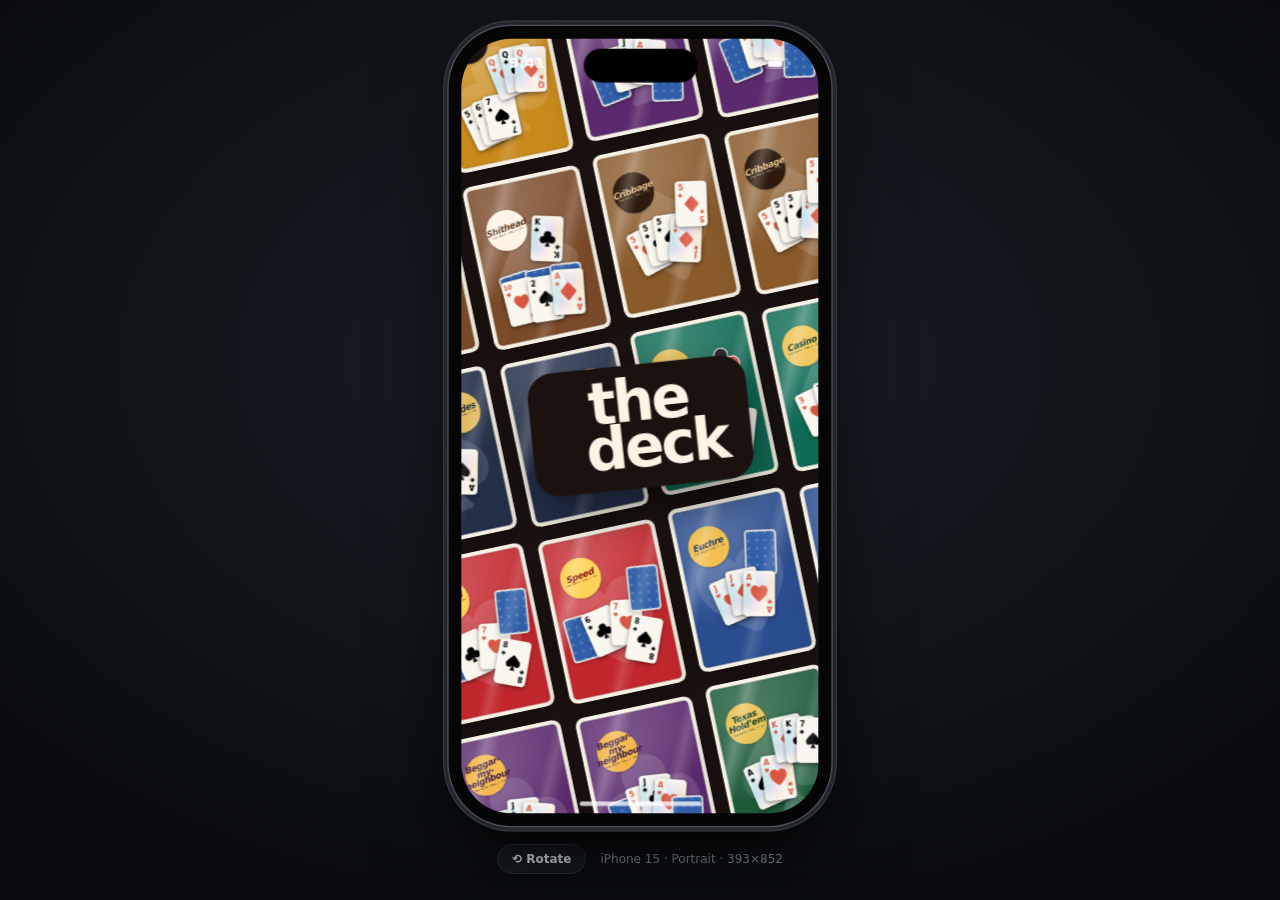
==== design/index.html @ 5533f0bc "Deploy design @ 96b0e3e" ====
<!doctype html>
<html lang="en">
<head>
  <meta charset="utf-8">
  <meta name="viewport" content="width=device-width, initial-scale=1, maximum-scale=1, user-scalable=no, viewport-fit=cover">
  <meta name="apple-mobile-web-app-capable" content="yes">
  <meta name="mobile-web-app-capable" content="yes">
  <meta name="apple-mobile-web-app-status-bar-style" content="black-translucent">
  <meta name="apple-mobile-web-app-title" content="Deck Lab">
  <meta name="theme-color" content="#0a0c0f">
  <link rel="icon" href="data:,">
  <title>The Deck Lab</title>
  <link rel="stylesheet" href="style.css?v=president">
</head>
<body class="booting route-lobby">
  <div id="app">
    <main id="stage">
      <div id="device-fit">
        <div id="device-scale">
          <div id="device">
            <div id="screen">
              <div id="table">
                <div id="deck">
                  <div class="deck-stack back-art"></div>
                  <span id="deck-count">52</span>
                </div>
              </div>
              <canvas id="ripples" aria-hidden="true"></canvas>
              <div id="cards"></div>
              <div class="edge left" id="edge-left"><span class="count"></span></div>
              <div class="edge right" id="edge-right"><span class="count"></span></div>
              <canvas id="sparkles" aria-hidden="true"></canvas>
              <div id="ui"></div>
              <canvas id="debug"></canvas>
              <button id="lab-back" type="button" aria-label="Back to dev menu">‹</button>
              <div id="lobby"></div>
              <div id="solitaire" class="game-scene"></div>
              <div id="war" class="game-scene"></div>
              <div id="crazy-eights" class="game-scene"></div>
              <div id="go-fish" class="game-scene"></div>
              <div id="hearts" class="game-scene"></div>
              <div id="blackjack" class="game-scene"></div>
              <div id="rummy-500" class="game-scene"></div>
              <div id="shithead" class="game-scene"></div>
              <div id="spades" class="game-scene"></div>
              <div id="speed" class="game-scene"></div>
              <div id="beggar" class="game-scene"></div>
              <div id="cribbage" class="game-scene"></div>
              <div id="casino" class="game-scene"></div>
              <div id="euchre" class="game-scene"></div>
              <div id="poker" class="game-scene"></div>
              <div id="gin" class="game-scene"></div>
              <div id="president" class="game-scene"></div>
              <button id="gear" aria-label="Lab settings">
                <svg viewBox="0 0 24 24" width="20" height="20" aria-hidden="true"><path fill="currentColor" d="M19.4 13a7.5 7.5 0 0 0 0-2l2.1-1.6-2-3.5-2.5 1a7.6 7.6 0 0 0-1.7-1l-.4-2.7h-4l-.4 2.7a7.6 7.6 0 0 0-1.7 1l-2.5-1-2 3.5L4.6 11a7.5 7.5 0 0 0 0 2l-2.1 1.6 2 3.5 2.5-1c.5.4 1.1.7 1.7 1l.4 2.7h4l.4-2.7c.6-.3 1.2-.6 1.7-1l2.5 1 2-3.5zM12 15.5A3.5 3.5 0 1 1 12 8.5a3.5 3.5 0 0 1 0 7z"/></svg>
              </button>
              <div class="statusbar"><span>9:41</span><span class="battery"></span></div>
              <div class="island"></div>
              <div class="home-indicator"></div>
            </div>
          </div>
        </div>
      </div>
      <div id="device-bar">
        <button id="rotate" title="Rotate (R)">⟲ Rotate</button>
        <span id="device-label">iPhone 15</span>
        <span class="keys"><kbd>R</kbd> rotate · <kbd>G</kbd> debug · <kbd>Space</kbd> draw</span>
      </div>
    </main>

    <aside id="panel" aria-label="Lab settings">
      <header>
        <div>
          <div class="title">Deck Lab</div>
          <div class="sub">Hand feel prototype</div>
        </div>
        <button id="panel-close" aria-label="Close settings">✕</button>
      </header>
      <details class="help">
        <summary>Gestures</summary>
        <ul>
          <li><b>Slide</b> across the hand to peek at cards (mouse: just hover)</li>
          <li><b>Tap</b> a card to select it, then tap <b>Play</b> above it</li>
          <li><b>Drag up</b> past the play line, or flick, to play</li>
          <li><b>Drag sideways</b> low in the hand to reorder (or long-press)</li>
          <li><b>Tap the deck</b> to draw · <b>tap the pile</b> to return played cards</li>
          <li>Overflowing hand: swipe it, or use the mouse wheel / trackpad</li>
          <li>Mouse works for everything: click = tap, click-drag = drag</li>
          <li>Double-click a setting's label to reset it</li>
        </ul>
      </details>
      <div id="panel-body"></div>
    </aside>
  </div>
  <div id="safe-probe"></div>
  <script type="module" src="src/main.js?v=president"></script>
</body>
</html>
---- design/style.css ----
:root {
  --bg: #0a0c0f;
  --panel: #14171c;
  --panel-2: #1b1f26;
  --line: #232830;
  --text: #e7eaee;
  --muted: #8b939e;
  --accent: #5fd4a0;
  --sel: #ffd257;
  --card-paper: #faf7ef;
  --card-ink: #000;
  --card-red: #d95742;
  --ease: cubic-bezier(.45, .05, .25, 1);
  --round: ui-rounded, "SF Pro Rounded", -apple-system, BlinkMacSystemFont, "Segoe UI", system-ui, sans-serif;
  color-scheme: dark;
}

* { box-sizing: border-box; -webkit-tap-highlight-color: transparent; }

html, body {
  margin: 0;
  height: 100%;
  overflow: hidden;
  overscroll-behavior: none;
  background: var(--bg);
  color: var(--text);
  font: 13px/1.4 -apple-system, BlinkMacSystemFont, "SF Pro Text", "Segoe UI", Inter, system-ui, sans-serif;
  -webkit-font-smoothing: antialiased;
  -webkit-text-size-adjust: 100%;
}
body { touch-action: manipulation; }
button { font: inherit; color: inherit; cursor: pointer; }
body.booting *, body.booting *::before, body.booting *::after { transition: none !important; }

#app { display: flex; width: 100%; height: 100%; }

/* ------------------------------------------------------------ stage/frame */

#stage {
  flex: 1;
  min-width: 0;
  display: flex;
  flex-direction: column;
  align-items: center;
  justify-content: center;
  gap: 18px;
  background: radial-gradient(1200px 800px at 50% 40%, #1a1f27 0%, var(--bg) 70%);
}

#device-fit { position: relative; flex: none; transition: width .45s var(--ease), height .45s var(--ease); }
#device-scale {
  position: absolute;
  left: 50%;
  top: 50%;
  transform: translate(-50%, -50%);
  transition: transform .45s var(--ease);
}
#device {
  --bezel: 14px;
  --radius: 55px;
  --sw: 393px;
  --sh: 852px;
  position: relative;
  width: calc(var(--sw) + var(--bezel) * 2);
  height: calc(var(--sh) + var(--bezel) * 2);
  padding: var(--bezel);
  border-radius: calc(var(--radius) + var(--bezel));
  background: #050506;
  box-shadow:
    0 0 0 1.5px #4b5058,
    0 0 0 5px #23262b,
    0 0 0 6px #3c4047,
    0 50px 100px -20px rgba(0, 0, 0, .7),
    0 30px 60px -30px rgba(0, 0, 0, .8);
}

#screen {
  --safe-top: 0px;
  --safe-right: 0px;
  --safe-bottom: 0px;
  --safe-left: 0px;
  --cw: 92px;
  --ch: 129px;
  --card-radius: calc(var(--cw) * .15);
  position: relative;
  width: var(--sw);
  height: var(--sh);
  border-radius: var(--radius);
  overflow: hidden;
  isolation: isolate;
  touch-action: none;
  -webkit-user-select: none;
  user-select: none;
  -webkit-touch-callout: none;
  background:
    radial-gradient(ellipse 75% 65% at 50% 46%, rgba(232, 221, 202, .12) 0%, rgba(232, 221, 202, .035) 45%, transparent 80%),
    #1b1c1f;
}
#screen::before {
  content: '';
  position: absolute;
  inset: 0;
  z-index: -1;
  pointer-events: none;
  opacity: .045;
  background-image: url("data:image/svg+xml,%3Csvg xmlns='http://www.w3.org/2000/svg' width='180' height='180' viewBox='0 0 180 180'%3E%3Cfilter id='grain'%3E%3CfeTurbulence type='fractalNoise' baseFrequency='.78' numOctaves='3' seed='7' stitchTiles='stitch'/%3E%3CfeColorMatrix type='saturate' values='0'/%3E%3C/filter%3E%3Cpath fill='white' filter='url(%23grain)' d='M0 0h180v180H0z'/%3E%3C/svg%3E");
}
#screen * { -webkit-user-select: none; user-select: none; -webkit-touch-callout: none; }

.island {
  position: absolute;
  z-index: 3000;
  pointer-events: none;
  left: 50%;
  top: 11px;
  width: 125px;
  height: 37px;
  border-radius: 20px;
  background: #000;
  transform: translateX(-50%);
}
#device.landscape .island { left: 11px; top: 50%; width: 37px; height: 125px; transform: translateY(-50%); }

.home-indicator {
  position: absolute;
  z-index: 3000;
  pointer-events: none;
  left: 50%;
  bottom: 8px;
  width: 134px;
  height: 5px;
  border-radius: 3px;
  background: rgba(255, 255, 255, .75);
  transform: translateX(-50%);
}
#device.landscape .home-indicator { bottom: 6px; width: 190px; }

.statusbar {
  position: absolute;
  z-index: 2900;
  pointer-events: none;
  top: 0;
  left: 0;
  right: 0;
  height: 54px;
  padding: 0 34px 0 52px;
  display: flex;
  align-items: center;
  justify-content: space-between;
  font-weight: 600;
  font-size: 16px;
  color: #fff;
}
.statusbar .battery {
  position: relative;
  width: 25px;
  height: 12px;
  border: 1.5px solid rgba(255, 255, 255, .55);
  border-radius: 4px;
}
.statusbar .battery::before { content: ''; position: absolute; inset: 1.5px; right: 5px; border-radius: 1.5px; background: #fff; }
.statusbar .battery::after { content: ''; position: absolute; right: -4px; top: 3px; width: 2px; height: 4px; border-radius: 0 1px 1px 0; background: rgba(255, 255, 255, .55); }
#device.landscape .statusbar { display: none; }

#device-bar { display: flex; align-items: center; gap: 14px; color: var(--muted); font-size: 12px; }
#device-bar button {
  border: 1px solid #2c323b;
  background: #171b21;
  border-radius: 999px;
  padding: 6px 14px;
  font-weight: 600;
  color: var(--text);
}
#device-bar button:hover { background: #1f242c; }
kbd {
  font: 600 10px/1 ui-monospace, SFMono-Regular, Menlo, monospace;
  padding: 2px 5px;
  border-radius: 4px;
  border: 1px solid #2c323b;
  background: #14181d;
  color: var(--text);
}

/* ------------------------------------------------------------------ table */

#table { position: absolute; inset: 0; z-index: 0; }

#deck, .deck-pile { position: absolute; width: var(--cw); height: var(--ch); }
#deck .deck-stack,
.deck-pile .deck-stack {
  position: absolute;
  inset: 0;
  overflow: hidden;
  border-radius: var(--card-radius);
  box-shadow:
    0 1px 0 #e3ded2,
    0 3px 0 #aaa395,
    0 5px 0 #e3ded2,
    0 7px 0 #9e9789,
    0 10px 18px rgba(0, 0, 0, .28);
}
#deck.empty .deck-stack,
.deck-pile.empty .deck-stack { background: none; box-shadow: none; border: 2px dashed rgba(255, 255, 255, .2); }
#deck.empty .deck-stack::before,
#deck.empty .back-pattern,
.deck-pile.empty .back-pattern { display: none; }
#deck-count,
.deck-count {
  position: absolute;
  left: 50%;
  top: 100%;
  margin-top: 7px;
  transform: translateX(-50%);
  white-space: nowrap;
  font-size: 11px;
  font-weight: 600;
  color: rgba(255, 255, 255, .6);
}

.back-art {
  background: #fff;
}
.back-pattern {
  position: absolute;
  inset: 0;
  border-radius: inherit;
  background-size: calc(var(--cw) * .8) calc(var(--cw) * .8);
  background-position: center;
}

/* ------------------------------------------------------------------ cards */

#ripples { position: absolute; inset: 0; width: 100%; height: 100%; z-index: 1; pointer-events: none; }
#cards, .cards-layer { position: absolute; inset: 0; z-index: 2; pointer-events: none; }
#sparkles { position: absolute; inset: 0; width: 100%; height: 100%; z-index: 4; pointer-events: none; }

.card {
  position: absolute;
  left: 0;
  top: 0;
  width: var(--cw);
  height: var(--ch);
  margin-left: calc(var(--cw) * -.5);
  margin-top: calc(var(--ch) * -.5);
  will-change: transform;
  perspective: 900px;
}
.card .shadow {
  position: absolute;
  inset: 6% 5%;
  border-radius: var(--card-radius);
  box-shadow: 0 calc(var(--cw) * .18) calc(var(--cw) * .3) rgba(0, 0, 0, .35);
  opacity: 0;
}
.card-inner { position: absolute; inset: 0; transform-style: preserve-3d; }
.face {
  position: absolute;
  inset: 0;
  border-radius: var(--card-radius);
  overflow: hidden;
  -webkit-backface-visibility: hidden;
  backface-visibility: hidden;
}
.front {
  background: var(--card-paper);
  color: var(--card-ink);
  box-shadow:
    0 1px 3px rgba(0, 0, 0, .16),
    0 3px 7px rgba(0, 0, 0, .12);
}
.front.red { color: var(--card-red); }
.back {
  transform: rotateY(180deg);
  box-shadow: 0 2px 5px rgba(0, 0, 0, .2);
}
.card.selected .front {
  box-shadow:
    0 0 0 calc(var(--cw) * .03) var(--sel),
    0 0 calc(var(--cw) * .12) rgba(255, 210, 87, .28),
    0 3px 7px rgba(0, 0, 0, .12);
}

/* Moving paper catches light without changing the solid suit artwork. */
.front,
.back {
  background-image: linear-gradient(var(--card-light-angle, 135deg),
    rgba(255, 255, 255, var(--card-light-highlight, 0)),
    transparent 48%,
    rgba(0, 0, 0, var(--card-light-shade, 0)));
}

/* A quiet pearlescent finish catches the light as foil cards move. */
.card-foil {
  position: absolute;
  inset: 0;
  pointer-events: none;
  background-image:
    radial-gradient(ellipse at 50% 50%, rgba(255, 255, 255, .45), transparent 55%),
    linear-gradient(calc(110deg + var(--foil-angle, 0deg)), transparent 24%, rgba(133, 210, 225, .52) 38%, rgba(182, 184, 239, .5) 46%, rgba(226, 176, 215, .48) 52%, rgba(236, 212, 148, .46) 59%, transparent 72%);
  background-size: 100% 100%, 220% 220%;
  background-position: center;
  -webkit-mask-image: linear-gradient(to bottom, rgba(0, 0, 0, .08), #000 30%, #000 70%, rgba(0, 0, 0, .08));
  mask-image: linear-gradient(to bottom, rgba(0, 0, 0, .08), #000 30%, #000 70%, rgba(0, 0, 0, .08));
  filter: hue-rotate(var(--foil-hue, 0deg));
  opacity: var(--foil-strength, .82);
}
.card-foil::after {
  content: '';
  position: absolute;
  inset: 0;
  background: linear-gradient(calc(65deg + var(--foil-angle, 0deg)), transparent 40%, rgba(255, 255, 255, .16) 46%, rgba(255, 255, 255, .6) 50%, rgba(204, 193, 233, .25) 54%, transparent 60%);
  background-size: 220% 220%;
  background-position: center;
}
.front.foil .corner,
.front.foil .center { z-index: 1; }

.corner {
  position: absolute;
  display: flex;
  flex-direction: column;
  align-items: center;
  gap: calc(var(--cw) * .025);
  width: 23%;
  line-height: 1;
}
.corner.tl { left: 6%; top: 7%; }
.corner.br { right: 6%; bottom: 7%; transform: rotate(180deg); }
.corner b {
  font: 750 calc(var(--cw) * .235)/1 -apple-system, BlinkMacSystemFont, "SF Pro Rounded", "Segoe UI", system-ui, sans-serif;
  letter-spacing: -.055em;
}
.corner b.rank-ten { font-size: calc(var(--cw) * .205); }
.suit-mark { display: block; flex: none; height: auto; overflow: visible; }
.corner .suit-mark { width: 68%; }
.center { position: absolute; inset: 0; display: grid; place-items: center; }
.center .suit-mark { width: 57%; }
.center.ace .suit-mark { width: 65%; }

/* ------------------------------------------------- play buttons & overflow */

#ui, .ui-layer { position: absolute; inset: 0; z-index: 5; pointer-events: none; }

.play-btn {
  position: absolute;
  left: 0;
  top: 0;
  padding: 7px 16px;
  border: 0;
  border-radius: 999px;
  background: var(--sel);
  color: #2b1d00;
  font-size: 13px;
  font-weight: 800;
  letter-spacing: .03em;
  white-space: nowrap;
  box-shadow: 0 4px 14px rgba(0, 0, 0, .35), inset 0 -2px 0 rgba(0, 0, 0, .12);
  pointer-events: auto;
  touch-action: manipulation;
  will-change: transform;
  opacity: 0;
  scale: .5;
  transition: opacity .15s, scale .22s cubic-bezier(.3, 1.6, .5, 1);
}
.play-btn::before { content: ''; position: absolute; inset: -10px -8px; } /* bigger touch target */
.play-btn.show { opacity: 1; scale: 1; }
.play-btn.show:hover { background: #ffdc7a; }
.play-btn.show:active { scale: .9; }
.play-btn:disabled { pointer-events: none; }

.edge {
  position: absolute;
  bottom: 0;
  z-index: 3;
  pointer-events: none;
  opacity: 0;
  transition: opacity .2s;
}
.edge.left { left: 0; }
.edge.right { right: 0; }
.edge.show { opacity: 1; }
.edge::before {
  content: '';
  position: absolute;
  inset: 0;
  display: none;
  -webkit-mask-image: linear-gradient(to bottom, transparent 0, #000 45%);
  mask-image: linear-gradient(to bottom, transparent 0, #000 45%);
}
[data-hint="fade"] > .edge::before,
[data-hint="both"] > .edge::before { display: block; }
.edge.left::before { background: linear-gradient(to right, rgba(0, 0, 0, .85), rgba(0, 0, 0, 0)); }
.edge.right::before { background: linear-gradient(to left, rgba(0, 0, 0, .85), rgba(0, 0, 0, 0)); }
.edge .count {
  display: none;
  position: absolute;
  top: -28px;
  padding: 4px 9px;
  border-radius: 999px;
  background: rgba(0, 0, 0, .55);
  color: #fff;
  font-size: 11px;
  font-weight: 700;
  white-space: nowrap;
}
.edge.left .count { left: calc(var(--safe-left) + 8px); }
.edge.right .count { right: calc(var(--safe-right) + 8px); }
[data-hint="count"] > .edge .count,
[data-hint="both"] > .edge .count { display: block; }

/* ---------------------------------------------------------- debug & gear */

#debug { position: absolute; inset: 0; width: 100%; height: 100%; z-index: 2000; pointer-events: none; display: none; }

#gear {
  position: absolute;
  z-index: 2500;
  top: calc(var(--safe-top) + 8px);
  right: calc(var(--safe-right) + 10px);
  width: 38px;
  height: 38px;
  display: none;
  place-items: center;
  border: 0;
  border-radius: 50%;
  color: rgba(255, 255, 255, .85);
  background: rgba(0, 0, 0, .3);
  -webkit-backdrop-filter: blur(8px);
  backdrop-filter: blur(8px);
}
body.panel-overlay #gear { display: grid; }

/* ------------------------------------------------------------------ panel */

#panel {
  flex: none;
  width: 340px;
  height: 100%;
  overflow-y: auto;
  -webkit-overflow-scrolling: touch;
  overscroll-behavior: contain;
  background: var(--panel);
  border-left: 1px solid var(--line);
  padding-bottom: 40px;
}
#panel header {
  position: sticky;
  top: 0;
  z-index: 1;
  display: flex;
  align-items: center;
  justify-content: space-between;
  padding: 14px 16px 12px;
  border-bottom: 1px solid var(--line);
  background: rgba(20, 23, 28, .94);
  -webkit-backdrop-filter: blur(10px);
  backdrop-filter: blur(10px);
}
#panel .title { font-weight: 700; font-size: 15px; }
#panel .sub { color: var(--muted); font-size: 12px; }
#panel-close {
  display: none;
  width: 30px;
  height: 30px;
  border: 0;
  border-radius: 50%;
  background: #252a32;
}
body.panel-overlay #panel-close { display: block; }

.help { padding: 10px 16px; border-bottom: 1px solid var(--line); color: var(--muted); }
.help summary { cursor: pointer; font-weight: 600; color: var(--text); }
.help ul { margin: 8px 0 2px; padding-left: 18px; }
.help li { margin: 3px 0; }
.help b { color: var(--text); font-weight: 600; }

.group { padding: 10px 16px 8px; border-bottom: 1px solid var(--line); }
.group summary {
  cursor: pointer;
  list-style: none;
  font-size: 11px;
  font-weight: 700;
  letter-spacing: .08em;
  text-transform: uppercase;
  color: var(--muted);
  padding: 2px 0 4px;
}
.group summary::-webkit-details-marker { display: none; }
.group summary::before {
  content: '';
  display: inline-block;
  width: 5px;
  height: 5px;
  margin: 0 9px 2px 1px;
  border-right: 1.5px solid currentColor;
  border-bottom: 1.5px solid currentColor;
  transform: rotate(-45deg);
  transition: transform .15s;
}
.group[open] summary::before { transform: rotate(45deg); }

.row { margin: 9px 0; }
.row.inline { display: flex; align-items: center; justify-content: space-between; gap: 10px; }
.row-head { display: flex; justify-content: space-between; align-items: baseline; gap: 10px; cursor: default; }
.row-head output { color: var(--accent); font-variant-numeric: tabular-nums; font-weight: 600; font-size: 12px; }
.row label { color: var(--text); }

input[type=range] {
  -webkit-appearance: none;
  appearance: none;
  width: 100%;
  height: 22px;
  margin: 2px 0 0;
  background: transparent;
  --p: 50%;
}
input[type=range]:focus { outline: none; }
input[type=range]::-webkit-slider-runnable-track {
  height: 4px;
  border-radius: 2px;
  background: linear-gradient(to right, var(--accent) var(--p), #2a3038 var(--p));
}
input[type=range]::-webkit-slider-thumb {
  -webkit-appearance: none;
  width: 16px;
  height: 16px;
  margin-top: -6px;
  border-radius: 50%;
  background: #fff;
  box-shadow: 0 1px 3px rgba(0, 0, 0, .5);
}
input[type=range]::-moz-range-track { height: 4px; border-radius: 2px; background: #2a3038; }
input[type=range]::-moz-range-progress { height: 4px; border-radius: 2px; background: var(--accent); }
input[type=range]::-moz-range-thumb { width: 16px; height: 16px; border: 0; border-radius: 50%; background: #fff; }

.switch { position: relative; flex: none; width: 38px; height: 22px; }
.switch input { position: absolute; inset: 0; margin: 0; opacity: 0; cursor: pointer; }
.switch span { position: absolute; inset: 0; border-radius: 11px; background: #2a3038; transition: background .15s; pointer-events: none; }
.switch span::after {
  content: '';
  position: absolute;
  left: 2px;
  top: 2px;
  width: 18px;
  height: 18px;
  border-radius: 50%;
  background: #fff;
  transition: transform .18s var(--ease);
}
.switch input:checked + span { background: var(--accent); }
.switch input:checked + span::after { transform: translateX(16px); }

.seg { display: flex; margin-top: 6px; padding: 2px; border-radius: 9px; background: #0e1014; }
.seg button { flex: 1; padding: 6px 0; border: 0; border-radius: 7px; background: none; color: var(--muted); font-weight: 600; }
.seg button.on { background: #2a2f38; color: #fff; }

.btns { display: flex; flex-wrap: wrap; gap: 6px; margin: 6px 0 8px; }
.pill {
  padding: 6px 11px;
  border: 1px solid #2c323b;
  border-radius: 999px;
  background: var(--panel-2);
  font-size: 12px;
  font-weight: 600;
}
.pill:hover { background: #232830; }
.pill:active { transform: scale(.97); }
.pill.danger { color: #ff8e8e; }

.io-text {
  display: block;
  width: 100%;
  margin-top: 6px;
  padding: 8px 10px;
  resize: vertical;
  border: 1px solid #2c323b;
  border-radius: 8px;
  background: #0e1014;
  color: var(--text);
  font: 11px/1.45 ui-monospace, SFMono-Regular, Menlo, monospace;
}
.io-text:focus { outline: none; border-color: var(--accent); }
.io-status { min-height: 16px; margin-bottom: 4px; color: var(--muted); font-size: 12px; }
.io-status.ok { color: var(--accent); }
.io-status.err { color: #ff8e8e; }

/* --------------------------------------------- overlay panel (phone/narrow) */

body.panel-overlay #panel {
  position: fixed;
  z-index: 50;
  left: 0;
  right: 0;
  bottom: 0;
  width: auto;
  height: auto;
  max-height: 56vh;
  border-left: 0;
  border-radius: 18px 18px 0 0;
  background: rgba(20, 23, 28, .86);
  -webkit-backdrop-filter: blur(16px);
  backdrop-filter: blur(16px);
  box-shadow: 0 -10px 40px rgba(0, 0, 0, .5);
  padding-bottom: calc(env(safe-area-inset-bottom, 0px) + 24px);
  transform: translateY(105%);
  transition: transform .32s cubic-bezier(.2, .8, .2, 1);
}
body.panel-overlay #panel header { background: transparent; border-radius: 18px 18px 0 0; }
body.panel-overlay.panel-open #panel { transform: none; }

@media (orientation: landscape) {
  body.panel-overlay #panel {
    top: 0;
    left: auto;
    width: min(340px, 50vw);
    max-height: none;
    border-radius: 18px 0 0 18px;
    padding-right: env(safe-area-inset-right, 0px);
    transform: translateX(105%);
  }
}

/* ------------------------------------------------------------ lobby/routes */

#lobby {
  position: absolute;
  inset: 0;
  z-index: 2600;
  display: none;
  overflow-y: auto;
  -webkit-overflow-scrolling: touch;
  overscroll-behavior: contain;
  touch-action: pan-y;
  scrollbar-width: none;
  border-radius: inherit;
  padding: calc(var(--safe-top) + 14px) calc(var(--safe-right) + 18px) calc(var(--safe-bottom) + 24px) calc(var(--safe-left) + 18px);
  background:
    radial-gradient(ellipse 90% 55% at 50% 0%, rgba(95, 212, 160, .10) 0%, transparent 70%),
    #121417;
}
body.route-lobby #lobby,
body.zooming #lobby { display: block; }
body.zooming .game-scene { pointer-events: none; will-change: transform, clip-path; }
body.zooming .game-scene.zoom-out { display: block; }
body.zooming #lobby { pointer-events: none; will-change: transform; }
body:not(.route-lab) #panel,
body:not(.route-lab) #gear,
body:not(.route-lab) #device-bar .keys { display: none !important; }
body:not(.route-lab) #lab-back { display: none; }
body:not(.route-lobby) .lobby-toast { display: none; }
body.panel-overlay #lab-back { right: calc(var(--safe-right) + 56px); }

.lobby-view { max-width: 520px; margin: 0 auto; }
/* ---------------------------------------------- lobby: game select carousel */

#lobby.carousel { overflow: hidden; padding: 0; touch-action: none; background: #f08a3c; }
.gs {
  --gs-cover: #2f8f5b;
  --gs-bg: #ffb53d;
  --gs-edge: #ef7fb0;
  position: absolute;
  inset: 0;
  max-width: none;
  display: flex;
  flex-direction: column;
  overflow: hidden;
  container-type: size;
  color: #1b1210;
  font-family: var(--round);
  background: var(--gs-edge);
  transition: background-color .6s;
}
/* The big soft disc behind the covers: one per game, the newest grows over the last. */
.gs-discs { position: absolute; inset: 0; pointer-events: none; }
.gs-disc {
  position: absolute;
  left: 50%;
  top: 52%;
  width: min(205cqw, 165cqh);
  aspect-ratio: 1;
  border-radius: 50%;
  transform: translate(-50%, -50%);
  background: radial-gradient(circle, color-mix(in srgb, var(--gs-bg) 88%, #fff) 0%, var(--gs-bg) 40%, var(--gs-bg) 64%, color-mix(in srgb, var(--gs-bg) 60%, var(--gs-edge)) 69%, transparent 71%);
  pointer-events: none;
}
/* Film grain over everything. */
.gs::after {
  content: '';
  position: absolute;
  inset: 0;
  pointer-events: none;
  opacity: .13;
  mix-blend-mode: multiply;
  background-image: url("data:image/svg+xml,%3Csvg xmlns='http://www.w3.org/2000/svg' width='160' height='160'%3E%3Cfilter id='n'%3E%3CfeTurbulence type='fractalNoise' baseFrequency='.9' numOctaves='2' stitchTiles='stitch'/%3E%3CfeColorMatrix type='saturate' values='0'/%3E%3C/filter%3E%3Crect width='160' height='160' filter='url(%23n)'/%3E%3C/svg%3E");
}

.gs-head {
  position: relative;
  z-index: 2;
  flex: none;
  display: flex;
  justify-content: center;
  padding: calc(var(--safe-top) + 8px) calc(var(--safe-right) + 12px) 0 calc(var(--safe-left) + 12px);
}
.gs-logo {
  display: flex;
  flex-direction: column;
  align-items: center;
  font: 900 26px/.78 var(--round);
  letter-spacing: -.05em;
  color: #1b1210;
}
.gs-logo span:last-child { margin-left: .5em; }

.gs-stage {
  --cover: 300px;
  position: relative;
  z-index: 1;
  flex: 1;
  min-height: 0;
  perspective: 900px;
  perspective-origin: 50% 45%;
  touch-action: none;
  cursor: grab;
}
.gs-stage:active { cursor: grabbing; }
.gs-item {
  position: absolute;
  left: 50%;
  top: 46%;
  width: var(--cover);
  height: calc(var(--cover) * 1.4);
  padding: 0;
  border: 0;
  border-radius: calc(var(--cover) * .07);
  background: none;
  transform-style: preserve-3d;
  will-change: transform;
  -webkit-box-reflect: below 6px linear-gradient(transparent 78%, rgba(255, 255, 255, .18));
}
.gs-item:focus-visible { outline: 3px solid #1b1210; outline-offset: 4px; }
.gs-item.soon .cv::after { content: 'SOON'; position: absolute; right: 5cqw; bottom: 4cqw; padding: 1.2cqw 3cqw; border-radius: 99px; background: rgba(0, 0, 0, .55); color: #fff; font: 900 4cqw/1 var(--round); letter-spacing: .08em; }

.gs-info {
  position: absolute;
  z-index: 200;
  left: 50%;
  top: calc(46% + var(--cover) * .7 + 14px);
  width: calc(100% - 24px);
  transform: translateX(-50%);
  text-align: center;
  line-height: 1.25;
  color: #1b1210;
  pointer-events: none;
}
.gs-title { font: 900 24px/1.1 var(--round); letter-spacing: -.03em; white-space: nowrap; overflow: hidden; text-overflow: ellipsis; }
.gs-sub { margin-top: 3px; font-size: 14px; font-weight: 700; opacity: .8; white-space: nowrap; overflow: hidden; text-overflow: ellipsis; }
.gs-meta { font-size: 12px; font-weight: 600; opacity: .6; white-space: nowrap; overflow: hidden; text-overflow: ellipsis; }
.gs-toggle {
  position: relative;
  display: inline-grid;
  grid-template-columns: 1fr 1fr;
  margin: 8px 0 4px;
  padding: 3px;
  border: 2px solid #1b1210;
  border-radius: 999px;
  pointer-events: auto;
}
.gs-toggle[hidden] { display: none; }
/* The dark pill slides under the chosen side. */
.gs-toggle::before {
  content: '';
  position: absolute;
  top: 3px;
  bottom: 3px;
  left: 3px;
  width: calc(50% - 3px);
  border-radius: 999px;
  background: #1b1210;
  transition: transform .28s cubic-bezier(.3, 1.3, .5, 1);
}
.gs-toggle[data-mode="multi"]::before { transform: translateX(100%); }
.gs-toggle-btn {
  position: relative;
  min-width: 64px;
  padding: 5px 12px;
  border: 0;
  border-radius: 999px;
  background: none;
  color: #1b1210;
  font: 800 13px/1 var(--round);
  transition: color .2s;
  touch-action: manipulation;
}
.gs-toggle-btn[aria-checked="true"] { color: #fff6ee; }
.gs-info .swap { animation: gs-swap .35s cubic-bezier(.2, .8, .2, 1); }
@keyframes gs-swap { from { opacity: 0; transform: translateY(5px); } }
#lobby.carousel + .lobby-toast { bottom: calc(var(--safe-bottom) + 58px); }
/* Short landscape screens: card a bit higher, and the tagline drops out. */
@container (orientation: landscape) {
  .gs-item { top: 37%; }
  .gs-info { top: calc(37% + var(--cover) * .7 + 8px); }
  .gs-toggle { margin-top: 5px; }
  .gs-title { font-size: 20px; }
  .gs-meta { display: none; }
}
.gs-dots { position: relative; z-index: 2; flex: none; display: flex; justify-content: center; gap: 6px; padding: 4px 0 calc(var(--safe-bottom) + 18px); }
.gs-dot { width: 8px; height: 8px; padding: 0; border: 2px solid #1b1210; border-radius: 50%; background: none; opacity: .45; transition: opacity .2s, background-color .2s, transform .2s; }
.gs-dot.on { background: #1b1210; opacity: 1; transform: scale(1.15); }
.gs-dev {
  position: absolute;
  z-index: 3;
  right: calc(var(--safe-right) + 14px);
  bottom: calc(var(--safe-bottom) + 12px);
  padding: 4px 10px;
  border: 1.5px solid rgba(27, 18, 16, .5);
  border-radius: 999px;
  color: rgba(27, 18, 16, .75);
  font: 800 12px/1.2 var(--round);
  text-decoration: none;
}
.gs-dev:hover { border-color: #1b1210; color: #1b1210; }

/* ------------------------------------------------------------------ intro */

/* The backdrop sits under the lobby and the cards over it, so the lobby can zoom in between. */
#intro-bg { position: absolute; inset: 0; z-index: 2590; background: #1b1210; pointer-events: none; }
#intro {
  position: absolute;
  inset: 0;
  z-index: 2700; /* over the lobby, under the status bar and island */
  overflow: hidden;
  touch-action: none;
  cursor: pointer;
}
body:has(#intro) #lobby { will-change: transform, opacity; }
.in-grid { position: absolute; left: 50%; top: 50%; transform: translate(-50%, -50%) rotate(-12deg); }
.in-col { position: absolute; top: 0; will-change: transform; }
.in-card { position: absolute; left: 0; will-change: transform; animation: in-pop .5s cubic-bezier(.3, 1.5, .5, 1) var(--d) both; }
@keyframes in-pop { from { transform: scale(0) rotate(-14deg); opacity: 0; } }
.in-logo {
  position: absolute;
  left: 50%;
  top: 50%;
  display: flex;
  flex-direction: column;
  align-items: center;
  padding: 16px 26px 20px;
  border-radius: 28px;
  background: #1b1210;
  color: #fff3e6;
  font: 900 64px/.78 var(--round);
  letter-spacing: -.05em;
  box-shadow: 0 18px 50px rgba(0, 0, 0, .45);
  transform: translate(-50%, -50%) rotate(-6deg);
  animation: in-logo .6s cubic-bezier(.3, 1.6, .5, 1) 1.5s both;
}
.in-logo span:last-child { margin-left: .5em; }
@keyframes in-logo { from { transform: translate(-50%, -50%) rotate(-30deg) scale(.2); opacity: 0; } }

/* ------------------------------------------------------------- the covers */

.cv {
  --cw: 27cqw;
  --ch: calc(var(--cw) * 1.4);
  --card-radius: calc(var(--cw) * .12);
  position: absolute;
  inset: 0;
  overflow: hidden;
  container-type: size;
  --w: var(--cover, 300px); /* the card's width; cq units here would measure the lobby */
  border-radius: calc(var(--w) * .07);
  background:
    radial-gradient(circle at 30% 25%, rgba(255, 255, 255, .22), transparent 55%),
    var(--cv);
  /* A thin paper edge, like a printed card. */
  box-shadow: inset 0 0 0 calc(var(--w) * .035) #f6f1e4, inset 0 0 0 calc(var(--w) * .042) rgba(0, 0, 0, .12), 0 18px 40px rgba(0, 0, 0, .28), 0 2px 6px rgba(0, 0, 0, .15);
}
.gs-item.soon .cv { filter: saturate(.55) brightness(.92); }
.cv-suit { position: absolute; left: 50%; top: 56%; width: 92%; transform: translate(-50%, -50%) rotate(-8deg); color: rgba(255, 255, 255, .13); }
.cv-suit .suit-mark { width: 100%; }
.cv-card {
  position: absolute;
  width: var(--cw);
  height: var(--ch);
  transform: translate(-50%, -50%) rotate(var(--r));
  filter: drop-shadow(0 1.2cqw 1.6cqw rgba(0, 0, 0, .28));
}
.cv-card .face { backface-visibility: visible; -webkit-backface-visibility: visible; }
.cv-back {
  position: absolute;
  inset: 0;
  overflow: hidden;
  border-radius: var(--card-radius);
  background-color: #2f5fa8;
  box-shadow: inset 0 0 0 calc(var(--cw) * .05) #f4f1e8;
}
.cv-back .back-pattern { inset: calc(var(--cw) * .05); background-size: calc(var(--cw) * .5) calc(var(--cw) * .5); filter: brightness(0) invert(1); opacity: .22; }
.cv-chip {
  position: absolute;
  width: 13cqw;
  height: 13cqw;
  border-radius: 50%;
  transform: translate(-50%, -50%);
  box-shadow: inset 0 0 0 1.2cqw rgba(255, 255, 255, .85), inset 0 0 0 2cqw rgba(0, 0, 0, .15), 0 1cqw 2cqw rgba(0, 0, 0, .3);
}
.cv-sticker {
  position: absolute;
  width: 34cqw;
  height: 34cqw;
  display: flex;
  flex-direction: column;
  align-items: center;
  justify-content: center;
  gap: 1.5cqw;
  padding: 3cqw;
  border-radius: 50%;
  background: var(--sc);
  color: var(--si);
  text-align: center;
  transform: translate(-50%, -50%) rotate(-9deg);
  box-shadow: 0 .8cqw 2cqw rgba(0, 0, 0, .2);
}
.cv-sticker-title { font: italic 900 7.4cqw/.9 var(--round); letter-spacing: -.04em; }
.cv-sticker-small { font: 800 2cqw/1 var(--round); letter-spacing: .06em; opacity: .75; }
/* Plastic wrap: soft diagonal highlights over the whole sleeve. */
.cv-wrap {
  position: absolute;
  inset: 0;
  pointer-events: none;
  background:
    linear-gradient(115deg, transparent 18%, rgba(255, 255, 255, .22) 24%, transparent 31%),
    linear-gradient(115deg, transparent 58%, rgba(255, 255, 255, .14) 63%, transparent 70%),
    linear-gradient(200deg, rgba(255, 255, 255, .1), transparent 40%);
  mix-blend-mode: screen;
}


.lobby-header { display: flex; align-items: center; gap: 10px; margin: 6px 0 20px; }
.lobby-titles { flex: 1; min-width: 0; }
.lobby-title { margin: 0; font-size: 28px; font-weight: 800; letter-spacing: -.01em; }
.lobby-sub { color: var(--muted); font-size: 14px; }
.lobby-icon-btn, #lab-back {
  flex: none;
  display: grid;
  place-items: center;
  width: 38px;
  height: 38px;
  border: 0;
  border-radius: 50%;
  color: rgba(255, 255, 255, .9);
  background: rgba(255, 255, 255, .08);
  font-size: 26px;
  line-height: 1;
  padding-bottom: 3px;
  text-decoration: none;
}
.lobby-dev-btn {
  flex: none;
  padding: 6px 12px;
  border: 1px solid #2c323b;
  border-radius: 999px;
  color: var(--muted);
  font: 600 12px/1 ui-monospace, SFMono-Regular, Menlo, monospace;
  text-decoration: none;
}
.lobby-dev-btn:hover { color: var(--text); border-color: #3a414c; }


.lobby-list { list-style: none; margin: 0; padding: 0; display: grid; gap: 8px; }
.lobby-item {
  width: 100%;
  display: flex;
  align-items: center;
  gap: 12px;
  padding: 14px 16px;
  border: 1px solid var(--line);
  border-radius: 14px;
  background: #181b20;
  color: inherit;
  text-align: left;
  text-decoration: none;
  touch-action: pan-y;
  transition: background .15s, transform .12s;
}
.lobby-item:hover { background: #1e2228; }
.lobby-item:active { transform: scale(.98); }
.lobby-item-text { flex: 1; min-width: 0; }
.lobby-item-name { font-size: 16px; font-weight: 700; }
.lobby-item-blurb { color: var(--muted); font-size: 13px; }
.lobby-chevron { flex: none; color: var(--muted); font-size: 24px; }

.lobby-toast {
  position: absolute;
  z-index: 2700;
  left: 50%;
  bottom: calc(var(--safe-bottom) + 28px);
  padding: 9px 16px;
  border-radius: 999px;
  background: rgba(40, 45, 53, .95);
  font-size: 14px;
  font-weight: 600;
  white-space: nowrap;
  pointer-events: none;
  opacity: 0;
  transform: translate(-50%, 8px);
  transition: opacity .2s, transform .2s;
}
.lobby-toast.show { opacity: 1; transform: translate(-50%, 0); }

/* Top right: the deck sits top left. Moves left of the gear when it shows. */
#lab-back {
  position: absolute;
  z-index: 2500;
  top: calc(var(--safe-top) + 8px);
  right: calc(var(--safe-right) + 10px);
  background: rgba(0, 0, 0, .3);
  -webkit-backdrop-filter: blur(8px);
  backdrop-filter: blur(8px);
}

/* ---------------------------------------------------------- game scenes */

.game-scene {
  --cw: 50px;
  --ch: 70px;
  --card-radius: 6px;
  --bar-h: 46px;
  position: absolute;
  inset: 0;
  z-index: 2600;
  display: none;
  overflow: hidden;
  touch-action: none;
  background:
    radial-gradient(ellipse 80% 60% at 50% 40%, rgba(70, 150, 105, .35) 0%, transparent 75%),
    #12301f;
}
body.route-game .game-scene.active { display: block; }
/* A scene that just switched modes shows only its bar and the setup card until the deal. */
.game-scene.fresh > :not(.game-win):not(.game-top) { visibility: hidden; }
#solitaire.dragging { cursor: grabbing !important; }

.sol-slots, .sol-cards { position: absolute; inset: 0; pointer-events: none; }
.sol-slot {
  position: absolute;
  left: 0;
  top: 0;
  width: var(--cw);
  height: var(--ch);
  display: grid;
  place-items: center;
  border-radius: var(--card-radius);
  border: 1.5px solid rgba(255, 255, 255, .16);
  background: rgba(0, 0, 0, .12);
  color: rgba(255, 255, 255, .2);
  font-size: calc(var(--cw) * .38);
  font-weight: 800;
}
.sol-slot-t { border-style: dashed; border-color: rgba(255, 255, 255, .1); background: none; color: rgba(255, 255, 255, .1); }
.sol-recycle { opacity: 0; font-size: calc(var(--cw) * .5); transition: opacity .2s; }
.sol-slot-s.can-recycle .sol-recycle { opacity: 1; color: rgba(255, 255, 255, .5); }

/* Small cards: rank and suit side by side so a fanned column stays readable. */
#solitaire .corner { width: auto; flex-direction: row; align-items: center; gap: calc(var(--cw) * .03); }
#solitaire .corner.tl { left: 7%; top: 5%; }
#solitaire .corner.br { display: none; }
#solitaire .corner b { font-size: calc(var(--cw) * .32); letter-spacing: -.06em; }
#solitaire .corner b.rank-ten { font-size: calc(var(--cw) * .29); }
#solitaire .corner .suit-mark { width: calc(var(--cw) * .22); }
#solitaire .center { top: 30%; }
#solitaire .center .suit-mark { width: 52%; }
#solitaire .center.ace .suit-mark { width: 60%; }
/* Colored backs so face-down cards read as face-down at a glance. */
.game-scene .back {
  background-color: #2f5fa8;
  box-shadow: inset 0 0 0 calc(var(--cw) * .05) #f4f1e8, 0 1px 3px rgba(0, 0, 0, .3);
}
.game-scene .back-pattern {
  inset: calc(var(--cw) * .05);
  border-radius: calc(var(--card-radius) * .7);
  background-size: calc(var(--cw) * .5) calc(var(--cw) * .5);
  filter: brightness(0) invert(1);
  opacity: .22;
}

.game-bar {
  position: absolute;
  left: 0;
  right: 0;
  height: var(--bar-h);
  display: flex;
  align-items: center;
  gap: 8px;
  padding: 0 calc(var(--safe-right) + 10px) 0 calc(var(--safe-left) + 10px);
  z-index: 6000;
}
.game-top { top: var(--safe-top); }
.game-bottom { bottom: calc(var(--safe-bottom) + 6px); justify-content: center; }
.game-title { flex: 1; font-size: 17px; font-weight: 800; }
.game-stats { color: rgba(255, 255, 255, .7); font-size: 13px; font-weight: 600; font-variant-numeric: tabular-nums; }
.game-icon {
  flex: none;
  display: grid;
  place-items: center;
  width: 36px;
  height: 36px;
  padding: 0 0 3px;
  border: 0;
  border-radius: 50%;
  background: rgba(0, 0, 0, .25);
  font-size: 26px;
  line-height: 1;
}
.game-btn {
  padding: 9px 14px;
  border: 0;
  border-radius: 999px;
  background: rgba(0, 0, 0, .3);
  font-size: 14px;
  font-weight: 700;
  white-space: nowrap;
  touch-action: manipulation;
}
.game-btn:hover { background: rgba(0, 0, 0, .42); }
.game-btn:active { transform: scale(.95); }
.game-btn:disabled { opacity: .35; pointer-events: none; }
.game-btn.accent { background: var(--sel); color: #2b1d00; }
.game-btn[hidden] { display: none; }

.game-win {
  position: absolute;
  inset: 0;
  z-index: 7000;
  display: grid;
  place-items: center;
  background: rgba(0, 0, 0, .35);
  opacity: 0;
  pointer-events: none;
  transition: opacity .3s;
}
.game-win.show { opacity: 1; pointer-events: auto; }
.game-win-card {
  padding: 24px 28px;
  border-radius: 20px;
  background: rgba(20, 23, 28, .92);
  -webkit-backdrop-filter: blur(12px);
  backdrop-filter: blur(12px);
  text-align: center;
  transform: scale(.9);
  transition: transform .35s cubic-bezier(.3, 1.5, .5, 1);
}
.game-win.show .game-win-card { transform: none; }
.game-win-title { font-size: 26px; font-weight: 800; }
.game-win-stats { margin: 4px 0 18px; color: var(--muted); font-size: 14px; }
.game-win-actions { display: flex; gap: 8px; justify-content: center; }

/* -------------------------------------------------------------------- war */

#war {
  background:
    radial-gradient(ellipse 80% 55% at 50% 50%, rgba(160, 70, 60, .28) 0%, transparent 75%),
    #2a1716;
}
.war-cards { position: absolute; inset: 0; pointer-events: none; }
#war .cpu-back .back { background-color: #b5413a; }

.war-label, .war-hint, .war-banner {
  position: absolute;
  left: 0;
  top: 0;
  pointer-events: none;
  white-space: nowrap;
}
.war-label { display: flex; flex-direction: column; gap: 1px; z-index: 5000; }
.war-name { font-size: 15px; font-weight: 800; }
.war-count { color: rgba(255, 255, 255, .65); font-size: 13px; font-weight: 600; font-variant-numeric: tabular-nums; }
.war-label-you .war-name { color: #8fb7ff; }
.war-label-cpu .war-name { color: #ff9a8f; }
#war:not(.landscape) .war-label { text-align: left; }

.war-hint {
  z-index: 5000;
  color: rgba(255, 255, 255, .55);
  font-size: 14px;
  font-weight: 600;
  opacity: 0;
  transition: opacity .3s;
}
.war-hint.show { opacity: 1; animation: war-pulse 1.8s ease-in-out infinite; }
@keyframes war-pulse { 50% { color: rgba(255, 255, 255, .85); } }

.war-banner {
  z-index: 5500;
  padding: 8px 18px;
  border-radius: 999px;
  background: rgba(0, 0, 0, .55);
  -webkit-backdrop-filter: blur(8px);
  backdrop-filter: blur(8px);
  font-size: 17px;
  font-weight: 800;
  opacity: 0;
  scale: .7;
  transition: opacity .18s, scale .3s cubic-bezier(.3, 1.6, .5, 1);
}
.war-banner.show { opacity: 1; scale: 1; }
.war-banner.you { color: #8fb7ff; }
.war-banner.cpu { color: #ff9a8f; }
.war-banner.war { background: var(--sel); color: #2b1d00; font-size: 24px; letter-spacing: .06em; }

/* ----------------------------------------------------------- crazy eights */

#crazy-eights {
  --card-radius: calc(var(--cw) * .15);
  background:
    radial-gradient(ellipse 80% 55% at 50% 45%, rgba(70, 110, 170, .3) 0%, transparent 75%),
    #141c2c;
}
.game-scene .deck-stack { background-color: #2f5fa8; }
.c8-fx { position: absolute; inset: 0; width: 100%; height: 100%; z-index: 1; pointer-events: none; }
.c8-sparkles { z-index: 4; }
#crazy-eights.must-draw .deck-pile:not(.empty) .deck-stack { animation: c8-glow 1.4s ease-in-out infinite; }
@keyframes c8-glow {
  50% { box-shadow: 0 0 0 3px var(--sel), 0 0 22px rgba(255, 210, 87, .55), 0 10px 18px rgba(0, 0, 0, .28); }
}
.c8-dim .front { filter: brightness(.72) saturate(.65); transition: filter .2s; }
.game-btn.small { padding: 7px 12px; font-size: 13px; }

.c8-cpu-count, .c8-suit, .c8-toast { position: absolute; left: 0; top: 0; pointer-events: none; white-space: nowrap; }
#crazy-eights .game-title { flex: none; white-space: nowrap; }
.c8-status { flex: 1; min-width: 0; overflow: hidden; text-overflow: ellipsis; white-space: nowrap; text-align: right; transition: color .2s; }
.c8-status.mine { color: var(--sel); }
.c8-cpu-count { z-index: 3; color: rgba(255, 255, 255, .6); font-size: 12px; font-weight: 700; }
.c8-suit {
  z-index: 3;
  display: grid;
  place-items: center;
  width: 38px;
  height: 38px;
  border-radius: 50%;
  background: var(--card-paper);
  color: #000;
  box-shadow: 0 3px 10px rgba(0, 0, 0, .35);
  opacity: 0;
  scale: .4;
  transition: opacity .2s, scale .3s cubic-bezier(.3, 1.6, .5, 1);
}
.c8-suit.red { color: var(--card-red); }
.c8-suit.show { opacity: 1; scale: 1; }
.c8-suit .suit-mark { width: 22px; }
.c8-toast {
  z-index: 5500;
  padding: 7px 14px;
  border-radius: 999px;
  background: rgba(0, 0, 0, .6);
  -webkit-backdrop-filter: blur(8px);
  backdrop-filter: blur(8px);
  font-size: 13px;
  font-weight: 600;
  opacity: 0;
  transition: opacity .2s;
}
.c8-toast.show { opacity: 1; }

.c8-picker {
  position: absolute;
  inset: 0;
  z-index: 6500;
  display: grid;
  place-items: center;
  background: rgba(0, 0, 0, .3);
  opacity: 0;
  pointer-events: none;
  transition: opacity .2s;
}
.c8-picker.show { opacity: 1; pointer-events: auto; }
.c8-picker-card {
  padding: 18px 18px 20px;
  border-radius: 20px;
  background: rgba(20, 23, 28, .92);
  -webkit-backdrop-filter: blur(12px);
  backdrop-filter: blur(12px);
  text-align: center;
  transform: scale(.9);
  transition: transform .3s cubic-bezier(.3, 1.5, .5, 1);
}
.c8-picker.show .c8-picker-card { transform: none; }
.c8-picker-title { margin-bottom: 14px; font-size: 17px; font-weight: 800; }
.c8-picker-row { display: flex; gap: 10px; }
.c8-suit-btn {
  display: grid;
  place-items: center;
  width: 62px;
  height: 78px;
  border: 0;
  border-radius: 10px;
  background: var(--card-paper);
  color: #000;
  box-shadow: 0 4px 12px rgba(0, 0, 0, .35);
  touch-action: manipulation;
  transition: transform .12s;
}
.c8-suit-btn.red { color: var(--card-red); }
.c8-suit-btn:hover { transform: translateY(-3px); }
.c8-suit-btn:active { transform: scale(.94); }
.c8-suit-btn .suit-mark { width: 34px; }

/* ---------------------------------------------------------------- go fish */

#go-fish {
  --card-radius: calc(var(--cw) * .15);
  background:
    radial-gradient(ellipse 80% 55% at 50% 45%, rgba(40, 150, 160, .3) 0%, transparent 75%),
    #0f2428;
}
#go-fish .game-title { flex: none; white-space: nowrap; }
.gf-status { flex: 1; min-width: 0; overflow: hidden; text-overflow: ellipsis; white-space: nowrap; text-align: right; transition: color .2s; }
.gf-status.mine { color: var(--sel); }
.gf-label, .gf-say, .gf-hint { position: absolute; left: 0; top: 0; pointer-events: none; white-space: nowrap; }
.gf-label { z-index: 3; color: rgba(255, 255, 255, .6); font-size: 12px; font-weight: 700; }
.gf-label-cpu { white-space: pre; text-align: right; line-height: 1.35; }
.gf-hint { z-index: 3; color: rgba(255, 255, 255, .5); font-size: 13px; font-weight: 600; opacity: 0; transition: opacity .3s; }
.gf-hint.show { opacity: 1; }
.gf-say {
  z-index: 5500;
  padding: 8px 15px;
  border-radius: 16px;
  font-size: 15px;
  font-weight: 700;
  box-shadow: 0 4px 14px rgba(0, 0, 0, .3);
  opacity: 0;
  scale: .7;
  transition: opacity .18s, scale .3s cubic-bezier(.3, 1.6, .5, 1);
}
.gf-say.show { opacity: 1; scale: 1; }
.gf-say-cpu { background: #ff9a8f; color: #3a0f0a; }
.gf-say-you { background: #8fb7ff; color: #0a1a3a; }

/* ----------------------------------------------------------------- hearts */

#hearts {
  --card-radius: calc(var(--cw) * .15);
  background:
    radial-gradient(ellipse 75% 55% at 50% 45%, rgba(170, 60, 90, .28) 0%, transparent 75%),
    #1f1220;
}
#hearts .game-title { flex: none; white-space: nowrap; }
.hx-status { flex: 1; min-width: 0; overflow: hidden; text-overflow: ellipsis; white-space: nowrap; text-align: right; transition: color .2s; }
.hx-status.mine { color: var(--sel); }
.hx-deck { visibility: hidden; }
.hx-label { position: absolute; left: 0; top: 0; z-index: 3; pointer-events: none; white-space: nowrap; transition: color .2s; }
.hx-label-3 { text-align: right; }
.hx-name { font-size: 13px; font-weight: 800; color: rgba(255, 255, 255, .75); }
.hx-pts { font-size: 12px; font-weight: 700; color: rgba(255, 255, 255, .5); font-variant-numeric: tabular-nums; }
.hx-label.active .hx-name { color: var(--sel); }
.hx-label.active .hx-name::before { content: '● '; font-size: 9px; vertical-align: 2px; }
.hx-pass {
  position: absolute;
  left: 0;
  top: 0;
  z-index: 5200;
  display: none;
  padding: 11px 20px;
  font-size: 15px;
}
.hx-pass.show { display: block; }
.hx-pass:disabled { opacity: .55; pointer-events: none; background: rgba(0, 0, 0, .45); color: var(--text); }
.hx-new .front { box-shadow: 0 0 0 calc(var(--cw) * .03) #8fb7ff, 0 0 calc(var(--cw) * .14) rgba(143, 183, 255, .5); }
.hx-scores { margin: 8px auto 6px; border-collapse: collapse; font-variant-numeric: tabular-nums; }
.hx-scores th { padding: 2px 12px; color: var(--muted); font-size: 11px; font-weight: 700; text-transform: uppercase; letter-spacing: .05em; }
.hx-scores td { padding: 4px 12px; font-size: 15px; text-align: right; }
.hx-scores td:first-child { text-align: left; font-weight: 700; }
.hx-scores tr.me td { color: #8fb7ff; }
.hx-scores tr.low td:last-child { color: var(--accent); font-weight: 800; }

/* -------------------------------------------------------------- blackjack */

#blackjack {
  background:
    radial-gradient(ellipse 85% 60% at 50% 38%, rgba(40, 140, 90, .45) 0%, transparent 75%),
    #0d2a1c;
}
#blackjack .game-title { flex: none; white-space: nowrap; }
.bj-bank { flex: 1; text-align: right; color: var(--sel); font-size: 15px; font-weight: 800; }
.bj-shoe { left: 0; top: 0; }
.bj-label, .bj-banner, .bj-rules { position: absolute; left: 0; top: 0; pointer-events: none; white-space: nowrap; }
.bj-label { z-index: 3; padding: 3px 10px; border-radius: 999px; background: rgba(0, 0, 0, .35); font-size: 14px; font-weight: 800; font-variant-numeric: tabular-nums; }
.bj-dealer-label:empty { display: none; }
.bj-hand-label.active { background: var(--sel); color: #2b1d00; }
.bj-hand-label.r-win, .bj-hand-label.r-blackjack { background: var(--accent); color: #062a1a; }
.bj-hand-label.r-lose, .bj-hand-label.r-bust { background: rgba(217, 87, 66, .9); color: #fff; }
.bj-hand-label.r-push { background: rgba(255, 255, 255, .85); color: #222; }
.bj-banner {
  z-index: 5500;
  padding: 9px 20px;
  border-radius: 999px;
  background: rgba(0, 0, 0, .6);
  -webkit-backdrop-filter: blur(8px);
  backdrop-filter: blur(8px);
  font-size: 18px;
  font-weight: 800;
  opacity: 0;
  scale: .7;
  transition: opacity .18s, scale .3s cubic-bezier(.3, 1.6, .5, 1);
}
.bj-banner.show { opacity: 1; scale: 1; }
.bj-banner.win { color: var(--accent); }
.bj-banner.lose { color: #ff9a8f; }
.bj-banner.info { color: var(--muted); font-size: 15px; }
.bj-rules { z-index: 2; color: rgba(255, 255, 255, .35); font-size: 12px; font-weight: 600; letter-spacing: .04em; text-transform: uppercase; opacity: 0; transition: opacity .3s; }
.bj-rules.show { opacity: 1; }

.bj-controls {
  position: absolute;
  left: 0;
  right: 0;
  bottom: calc(var(--safe-bottom) + 8px);
  z-index: 6000;
  display: flex;
  flex-direction: column;
  align-items: center;
  gap: 8px;
  padding: 0 calc(var(--safe-right) + 10px) 0 calc(var(--safe-left) + 10px);
}
.bj-betline { color: rgba(255, 255, 255, .7); font-size: 13px; font-weight: 700; font-variant-numeric: tabular-nums; }
.bj-row { display: flex; align-items: center; justify-content: center; gap: 8px; flex-wrap: wrap; }
.bj-row .game-btn { padding: 11px 16px; font-size: 15px; }
.bj-row .game-btn.small { padding: 8px 12px; font-size: 13px; }
.bj-row .game-btn[hidden] { display: none; }
.bj-chip {
  width: 46px;
  height: 46px;
  border: 0;
  border-radius: 50%;
  color: #fff;
  font-size: 13px;
  font-weight: 900;
  box-shadow: inset 0 0 0 4px rgba(255, 255, 255, .85), inset 0 0 0 7px rgba(0, 0, 0, .15), 0 3px 8px rgba(0, 0, 0, .4);
  touch-action: manipulation;
  transition: transform .12s, opacity .2s;
}
.bj-chip:hover { transform: translateY(-2px); }
.bj-chip:active { transform: scale(.92); }
.bj-chip:disabled { opacity: .35; pointer-events: none; }
.bj-chip[hidden] { display: none; }
.bj-chip-10 { background: #3d6fd1; }
.bj-chip-25 { background: #2f9a5a; }
.bj-chip-50 { background: #c4473a; }
.bj-chip-100 { background: #222; }

/* -------------------------------------------------------------- rummy 500 */

#rummy-500 {
  --card-radius: calc(var(--cw) * .15);
  background:
    radial-gradient(ellipse 80% 55% at 50% 45%, rgba(200, 140, 40, .26) 0%, transparent 75%),
    #1e1a10;
}
#rummy-500 .game-title { flex: none; white-space: nowrap; }
.rm-stock { transform-origin: 50% 50%; }
.rm-label, .rm-row-label, .rm-hint, .rm-actions { position: absolute; left: 0; top: 0; z-index: 3; white-space: nowrap; }
.rm-label { pointer-events: none; text-align: center; }
.rm-name { font-size: 12px; font-weight: 800; color: rgba(255, 255, 255, .8); }
.rm-sub { font-size: 11px; font-weight: 700; color: rgba(255, 255, 255, .5); font-variant-numeric: tabular-nums; }
.rm-label.active .rm-name { color: var(--sel); }
.rm-label.active .rm-name::before { content: '● '; font-size: 8px; vertical-align: 2px; }
.rm-row-label { pointer-events: none; color: rgba(255, 255, 255, .45); font-size: 11px; font-weight: 700; }
.rm-hint { pointer-events: none; color: rgba(255, 255, 255, .6); font-size: 12px; font-weight: 600; }
.rm-actions { z-index: 5200; display: flex; gap: 6px; }
.rm-actions .game-btn:disabled { opacity: .35; }
.rm-toast { z-index: 5500; }
.rm-must .front { box-shadow: 0 0 0 calc(var(--cw) * .035) #8fb7ff, 0 0 calc(var(--cw) * .16) rgba(143, 183, 255, .6); }
.rm-count { display: flex; align-items: center; justify-content: center; gap: 12px; margin: 14px 0 8px; }
.rm-count-label { font-weight: 800; }
.rm-count-opts { grid-template-columns: repeat(3, 1fr); margin: 0; border-color: rgba(255, 255, 255, .8); }
.rm-count-opts::before { display: none; }
.rm-count-opts .gs-toggle-btn { color: #fff; min-width: 48px; }
.rm-count-opts .gs-toggle-btn[aria-checked="true"] { background: var(--sel); color: #2b1d00; }
/* Pass-and-play cover: fully opaque so nobody sees the last hand. */
.rm-handoff {
  position: absolute;
  inset: 0;
  z-index: 6800;
  display: none;
  flex-direction: column;
  align-items: center;
  justify-content: center;
  gap: 10px;
  background: #1e1a10;
  text-align: center;
}
.rm-handoff.show { display: flex; }
.rm-handoff-title { font-size: 30px; font-weight: 900; letter-spacing: -.02em; }
.rm-handoff-sub { margin-bottom: 14px; color: var(--muted); font-size: 15px; }

/* --------------------------------------------------------------- shithead */

#shithead {
  --card-radius: calc(var(--cw) * .15);
  background:
    radial-gradient(ellipse 80% 55% at 50% 45%, rgba(190, 110, 60, .26) 0%, transparent 75%),
    #22160f;
}
#shithead .game-title { flex: none; white-space: nowrap; }
.sh-pile-info { font-size: 12px; color: rgba(255, 255, 255, .6); }
.sh-handoff { background: #22160f; }
.rm-actions .game-btn[hidden] { display: none; }

/* ----------------------------------------------------------------- spades */

#spades {
  --card-radius: calc(var(--cw) * .15);
  background:
    radial-gradient(ellipse 75% 55% at 50% 45%, rgba(90, 120, 190, .28) 0%, transparent 75%),
    #121726;
}
#spades .game-title { flex: none; white-space: nowrap; }
.sp-score { flex: 1; min-width: 0; text-align: right; white-space: nowrap; overflow: hidden; text-overflow: ellipsis; font-variant-numeric: tabular-nums; }
.sp-label { text-align: left; }
.sp-label.right { text-align: right; }
.sp-label.mate .rm-name { color: #8fb7ff; }
.sp-status { z-index: 3; }
.sp-handoff { background: #121726; }
.sp-bid {
  position: absolute;
  left: 0;
  top: 0;
  z-index: 5600;
  width: min(330px, calc(100% - 24px));
  padding: 14px 14px 16px;
  border-radius: 20px;
  background: rgba(20, 23, 28, .94);
  -webkit-backdrop-filter: blur(12px);
  backdrop-filter: blur(12px);
  box-shadow: 0 18px 50px rgba(0, 0, 0, .45);
  text-align: center;
  opacity: 0;
  pointer-events: none;
  scale: .9;
  transition: opacity .2s, scale .3s cubic-bezier(.3, 1.5, .5, 1);
}
.sp-bid.show { opacity: 1; pointer-events: auto; scale: 1; }
.sp-bid-title { font-size: 18px; font-weight: 800; }
.sp-bid-info { margin: 2px 0 10px; color: var(--muted); font-size: 12px; }
.sp-bid-grid { display: grid; grid-template-columns: repeat(7, 1fr); gap: 6px; }
.sp-bid-btn {
  padding: 9px 0;
  border: 0;
  border-radius: 10px;
  background: #262b34;
  font-size: 15px;
  font-weight: 800;
  font-variant-numeric: tabular-nums;
  touch-action: manipulation;
}
.sp-bid-btn:hover { background: #313844; }
.sp-bid-btn:active { transform: scale(.94); }
.sp-bid-btn.nil { background: var(--sel); color: #2b1d00; font-size: 13px; }
.sp-scores td:nth-child(2) { font-size: 13px; }

/* ------------------------------------------------------------------ speed */

#speed {
  --card-radius: calc(var(--cw) * .15);
  background:
    radial-gradient(ellipse 75% 55% at 50% 45%, rgba(220, 80, 60, .3) 0%, transparent 75%),
    #1f1012;
}
#speed .game-title { flex: none; white-space: nowrap; }
#speed.sd-bad { animation: sd-bad .3s; }
@keyframes sd-bad { 30% { box-shadow: inset 0 0 0 4px rgba(255, 90, 80, .7); } }
.sd-clock { flex: 1; text-align: right; font-variant-numeric: tabular-nums; }
.sd-stock { transform-origin: 50% 50%; }
.sd-label { text-align: left; }
.sd-status { z-index: 3; }
.sd-levels { grid-template-columns: repeat(3, 1fr); }
.sd-levels .gs-toggle-btn { min-width: 70px; }
.sd-banner {
  position: absolute;
  left: 0;
  top: 0;
  z-index: 5500;
  padding: 10px 22px;
  border-radius: 999px;
  background: rgba(0, 0, 0, .6);
  -webkit-backdrop-filter: blur(8px);
  backdrop-filter: blur(8px);
  font-size: 18px;
  font-weight: 800;
  white-space: nowrap;
  pointer-events: none;
  opacity: 0;
  scale: .6;
  transition: opacity .15s, scale .3s cubic-bezier(.3, 1.6, .5, 1);
}
.sd-banner.show { opacity: 1; scale: 1; }
.sd-banner.count { background: none; backdrop-filter: none; -webkit-backdrop-filter: none; font-size: 84px; font-weight: 900; color: #fff; text-shadow: 0 6px 24px rgba(0, 0, 0, .5); }
.sd-banner.go { background: var(--sel); color: #2b1d00; font-size: 34px; font-weight: 900; }
.sd-banner.info { color: var(--muted); font-size: 15px; }

/* ---------------------------------------------------- beggar-my-neighbour */

#beggar {
  background:
    radial-gradient(ellipse 80% 55% at 50% 50%, rgba(150, 80, 180, .3) 0%, transparent 75%),
    #1c1124;
}
#beggar .game-title { flex: none; white-space: nowrap; }
.bg-stats { flex: 1; text-align: right; font-variant-numeric: tabular-nums; }
.bg-label { text-align: left; }
.bg-label.right { text-align: right; }
.bg-hint { z-index: 5000; }
.bg-banner.court { background: var(--sel); color: #2b1d00; font-size: 16px; }

/* --------------------------------------------------------------- cribbage */

#cribbage {
  --card-radius: calc(var(--cw) * .15);
  background:
    radial-gradient(ellipse 80% 55% at 50% 50%, rgba(170, 120, 60, .26) 0%, transparent 75%),
    #1d160e;
}
#cribbage .game-title { flex: none; white-space: nowrap; }
.cb-handoff { background: #1d160e; }
/* Peg board: a wooden strip with two lanes of holes in groups of five. */
.cb-board {
  position: absolute;
  left: 0;
  top: 0;
  z-index: 3;
  display: grid;
  gap: 4px;
  padding: 6px 8px;
  border-radius: 10px;
  background: linear-gradient(180deg, #8a5a2b, #6e4520);
  box-shadow: inset 0 1px 0 rgba(255, 255, 255, .2), 0 4px 12px rgba(0, 0, 0, .35);
  pointer-events: none;
}
.cb-lane { display: grid; grid-template-columns: 74px 1fr 30px; align-items: center; gap: 6px; }
.cb-name { font-size: 11px; font-weight: 800; color: rgba(255, 240, 220, .85); white-space: nowrap; overflow: hidden; text-overflow: ellipsis; }
.cb-score { font-size: 13px; font-weight: 900; color: #fff3e0; text-align: right; font-variant-numeric: tabular-nums; }
.cb-track {
  position: relative;
  height: 10px;
  border-radius: 5px;
  background:
    radial-gradient(circle at 50% 50%, rgba(0, 0, 0, .5) 1.2px, transparent 1.6px) 0 50% / calc(100% / 24.2) 10px repeat-x,
    rgba(0, 0, 0, .18);
}
.cb-peg {
  position: absolute;
  top: 50%;
  width: 11px;
  height: 11px;
  margin-left: -5.5px;
  border-radius: 50%;
  transform: translateY(-50%);
  background: #e8483b;
  box-shadow: 0 1px 3px rgba(0, 0, 0, .5), inset 0 -2px 0 rgba(0, 0, 0, .2);
  transition: left .6s cubic-bezier(.3, 1.2, .5, 1);
}
.cb-lane.p2 .cb-peg { background: #3d7fd9; }
.cb-peg.back { opacity: .55; }
.cb-lane.mine .cb-name { color: #fff; }
.cb-count { position: absolute; left: 0; top: 0; z-index: 3; font-size: 15px; font-weight: 900; color: #fff3e0; pointer-events: none; font-variant-numeric: tabular-nums; }
.cb-count:empty { display: none; }
.cb-crib-label, .cb-starter-label { font-size: 10px; }
.cb-toast { white-space: normal; max-width: 90%; text-align: center; }
.cb-show {
  position: absolute;
  left: 0;
  top: 0;
  z-index: 5200;
  display: none;
  width: min(340px, calc(100% - 24px));
  padding: 10px 14px 12px;
  border-radius: 16px;
  background: rgba(20, 23, 28, .9);
  text-align: center;
}
.cb-show.show { display: block; }
.cb-show-title { font-size: 17px; font-weight: 900; }
.cb-show-body { margin: 4px 0 10px; color: var(--muted); font-size: 13px; line-height: 1.4; }

/* ----------------------------------------------------------------- casino */

#casino {
  --card-radius: calc(var(--cw) * .15);
  background:
    radial-gradient(ellipse 80% 55% at 50% 48%, rgba(40, 160, 120, .3) 0%, transparent 75%),
    #0d1f1a;
}
#casino .game-title { flex: none; white-space: nowrap; }
.cs-score { flex: 1; text-align: right; white-space: nowrap; font-variant-numeric: tabular-nums; }
.cs-handoff { background: #0d1f1a; }
.cs-opp { text-align: right; }
.cs-badges { position: absolute; inset: 0; z-index: 2500; pointer-events: none; }
.cs-badge {
  position: absolute;
  left: 0;
  top: 0;
  padding: 2px 8px;
  border-radius: 999px;
  background: #3d7fd9;
  color: #fff;
  font-size: 11px;
  font-weight: 800;
  white-space: nowrap;
  box-shadow: 0 2px 6px rgba(0, 0, 0, .35);
}
.cs-badge.mine { background: var(--sel); color: #2b1d00; }
.cs-picked .front { box-shadow: 0 0 0 calc(var(--cw) * .04) var(--sel), 0 0 calc(var(--cw) * .14) rgba(255, 210, 87, .5); }
.cs-could .front { box-shadow: 0 0 0 calc(var(--cw) * .025) rgba(143, 220, 190, .9); }
.cs-scores td:first-child { font-weight: 600; font-size: 13px; }
.cs-hint-right { text-align: right; }

/* ----------------------------------------------------------------- euchre */

#euchre {
  --card-radius: calc(var(--cw) * .15);
  background:
    radial-gradient(ellipse 75% 55% at 50% 45%, rgba(70, 110, 190, .3) 0%, transparent 75%),
    #111a2c;
}
#euchre .game-title { flex: none; white-space: nowrap; }
#euchre .sp-handoff { background: #111a2c; }
.eu-trump { flex: none; display: grid; place-items: center; width: 26px; height: 26px; border-radius: 50%; background: var(--card-paper); color: #000; }
.eu-trump:empty { display: none; }
.eu-trump .suit-mark { width: 15px; }
.eu-suit { display: inline-grid; place-items: center; vertical-align: -3px; color: #fff; }
.eu-suit.red { color: #ff7d6b; }
.eu-suit .suit-mark { width: 18px; }
.eu-bid-row { display: flex; justify-content: center; gap: 8px; margin: 4px 0 10px; }
.eu-bid-row .sp-bid-btn { min-width: 84px; padding: 11px 14px; }
.eu-bid-row .sp-bid-btn:disabled { opacity: .35; }
.eu-suit-btn { min-width: 58px !important; background: var(--card-paper) !important; }
.eu-suit-btn .eu-suit { color: #000; }
.eu-suit-btn .eu-suit.red { color: var(--card-red); }
.eu-suit-btn .suit-mark { width: 24px; }
.eu-alone { padding: 5px 12px; border: 1.5px solid rgba(255, 255, 255, .3); border-radius: 999px; background: none; color: var(--muted); font-size: 12px; font-weight: 700; }
.eu-alone[aria-pressed="true"] { border-color: var(--sel); background: var(--sel); color: #2b1d00; }
.eu-out { opacity: .35; }

/* ------------------------------------------------------------------ poker */

#poker {
  --card-radius: calc(var(--cw) * .15);
  background: #0b1712;
}
#poker .game-title { flex: none; white-space: nowrap; }
.pk-blinds { flex: 1; text-align: right; white-space: nowrap; font-variant-numeric: tabular-nums; }
.pk-felt {
  position: absolute;
  border-radius: 50%;
  background: radial-gradient(ellipse at 50% 40%, #2f8a57 0%, #1d5a3a 60%, #144229 100%);
  box-shadow: inset 0 0 0 6px #5a3a20, inset 0 0 0 8px rgba(0, 0, 0, .35), 0 12px 40px rgba(0, 0, 0, .5);
  pointer-events: none;
}
#poker .pk-handoff { background: #0b1712; }
.pk-seats { position: absolute; inset: 0; z-index: 2400; pointer-events: none; }
.pk-seat {
  position: absolute;
  left: 0;
  top: 0;
  min-width: 64px;
  padding: 3px 8px 4px;
  border-radius: 10px;
  background: rgba(0, 0, 0, .55);
  text-align: center;
  white-space: nowrap;
  transition: opacity .2s, box-shadow .2s;
}
.pk-seat.me { background: none; }
.pk-seat.turn { box-shadow: 0 0 0 2px var(--sel); }
.pk-seat.folded, .pk-seat.busted { opacity: .45; }
.pk-name { font-size: 11px; font-weight: 800; color: rgba(255, 255, 255, .85); }
.pk-stack { font-size: 12px; font-weight: 800; color: var(--sel); font-variant-numeric: tabular-nums; }
.pk-status { font-size: 10px; font-weight: 700; color: rgba(255, 255, 255, .6); min-height: 12px; }
.pk-bet, .pk-button {
  position: absolute;
  left: 0;
  top: 0;
  opacity: 0;
  transition: opacity .2s;
}
.pk-bet {
  padding: 2px 7px 2px 18px;
  border-radius: 999px;
  background: rgba(0, 0, 0, .45);
  font-size: 11px;
  font-weight: 800;
  font-variant-numeric: tabular-nums;
}
.pk-bet::before {
  content: '';
  position: absolute;
  left: 3px;
  top: 50%;
  width: 12px;
  height: 12px;
  margin-top: -6px;
  border-radius: 50%;
  background: #c4473a;
  box-shadow: inset 0 0 0 2px rgba(255, 255, 255, .8);
}
.pk-bet.show, .pk-button.show { opacity: 1; }
.pk-button { display: grid; place-items: center; width: 20px; height: 20px; border-radius: 50%; background: #f4f1e8; color: #111; font-size: 10px; font-weight: 900; box-shadow: 0 2px 4px rgba(0, 0, 0, .4); }
.pk-pot { position: absolute; left: 0; top: 0; z-index: 2400; padding: 3px 10px; border-radius: 999px; background: rgba(0, 0, 0, .4); font-size: 13px; font-weight: 800; color: #fff3d6; pointer-events: none; font-variant-numeric: tabular-nums; }
.pk-pot:empty { display: none; }
.pk-myhand { position: absolute; left: 0; top: 0; z-index: 2400; padding: 2px 10px; border-radius: 999px; background: rgba(0, 0, 0, .55); font-size: 12px; font-weight: 800; pointer-events: none; }
.pk-myhand:empty { display: none; }
.pk-toast { z-index: 5500; white-space: normal; max-width: 92%; text-align: center; }
.pk-toast-side { max-width: 30%; text-align: left; }
.pk-win .front { box-shadow: 0 0 0 calc(var(--cw) * .04) var(--sel), 0 0 calc(var(--cw) * .16) rgba(255, 210, 87, .6); }
.pk-actions {
  position: absolute;
  left: 0;
  top: 0;
  z-index: 5200;
  display: none;
  flex-direction: column;
  align-items: center;
  gap: 6px;
  width: min(360px, calc(100% - 20px));
  padding: 8px 10px;
  border-radius: 16px;
  background: rgba(10, 14, 12, .82);
  -webkit-backdrop-filter: blur(8px);
  backdrop-filter: blur(8px);
}
.pk-actions.show { display: flex; }
.pk-actions.side { width: 236px; }
.pk-actions [hidden] { display: none !important; }
.pk-row { display: flex; gap: 6px; width: 100%; }
.pk-row .game-btn { flex: 1; padding: 10px 6px; font-size: 14px; }
.pk-fold { background: rgba(217, 87, 66, .25) !important; }
.pk-sizer { display: flex; flex-direction: column; gap: 6px; width: 100%; }
.pk-quick { display: flex; gap: 4px; }
.pk-quick .game-btn { flex: 1; padding: 5px 0; font-size: 12px; }
.pk-slider { width: 100%; accent-color: var(--sel); touch-action: pan-x; }
.pk-count { grid-template-columns: repeat(5, 1fr); }
.pk-count .gs-toggle-btn { min-width: 38px; }

/* -------------------------------------------------------------- gin rummy */

#gin {
  --card-radius: calc(var(--cw) * .15);
  background:
    radial-gradient(ellipse 80% 55% at 50% 48%, rgba(180, 70, 90, .26) 0%, transparent 75%),
    #1e1015;
}
#gin .game-title { flex: none; white-space: nowrap; }
.gn-score { flex: 1; text-align: right; white-space: nowrap; font-variant-numeric: tabular-nums; }
.gn-handoff { background: #1e1015; }
.gn-opp { text-align: right; }
.gn-dw { position: absolute; left: 0; top: 0; z-index: 3; padding: 4px 10px; border-radius: 999px; background: rgba(0, 0, 0, .4); font-size: 12px; font-weight: 800; pointer-events: none; }
.gn-dw:empty { display: none; }
.gn-actions .game-btn[hidden] { display: none; }
/* Meld cards: a green band along the top edge (the bottom is hidden below the screen). */
.gn-meld .front { box-shadow: inset 0 calc(var(--cw) * .06) 0 #3fcf86, 0 1px 3px rgba(0, 0, 0, .16), 0 3px 7px rgba(0, 0, 0, .12); }
.gn-glow .deck-stack { animation: c8-glow 1.4s ease-in-out infinite; }
.gn-line { margin: 2px 0; }

/* -------------------------------------------------------------- president */

#president {
  --card-radius: calc(var(--cw) * .15);
  background:
    radial-gradient(ellipse 80% 55% at 50% 48%, rgba(90, 100, 200, .28) 0%, transparent 75%),
    #12142a;
}
#president .game-title { flex: none; white-space: nowrap; }
.pr-handoff { background: #12142a; }
.pr-label .rm-name { font-size: 11px; }
.pr-label .rm-sub { font-size: 10px; }
.pr-pile-info { font-size: 12px; color: rgba(255, 255, 255, .6); }
.pr-you { position: absolute; left: 0; top: 0; z-index: 3; max-width: 52%; overflow: hidden; text-overflow: ellipsis; white-space: nowrap; font-size: 12px; font-weight: 800; color: rgba(255, 255, 255, .75); pointer-events: none; }
#president .rm-actions .game-btn[hidden] { display: none; }

/* -------------------------------------------------- real phone: fullscreen */

body.mode-phone #app { display: block; }
body.mode-phone #stage { position: fixed; inset: 0; display: block; background: #000; }
body.mode-phone #device-fit,
body.mode-phone #device-scale,
body.mode-phone #device {
  position: static;
  width: auto;
  height: auto;
  padding: 0;
  border-radius: 0;
  transform: none;
  transition: none;
  box-shadow: none;
  background: none;
}
body.mode-phone #screen {
  position: fixed;
  inset: 0;
  width: auto;
  height: auto;
  border-radius: 0;
  --safe-top: env(safe-area-inset-top, 0px);
  --safe-right: env(safe-area-inset-right, 0px);
  --safe-bottom: env(safe-area-inset-bottom, 0px);
  --safe-left: env(safe-area-inset-left, 0px);
}
body.mode-phone .island,
body.mode-phone .home-indicator,
body.mode-phone .statusbar,
body.mode-phone #device-bar { display: none; }
body.mode-phone input[type=range]::-webkit-slider-thumb { width: 24px; height: 24px; margin-top: -10px; }
body.mode-phone .row { margin: 12px 0; }
body.mode-phone .io-text { font-size: 16px; } /* < 16px makes iOS zoom on focus */

#safe-probe {
  position: fixed;
  top: 0;
  left: 0;
  width: 0;
  height: 0;
  visibility: hidden;
  pointer-events: none;
  padding: env(safe-area-inset-top, 0px) env(safe-area-inset-right, 0px) env(safe-area-inset-bottom, 0px) env(safe-area-inset-left, 0px);
}
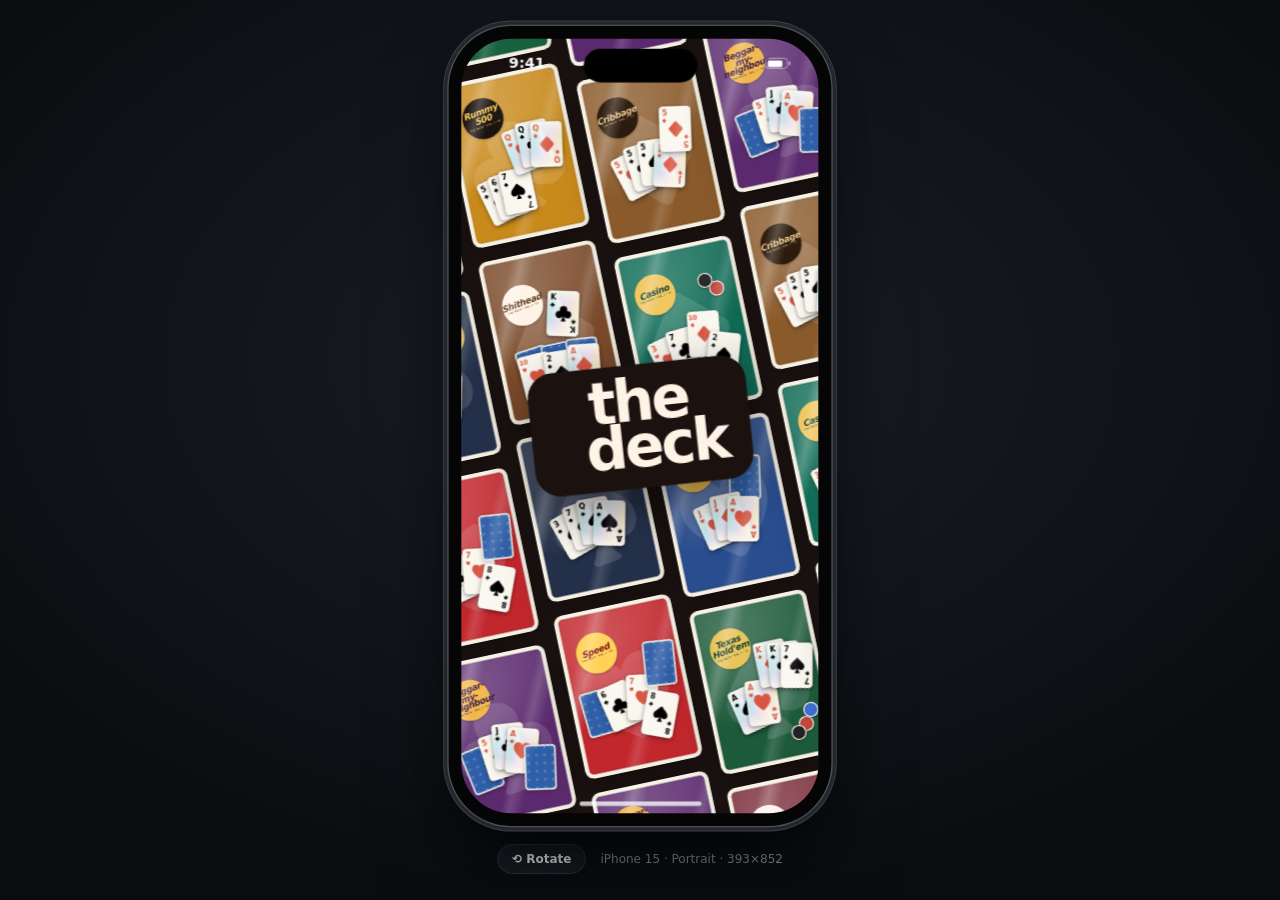
==== commit 6c4fbc41: "Deploy design @ 00cdc8b" ====
--- a/design/index.html
+++ b/design/index.html
@@ -10,7 +10,7 @@
   <meta name="theme-color" content="#0a0c0f">
   <link rel="icon" href="data:,">
   <title>The Deck Lab</title>
-  <link rel="stylesheet" href="style.css?v=president">
+  <link rel="stylesheet" href="style.css?v=slapjack">
 </head>
 <body class="booting route-lobby">
   <div id="app">
@@ -51,6 +51,7 @@
               <div id="poker" class="game-scene"></div>
               <div id="gin" class="game-scene"></div>
               <div id="president" class="game-scene"></div>
+              <div id="slapjack" class="game-scene"></div>
               <button id="gear" aria-label="Lab settings">
                 <svg viewBox="0 0 24 24" width="20" height="20" aria-hidden="true"><path fill="currentColor" d="M19.4 13a7.5 7.5 0 0 0 0-2l2.1-1.6-2-3.5-2.5 1a7.6 7.6 0 0 0-1.7-1l-.4-2.7h-4l-.4 2.7a7.6 7.6 0 0 0-1.7 1l-2.5-1-2 3.5L4.6 11a7.5 7.5 0 0 0 0 2l-2.1 1.6 2 3.5 2.5-1c.5.4 1.1.7 1.7 1l.4 2.7h4l.4-2.7c.6-.3 1.2-.6 1.7-1l2.5 1 2-3.5zM12 15.5A3.5 3.5 0 1 1 12 8.5a3.5 3.5 0 0 1 0 7z"/></svg>
               </button>
@@ -93,6 +94,6 @@
     </aside>
   </div>
   <div id="safe-probe"></div>
-  <script type="module" src="src/main.js?v=president"></script>
+  <script type="module" src="src/main.js?v=slapjack"></script>
 </body>
 </html>
--- a/design/style.css
+++ b/design/style.css
@@ -1877,6 +1877,36 @@
 .pr-you { position: absolute; left: 0; top: 0; z-index: 3; max-width: 52%; overflow: hidden; text-overflow: ellipsis; white-space: nowrap; font-size: 12px; font-weight: 800; color: rgba(255, 255, 255, .75); pointer-events: none; }
 #president .rm-actions .game-btn[hidden] { display: none; }
 
+/* --------------------------------------------------------------- slapjack */
+
+#slapjack {
+  background:
+    radial-gradient(ellipse 75% 50% at 50% 50%, rgba(220, 110, 60, .3) 0%, transparent 75%),
+    #22130d;
+}
+#slapjack .game-title { flex: none; white-space: nowrap; }
+#slapjack.sj-bad { animation: sd-bad .3s; }
+.sj-divider { position: absolute; left: 6%; right: 6%; height: 0; border-top: 1px dashed rgba(255, 255, 255, .14); display: none; pointer-events: none; }
+#slapjack.sj-multi .sj-divider { display: block; }
+.sj-jack .front { box-shadow: 0 0 0 calc(var(--cw) * .04) var(--sel), 0 0 calc(var(--cw) * .3) rgba(255, 210, 87, .7); }
+.sj-slap {
+  position: absolute;
+  left: 0;
+  top: 0;
+  z-index: 5400;
+  font-size: 72px;
+  line-height: 1;
+  pointer-events: none;
+  opacity: 0;
+  scale: 1.6;
+  transition: opacity .12s, scale .18s cubic-bezier(.3, 1.5, .5, 1);
+  filter: drop-shadow(0 6px 10px rgba(0, 0, 0, .5));
+}
+.sj-slap.show { opacity: 1; scale: 1; }
+.sj-slap.bad { filter: drop-shadow(0 0 12px rgba(255, 80, 70, .9)); }
+.sj-banner.bad { color: #ff9a8f; }
+.sj-hint.slap { color: var(--sel) !important; font-size: 18px; font-weight: 900; animation: none; }
+
 /* -------------------------------------------------- real phone: fullscreen */
 
 body.mode-phone #app { display: block; }
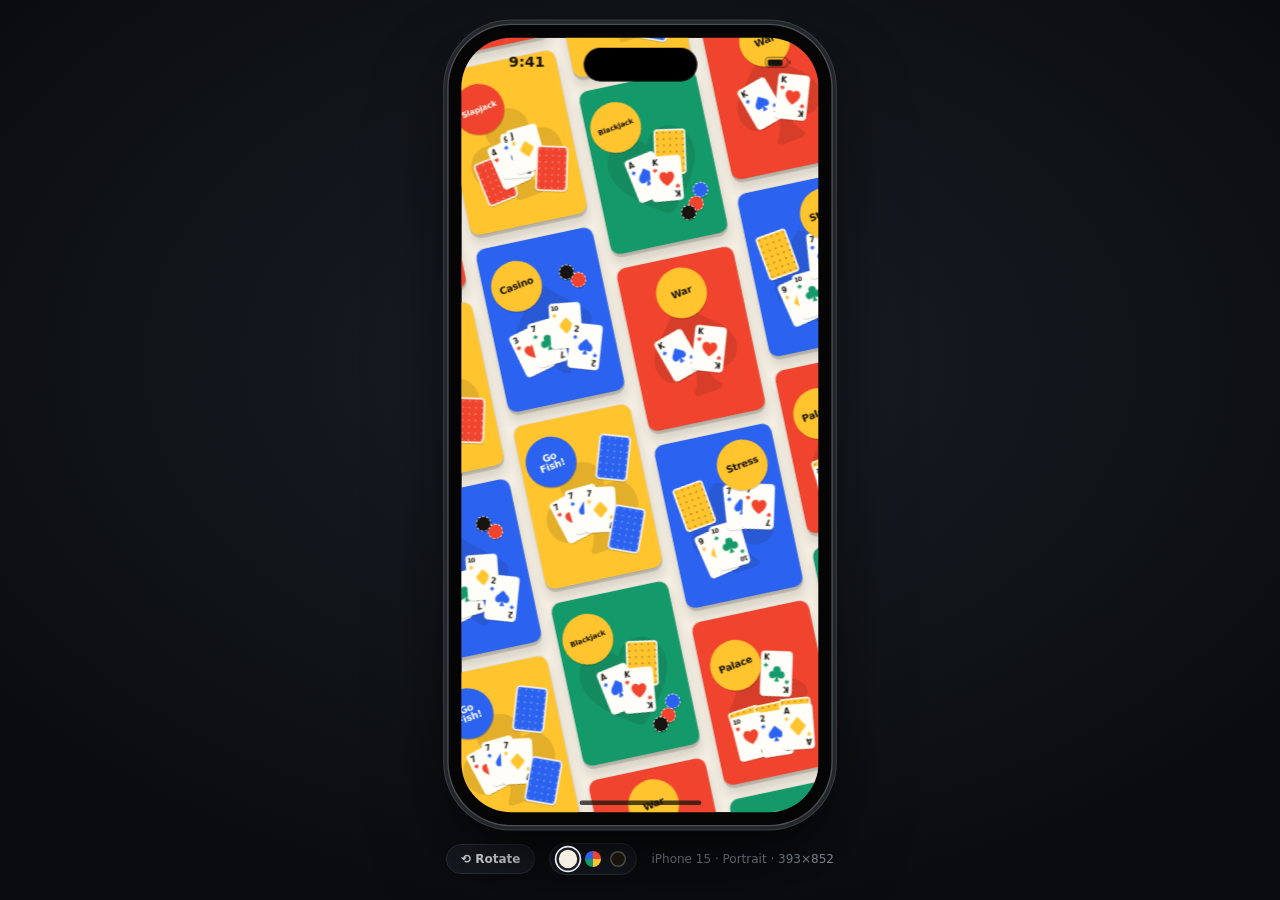
==== commit 79cc6305: "Deploy design @ cbb10cb" ====
--- a/design/index.html
+++ b/design/index.html
@@ -7,10 +7,14 @@
   <meta name="mobile-web-app-capable" content="yes">
   <meta name="apple-mobile-web-app-status-bar-style" content="black-translucent">
   <meta name="apple-mobile-web-app-title" content="Deck Lab">
-  <meta name="theme-color" content="#0a0c0f">
+  <meta name="theme-color" content="#F5EFE3">
   <link rel="icon" href="data:,">
   <title>The Deck Lab</title>
-  <link rel="stylesheet" href="style.css?v=slapjack">
+  <script>
+    // Backdrop (paper / color / ink) before first paint; src/theme.js owns it after that.
+    try { document.documentElement.dataset.theme = localStorage.getItem('thedeck.theme') || 'paper'; } catch { document.documentElement.dataset.theme = 'paper'; }
+  </script>
+  <link rel="stylesheet" href="style.css?v=fourcolor">
 </head>
 <body class="booting route-lobby">
   <div id="app">
@@ -38,19 +42,12 @@
               <div id="war" class="game-scene"></div>
               <div id="crazy-eights" class="game-scene"></div>
               <div id="go-fish" class="game-scene"></div>
-              <div id="hearts" class="game-scene"></div>
               <div id="blackjack" class="game-scene"></div>
-              <div id="rummy-500" class="game-scene"></div>
-              <div id="shithead" class="game-scene"></div>
-              <div id="spades" class="game-scene"></div>
+              <div id="palace" class="game-scene"></div>
+              <div id="stress" class="game-scene"></div>
               <div id="speed" class="game-scene"></div>
-              <div id="beggar" class="game-scene"></div>
-              <div id="cribbage" class="game-scene"></div>
               <div id="casino" class="game-scene"></div>
-              <div id="euchre" class="game-scene"></div>
-              <div id="poker" class="game-scene"></div>
               <div id="gin" class="game-scene"></div>
-              <div id="president" class="game-scene"></div>
               <div id="slapjack" class="game-scene"></div>
               <button id="gear" aria-label="Lab settings">
                 <svg viewBox="0 0 24 24" width="20" height="20" aria-hidden="true"><path fill="currentColor" d="M19.4 13a7.5 7.5 0 0 0 0-2l2.1-1.6-2-3.5-2.5 1a7.6 7.6 0 0 0-1.7-1l-.4-2.7h-4l-.4 2.7a7.6 7.6 0 0 0-1.7 1l-2.5-1-2 3.5L4.6 11a7.5 7.5 0 0 0 0 2l-2.1 1.6 2 3.5 2.5-1c.5.4 1.1.7 1.7 1l.4 2.7h4l.4-2.7c.6-.3 1.2-.6 1.7-1l2.5 1 2-3.5zM12 15.5A3.5 3.5 0 1 1 12 8.5a3.5 3.5 0 0 1 0 7z"/></svg>
@@ -94,6 +91,6 @@
     </aside>
   </div>
   <div id="safe-probe"></div>
-  <script type="module" src="src/main.js?v=slapjack"></script>
+  <script type="module" src="src/main.js?v=fourcolor"></script>
 </body>
 </html>
--- a/design/style.css
+++ b/design/style.css
@@ -7,11 +7,9 @@
   --muted: #8b939e;
   --accent: #5fd4a0;
   --sel: #ffd257;
-  --card-paper: #faf7ef;
-  --card-ink: #000;
-  --card-red: #d95742;
   --ease: cubic-bezier(.45, .05, .25, 1);
-  --round: ui-rounded, "SF Pro Rounded", -apple-system, BlinkMacSystemFont, "Segoe UI", system-ui, sans-serif;
+  /* One typeface, two weights: Futura Medium for text, Bold for names and buttons. */
+  --font: Futura, "Futura PT", "Century Gothic", "Avenir Next", system-ui, sans-serif;
   color-scheme: dark;
 }
 
@@ -107,6 +105,121 @@
 }
 #screen * { -webkit-user-select: none; user-select: none; -webkit-touch-callout: none; }
 
+/* ---------------------------------------------------------------- palette */
+
+/* Four colors on a neutral base. The lobby, the cards and every game are drawn
+   with these tokens only (shadows are ink at low opacity). */
+#screen {
+  --red: #F0442E;
+  --yellow: #FFC42E;
+  --green: #149A6A;
+  --blue: #2B62F0;
+  --ink-c: #17140F;
+  --paper: #F5EFE3;
+  --card: #FFFDF7;
+  --spring: cubic-bezier(.3, 1.5, .5, 1);
+}
+/* The current game's color and its partner (set from games.js via data-c / data-p).
+   :where() keeps this default weaker than the attribute rules below. */
+:where(#screen) {
+  --c: var(--green);
+  --on-c: var(--card);
+  --p: var(--yellow);
+  --on-p: var(--ink-c);
+}
+[data-c="red"] { --c: var(--red); --on-c: var(--card); }
+[data-c="yellow"] { --c: var(--yellow); --on-c: var(--ink-c); }
+[data-c="green"] { --c: var(--green); --on-c: var(--card); }
+[data-c="blue"] { --c: var(--blue); --on-c: var(--card); }
+[data-c="ink"] { --c: var(--ink-c); --on-c: var(--card); }
+[data-p="red"] { --p: var(--red); --on-p: var(--card); }
+[data-p="yellow"] { --p: var(--yellow); --on-p: var(--ink-c); }
+[data-p="green"] { --p: var(--green); --on-p: var(--card); }
+[data-p="blue"] { --p: var(--blue); --on-p: var(--card); }
+
+/* Backdrops. Each one only says what the base is and what sits on it:
+     --base / --fg   the surface and the text on it
+     --hi / --hi-fg  the one loud thing on screen (primary button, "go")
+     --mark          small "it's your turn" dots
+     --back          card backs
+     --you / --them  the two sides of a table */
+#screen {
+  --base: var(--paper);
+  --fg: var(--ink-c);
+  --hi: var(--c);
+  --hi-fg: var(--on-c);
+  --mark: var(--c);
+  --back: var(--c);
+  --back-fg: var(--on-c);
+  --you: var(--blue);
+  --them: var(--red);
+  /* Card shadows are solid colors (the table, darkened), never see-through:
+     a pile of cards then casts the same shadow as a single card. */
+  --shade: color-mix(in srgb, var(--ink-c) 17%, var(--paper));
+  --shade-lift: color-mix(in srgb, var(--ink-c) 20%, var(--paper));
+}
+:root[data-theme="paper"] #screen[data-c="yellow"] { --mark: var(--ink-c); }
+:root[data-theme="color"] #screen {
+  --base: var(--c);
+  --fg: var(--on-c);
+  --hi: var(--p);
+  --hi-fg: var(--on-p);
+  --mark: var(--on-c);
+  --back: var(--ink-c);
+  --back-fg: var(--paper);
+  --you: var(--on-c);
+  --them: var(--on-c);
+  --dim: var(--card);
+  --dim-by: .62;
+  --shade: color-mix(in srgb, var(--ink-c) 22%, var(--c));
+  --shade-lift: color-mix(in srgb, var(--ink-c) 26%, var(--c));
+}
+/* The hand feel lab keeps its dark table whatever the backdrop is. */
+:root[data-theme="ink"] #screen,
+:root body.route-lab #screen {
+  --base: var(--ink-c);
+  --fg: var(--paper);
+  --hi: var(--c);
+  --hi-fg: var(--on-c);
+  --mark: var(--c);
+  --back: var(--c);
+  --back-fg: var(--on-c);
+  --you: var(--blue);
+  --them: var(--red);
+  /* On a near-black table a resting card needs no edge; a lifted one still darkens what's under it. */
+  --shade: transparent;
+  --shade-lift: #0A0906;
+}
+/* Sheets (dialogs, pickers, trays) are always a white card, in every backdrop. */
+:is(.game-win-card, .c8-picker-card, .gs-sheet, .gm-panel) {
+  --base: var(--card);
+  --fg: var(--ink-c);
+  --hi: var(--c);
+  --hi-fg: var(--on-c);
+  --mark: var(--c);
+  --you: var(--blue);
+  --them: var(--red);
+  background: var(--base);
+  color: var(--fg);
+  box-shadow: 0 0 0 1.5px rgba(23, 20, 15, .08), 0 7px 0 rgba(23, 20, 15, .16);
+}
+#screen[data-c="yellow"] :is(.game-win-card, .c8-picker-card, .gs-sheet, .gm-panel) { --mark: var(--ink-c); }
+/* Tints, worked out from whatever base and text are in scope. */
+#screen,
+:is(.game-win-card, .c8-picker-card, .gs-sheet, .gm-panel) {
+  --fg-2: color-mix(in srgb, var(--fg) 66%, var(--base));
+  --fg-3: color-mix(in srgb, var(--fg) 42%, var(--base));
+  --chip: color-mix(in srgb, var(--fg) 9%, var(--base));
+  --chip-2: color-mix(in srgb, var(--fg) 15%, var(--base));
+  --rule: color-mix(in srgb, var(--fg) 20%, var(--base));
+  --edge: color-mix(in srgb, var(--fg) 26%, var(--base));
+  --hi-edge: color-mix(in srgb, var(--hi) 72%, var(--ink-c));
+  --scrim: color-mix(in srgb, var(--ink-c) 42%, transparent);
+}
+@media (prefers-reduced-motion: reduce) {
+  #screen *, #screen *::before, #screen *::after { animation-duration: .01s !important; animation-iteration-count: 1 !important; }
+}
+
 .island {
   position: absolute;
   z-index: 3000;
@@ -130,8 +243,10 @@
   width: 134px;
   height: 5px;
   border-radius: 3px;
-  background: rgba(255, 255, 255, .75);
+  background: var(--fg);
+  opacity: .75;
   transform: translateX(-50%);
+  transition: background-color .4s;
 }
 #device.landscape .home-indicator { bottom: 6px; width: 190px; }
 
@@ -149,17 +264,18 @@
   justify-content: space-between;
   font-weight: 600;
   font-size: 16px;
-  color: #fff;
+  color: var(--fg);
+  transition: color .4s;
 }
 .statusbar .battery {
   position: relative;
   width: 25px;
   height: 12px;
-  border: 1.5px solid rgba(255, 255, 255, .55);
+  border: 1.5px solid color-mix(in srgb, currentColor 55%, transparent);
   border-radius: 4px;
 }
-.statusbar .battery::before { content: ''; position: absolute; inset: 1.5px; right: 5px; border-radius: 1.5px; background: #fff; }
-.statusbar .battery::after { content: ''; position: absolute; right: -4px; top: 3px; width: 2px; height: 4px; border-radius: 0 1px 1px 0; background: rgba(255, 255, 255, .55); }
+.statusbar .battery::before { content: ''; position: absolute; inset: 1.5px; right: 5px; border-radius: 1.5px; background: currentColor; }
+.statusbar .battery::after { content: ''; position: absolute; right: -4px; top: 3px; width: 2px; height: 4px; border-radius: 0 1px 1px 0; background: color-mix(in srgb, currentColor 55%, transparent); }
 #device.landscape .statusbar { display: none; }
 
 #device-bar { display: flex; align-items: center; gap: 14px; color: var(--muted); font-size: 12px; }
@@ -172,6 +288,16 @@
   color: var(--text);
 }
 #device-bar button:hover { background: #1f242c; }
+/* Backdrop switch (paper / color / ink), next to Rotate under the frame. */
+.theme-switch { display: flex; align-items: center; gap: 9px; padding: 7px 10px; border: 1px solid #2c323b; border-radius: 999px; background: #171b21; }
+body.route-lab .theme-switch { display: none; } /* the lab keeps its own dark table */
+#device-bar .theme-swatch { position: relative; width: 16px; height: 16px; padding: 0; border: 0; border-radius: 50%; box-shadow: inset 0 0 0 1.5px rgba(255, 255, 255, .22); transition: transform .35s cubic-bezier(.3, 1.5, .5, 1), box-shadow .2s; }
+#device-bar .theme-swatch::before { content: ''; position: absolute; inset: -8px -5px; }
+#device-bar .theme-swatch-paper { background: #F5EFE3; }
+#device-bar .theme-swatch-color { background: conic-gradient(#F0442E 0 25%, #FFC42E 0 50%, #149A6A 0 75%, #2B62F0 0); box-shadow: none; }
+#device-bar .theme-swatch-ink { background: #17140F; }
+#device-bar .theme-swatch[aria-checked="true"] { transform: scale(1.15); box-shadow: 0 0 0 2px #171b21, 0 0 0 3.5px #e7eaee; }
+#device-bar .theme-swatch:active { transform: scale(.82); }
 kbd {
   font: 600 10px/1 ui-monospace, SFMono-Regular, Menlo, monospace;
   padding: 2px 5px;
@@ -186,6 +312,7 @@
 #table { position: absolute; inset: 0; z-index: 0; }
 
 #deck, .deck-pile { position: absolute; width: var(--cw); height: var(--ch); }
+/* A flat stack: two paper edges peeking out under the top card. */
 #deck .deck-stack,
 .deck-pile .deck-stack {
   position: absolute;
@@ -193,15 +320,15 @@
   overflow: hidden;
   border-radius: var(--card-radius);
   box-shadow:
-    0 1px 0 #e3ded2,
-    0 3px 0 #aaa395,
-    0 5px 0 #e3ded2,
-    0 7px 0 #9e9789,
-    0 10px 18px rgba(0, 0, 0, .28);
+    inset 0 0 0 calc(var(--cw) * .05) var(--card),
+    0 1.5px 0 var(--card),
+    0 2.5px 0 rgba(23, 20, 15, .18),
+    0 4px 0 var(--card),
+    0 5px 0 rgba(23, 20, 15, .18),
+    0 calc(5px + var(--cw) * .04) 0 var(--shade);
 }
 #deck.empty .deck-stack,
-.deck-pile.empty .deck-stack { background: none; box-shadow: none; border: 2px dashed rgba(255, 255, 255, .2); }
-#deck.empty .deck-stack::before,
+.deck-pile.empty .deck-stack { background: none; box-shadow: none; border: 2px dashed var(--fg-3); }
 #deck.empty .back-pattern,
 .deck-pile.empty .back-pattern { display: none; }
 #deck-count,
@@ -209,23 +336,25 @@
   position: absolute;
   left: 50%;
   top: 100%;
-  margin-top: 7px;
+  /* A pile can be drawn smaller than a card (--ps, set by hud.js); its caption stays one size. */
+  margin-top: calc(7px / var(--ps, 1));
   transform: translateX(-50%);
   white-space: nowrap;
-  font-size: 11px;
-  font-weight: 600;
-  color: rgba(255, 255, 255, .6);
-}
-
-.back-art {
-  background: #fff;
-}
+  font-size: calc(11px / var(--ps, 1));
+  font-weight: 700;
+  color: var(--fg-3);
+}
+
+/* Card backs: one flat color, a paper border and a dot grid. */
+.back-art { background-color: var(--back); }
 .back-pattern {
   position: absolute;
-  inset: 0;
-  border-radius: inherit;
-  background-size: calc(var(--cw) * .8) calc(var(--cw) * .8);
+  inset: calc(var(--cw) * .05);
+  border-radius: calc(var(--card-radius) * .7);
+  background-image: radial-gradient(circle, var(--back-fg) 0 21%, transparent 24%);
+  background-size: calc(var(--cw) * .2) calc(var(--cw) * .2);
   background-position: center;
+  opacity: .34;
 }
 
 /* ------------------------------------------------------------------ cards */
@@ -245,11 +374,18 @@
   will-change: transform;
   perspective: 900px;
 }
+/* One light, straight above the table, and no blur anywhere: a card at rest
+   has a hairline and a short hard edge under it (its thickness); a card that is
+   lifted also throws a flat, crisp shadow further down (this element, faded in
+   by how far it is lifted). Both are solid colors, so stacked cards don't
+   multiply them. */
 .card .shadow {
   position: absolute;
-  inset: 6% 5%;
+  inset: 0;
   border-radius: var(--card-radius);
-  box-shadow: 0 calc(var(--cw) * .18) calc(var(--cw) * .3) rgba(0, 0, 0, .35);
+  background: var(--shade-lift);
+  /* --sw narrows it with the card while the card turns over (set in cards.js). */
+  transform: translateY(calc(var(--cw) * .1)) scaleX(var(--sw, 1));
   opacity: 0;
 }
 .card-inner { position: absolute; inset: 0; transform-style: preserve-3d; }
@@ -261,24 +397,34 @@
   -webkit-backface-visibility: hidden;
   backface-visibility: hidden;
 }
+/* A four-color deck: every suit has its own color, ranks stay in ink. */
 .front {
-  background: var(--card-paper);
-  color: var(--card-ink);
+  background-color: var(--card);
+  color: var(--ink-c);
+  /* The hairline is drawn inside the edge, so a stack of cards doesn't add up to a dark outline. */
   box-shadow:
-    0 1px 3px rgba(0, 0, 0, .16),
-    0 3px 7px rgba(0, 0, 0, .12);
-}
-.front.red { color: var(--card-red); }
+    inset 0 0 0 1px rgba(23, 20, 15, .1),
+    0 calc(var(--cw) * .028) 0 var(--shade);
+}
+.suit-mark.suit-S { color: var(--blue); }
+.suit-mark.suit-H { color: var(--red); }
+.suit-mark.suit-C { color: var(--green); }
+.suit-mark.suit-D { color: var(--yellow); }
 .back {
   transform: rotateY(180deg);
-  box-shadow: 0 2px 5px rgba(0, 0, 0, .2);
-}
+  box-shadow:
+    inset 0 0 0 1px rgba(23, 20, 15, .1),
+    inset 0 0 0 calc(var(--cw) * .05) var(--card),
+    0 calc(var(--cw) * .028) 0 var(--shade);
+}
+/* Selected: a ring in the text color that snaps on. */
 .card.selected .front {
   box-shadow:
-    0 0 0 calc(var(--cw) * .03) var(--sel),
-    0 0 calc(var(--cw) * .12) rgba(255, 210, 87, .28),
-    0 3px 7px rgba(0, 0, 0, .12);
-}
+    0 0 0 calc(var(--cw) * .02) var(--base),
+    0 0 0 calc(var(--cw) * .055) var(--fg);
+  animation: card-ring .32s var(--spring);
+}
+@keyframes card-ring { from { box-shadow: 0 0 0 0 var(--base), 0 0 0 calc(var(--cw) * .14) transparent; } }
 
 /* Moving paper catches light without changing the solid suit artwork. */
 .front,
@@ -289,32 +435,6 @@
     rgba(0, 0, 0, var(--card-light-shade, 0)));
 }
 
-/* A quiet pearlescent finish catches the light as foil cards move. */
-.card-foil {
-  position: absolute;
-  inset: 0;
-  pointer-events: none;
-  background-image:
-    radial-gradient(ellipse at 50% 50%, rgba(255, 255, 255, .45), transparent 55%),
-    linear-gradient(calc(110deg + var(--foil-angle, 0deg)), transparent 24%, rgba(133, 210, 225, .52) 38%, rgba(182, 184, 239, .5) 46%, rgba(226, 176, 215, .48) 52%, rgba(236, 212, 148, .46) 59%, transparent 72%);
-  background-size: 100% 100%, 220% 220%;
-  background-position: center;
-  -webkit-mask-image: linear-gradient(to bottom, rgba(0, 0, 0, .08), #000 30%, #000 70%, rgba(0, 0, 0, .08));
-  mask-image: linear-gradient(to bottom, rgba(0, 0, 0, .08), #000 30%, #000 70%, rgba(0, 0, 0, .08));
-  filter: hue-rotate(var(--foil-hue, 0deg));
-  opacity: var(--foil-strength, .82);
-}
-.card-foil::after {
-  content: '';
-  position: absolute;
-  inset: 0;
-  background: linear-gradient(calc(65deg + var(--foil-angle, 0deg)), transparent 40%, rgba(255, 255, 255, .16) 46%, rgba(255, 255, 255, .6) 50%, rgba(204, 193, 233, .25) 54%, transparent 60%);
-  background-size: 220% 220%;
-  background-position: center;
-}
-.front.foil .corner,
-.front.foil .center { z-index: 1; }
-
 .corner {
   position: absolute;
   display: flex;
@@ -327,10 +447,10 @@
 .corner.tl { left: 6%; top: 7%; }
 .corner.br { right: 6%; bottom: 7%; transform: rotate(180deg); }
 .corner b {
-  font: 750 calc(var(--cw) * .235)/1 -apple-system, BlinkMacSystemFont, "SF Pro Rounded", "Segoe UI", system-ui, sans-serif;
+  font: 800 calc(var(--cw) * .235)/1 var(--font);
   letter-spacing: -.055em;
 }
-.corner b.rank-ten { font-size: calc(var(--cw) * .205); }
+.corner b.rank-ten { font-size: calc(var(--cw) * .19); letter-spacing: -.1em; margin-left: -.06em; }
 .suit-mark { display: block; flex: none; height: auto; overflow: visible; }
 .corner .suit-mark { width: 68%; }
 .center { position: absolute; inset: 0; display: grid; place-items: center; }
@@ -345,27 +465,25 @@
   position: absolute;
   left: 0;
   top: 0;
-  padding: 7px 16px;
+  padding: 8px 17px;
   border: 0;
   border-radius: 999px;
-  background: var(--sel);
-  color: #2b1d00;
-  font-size: 13px;
-  font-weight: 800;
-  letter-spacing: .03em;
+  background: var(--hi);
+  color: var(--hi-fg);
+  font: 900 13px/1.2 var(--font);
+  letter-spacing: .02em;
   white-space: nowrap;
-  box-shadow: 0 4px 14px rgba(0, 0, 0, .35), inset 0 -2px 0 rgba(0, 0, 0, .12);
+  box-shadow: 0 0 0 2.5px var(--card), 0 5px 0 1px rgba(23, 20, 15, .2);
   pointer-events: auto;
   touch-action: manipulation;
   will-change: transform;
   opacity: 0;
-  scale: .5;
-  transition: opacity .15s, scale .22s cubic-bezier(.3, 1.6, .5, 1);
+  scale: .4;
+  transition: opacity .15s, scale .28s var(--spring), box-shadow .12s;
 }
 .play-btn::before { content: ''; position: absolute; inset: -10px -8px; } /* bigger touch target */
 .play-btn.show { opacity: 1; scale: 1; }
-.play-btn.show:hover { background: #ffdc7a; }
-.play-btn.show:active { scale: .9; }
+.play-btn.show:active { scale: .9; box-shadow: 0 0 0 2.5px var(--card), 0 1px 0 1px rgba(23, 20, 15, .2); }
 .play-btn:disabled { pointer-events: none; }
 
 .edge {
@@ -389,18 +507,18 @@
 }
 [data-hint="fade"] > .edge::before,
 [data-hint="both"] > .edge::before { display: block; }
-.edge.left::before { background: linear-gradient(to right, rgba(0, 0, 0, .85), rgba(0, 0, 0, 0)); }
-.edge.right::before { background: linear-gradient(to left, rgba(0, 0, 0, .85), rgba(0, 0, 0, 0)); }
+.edge.left::before { background: linear-gradient(to right, var(--base), transparent); }
+.edge.right::before { background: linear-gradient(to left, var(--base), transparent); }
 .edge .count {
   display: none;
   position: absolute;
   top: -28px;
   padding: 4px 9px;
   border-radius: 999px;
-  background: rgba(0, 0, 0, .55);
-  color: #fff;
+  background: var(--fg);
+  color: var(--base);
   font-size: 11px;
-  font-weight: 700;
+  font-weight: 800;
   white-space: nowrap;
 }
 .edge.left .count { left: calc(var(--safe-left) + 8px); }
@@ -423,10 +541,8 @@
   place-items: center;
   border: 0;
   border-radius: 50%;
-  color: rgba(255, 255, 255, .85);
-  background: rgba(0, 0, 0, .3);
-  -webkit-backdrop-filter: blur(8px);
-  backdrop-filter: blur(8px);
+  color: var(--fg);
+  background: var(--chip);
 }
 body.panel-overlay #gear { display: grid; }
 
@@ -634,15 +750,30 @@
   scrollbar-width: none;
   border-radius: inherit;
   padding: calc(var(--safe-top) + 14px) calc(var(--safe-right) + 18px) calc(var(--safe-bottom) + 24px) calc(var(--safe-left) + 18px);
-  background:
-    radial-gradient(ellipse 90% 55% at 50% 0%, rgba(95, 212, 160, .10) 0%, transparent 70%),
-    #121417;
+  background: var(--base);
+  color: var(--fg);
+  font-family: var(--font);
+  transition: background-color .5s var(--ease), color .3s;
 }
 body.route-lobby #lobby,
 body.zooming #lobby { display: block; }
-body.zooming .game-scene { pointer-events: none; will-change: transform, clip-path; }
+body.zooming .game-scene { pointer-events: none; will-change: opacity; }
 body.zooming .game-scene.zoom-out { display: block; }
-body.zooming #lobby { pointer-events: none; will-change: transform; }
+body.zooming #lobby { pointer-events: none; will-change: opacity; }
+/* The lobby-to-game transition (transition.js): a curtain of big cards that
+   drops in, covers the screen, and falls away. */
+.fly-layer { position: absolute; inset: 0; z-index: 2660; overflow: hidden; pointer-events: none; --ch: calc(var(--cw) * 1.4); --card-radius: calc(var(--cw) * .1); }
+.fly-card {
+  position: absolute;
+  left: 0;
+  top: 0;
+  width: var(--cw);
+  height: var(--ch);
+  margin: calc(var(--ch) * -.5) 0 0 calc(var(--cw) * -.5);
+  filter: drop-shadow(0 calc(var(--cw) * .025) 0 rgba(23, 20, 15, .16));
+  will-change: transform;
+}
+.fly-card .face { -webkit-backface-visibility: visible; backface-visibility: visible; }
 body:not(.route-lab) #panel,
 body:not(.route-lab) #gear,
 body:not(.route-lab) #device-bar .keys { display: none !important; }
@@ -653,11 +784,14 @@
 .lobby-view { max-width: 520px; margin: 0 auto; }
 /* ---------------------------------------------- lobby: game select carousel */
 
-#lobby.carousel { overflow: hidden; padding: 0; touch-action: none; background: #f08a3c; }
+/* One column on a simple rhythm. Three fixed blocks: the name, the card, and
+   the caption with the Play bar. Between them sit four flexible gaps:
+   above the name, name to card, card to caption are all equal; the gap under
+   the Play bar is half of that, so the bar anchors the bottom. The dot strip
+   sits just under the name, inside the name-to-card gap, and takes no room of
+   its own. */
+#lobby.carousel { overflow: hidden; padding: 0; touch-action: none; }
 .gs {
-  --gs-cover: #2f8f5b;
-  --gs-bg: #ffb53d;
-  --gs-edge: #ef7fb0;
   position: absolute;
   inset: 0;
   max-width: none;
@@ -665,61 +799,60 @@
   flex-direction: column;
   overflow: hidden;
   container-type: size;
-  color: #1b1210;
-  font-family: var(--round);
-  background: var(--gs-edge);
-  transition: background-color .6s;
-}
-/* The big soft disc behind the covers: one per game, the newest grows over the last. */
-.gs-discs { position: absolute; inset: 0; pointer-events: none; }
-.gs-disc {
-  position: absolute;
-  left: 50%;
-  top: 52%;
-  width: min(205cqw, 165cqh);
-  aspect-ratio: 1;
-  border-radius: 50%;
-  transform: translate(-50%, -50%);
-  background: radial-gradient(circle, color-mix(in srgb, var(--gs-bg) 88%, #fff) 0%, var(--gs-bg) 40%, var(--gs-bg) 64%, color-mix(in srgb, var(--gs-bg) 60%, var(--gs-edge)) 69%, transparent 71%);
+  /* The top band holds the profile circle and the settings button. */
+  padding: calc(var(--safe-top) + 60px) 0 var(--safe-bottom);
+}
+/* The backdrop: one big wheel of suits (lobby.js), centered on the card. It
+   turns slowly on its own and a notch per game as the carousel moves. The
+   suits are drawn in the active game's color but stay faint, and the whole thing fades out
+   toward the name and the Play bar so the text stays clean. */
+.gs-backdrop {
+  position: absolute;
+  inset: 0;
+  z-index: 0;
+  overflow: hidden;
   pointer-events: none;
-}
-/* Film grain over everything. */
-.gs::after {
-  content: '';
-  position: absolute;
-  inset: 0;
-  pointer-events: none;
-  opacity: .13;
-  mix-blend-mode: multiply;
-  background-image: url("data:image/svg+xml,%3Csvg xmlns='http://www.w3.org/2000/svg' width='160' height='160'%3E%3Cfilter id='n'%3E%3CfeTurbulence type='fractalNoise' baseFrequency='.9' numOctaves='2' stitchTiles='stitch'/%3E%3CfeColorMatrix type='saturate' values='0'/%3E%3C/filter%3E%3Crect width='160' height='160' filter='url(%23n)'/%3E%3C/svg%3E");
-}
-
-.gs-head {
+  -webkit-mask-image: radial-gradient(ellipse 110% 60% at 50% 47%, #000 35%, transparent 100%);
+  mask-image: radial-gradient(ellipse 110% 60% at 50% 47%, #000 35%, transparent 100%);
+}
+.gs-wheel { position: absolute; left: 50%; top: 47%; width: 0; height: 0; will-change: rotate; }
+.gs-wheel svg { position: absolute; left: 0; top: 0; translate: -50% -50%; opacity: .13; animation: gs-wheel 260s linear infinite; will-change: transform; }
+@keyframes gs-wheel { to { transform: rotate(360deg); } }
+/* Every suit takes the active game's color, and changes with it. */
+.gs-wheel path { fill: var(--c); transition: fill .45s var(--ease); }
+/* On the color backdrop the screen already is that color, so the suits take the text color there. */
+:root[data-theme="color"] .gs-wheel path { fill: var(--fg); }
+:root[data-theme="color"] .gs-wheel svg { opacity: .08; }
+/* On ink the game color sinks into the dark, so the wheel gets more of it. */
+:root[data-theme="ink"] .gs-wheel svg { opacity: .24; }
+.gs::before { content: ''; flex: 1 1 0; }
+.gs::after { content: ''; flex: .5 1 0; }
+.gs-gap { flex: 1 1 0; }
+
+.gs-top {
   position: relative;
   z-index: 2;
   flex: none;
-  display: flex;
-  justify-content: center;
-  padding: calc(var(--safe-top) + 8px) calc(var(--safe-right) + 12px) 0 calc(var(--safe-left) + 12px);
-}
-.gs-logo {
-  display: flex;
-  flex-direction: column;
-  align-items: center;
-  font: 900 26px/.78 var(--round);
-  letter-spacing: -.05em;
-  color: #1b1210;
-}
-.gs-logo span:last-child { margin-left: .5em; }
+  padding: 0 calc(var(--safe-right) + 24px) 0 calc(var(--safe-left) + 24px);
+  text-align: center;
+  pointer-events: none;
+}
+/* --len is the name's length, so long names shrink to fit on one line. */
+.gs-title {
+  margin: 0;
+  font: 900 min(42px, calc(152cqw / var(--len, 10)))/1 var(--font);
+  letter-spacing: -.02em;
+  white-space: nowrap;
+}
 
 .gs-stage {
-  --cover: 300px;
+  --cover: 250px;
   position: relative;
   z-index: 1;
-  flex: 1;
-  min-height: 0;
+  flex: none;
+  height: calc(var(--cover) * 1.4); /* exactly the card */
   perspective: 900px;
-  perspective-origin: 50% 45%;
+  perspective-origin: 50% 50%;
   touch-action: none;
   cursor: grab;
 }
@@ -727,104 +860,296 @@
 .gs-item {
   position: absolute;
   left: 50%;
-  top: 46%;
+  top: 50%;
   width: var(--cover);
   height: calc(var(--cover) * 1.4);
   padding: 0;
   border: 0;
-  border-radius: calc(var(--cover) * .07);
+  border-radius: calc(var(--cover) * .08);
   background: none;
+  color: inherit;
   transform-style: preserve-3d;
   will-change: transform;
-  -webkit-box-reflect: below 6px linear-gradient(transparent 78%, rgba(255, 255, 255, .18));
-}
-.gs-item:focus-visible { outline: 3px solid #1b1210; outline-offset: 4px; }
-.gs-item.soon .cv::after { content: 'SOON'; position: absolute; right: 5cqw; bottom: 4cqw; padding: 1.2cqw 3cqw; border-radius: 99px; background: rgba(0, 0, 0, .55); color: #fff; font: 900 4cqw/1 var(--round); letter-spacing: .08em; }
+}
+.gs-item:focus-visible { outline: 3px solid var(--fg); outline-offset: 5px; }
+/* The card gives a little under the finger. */
+.gs-item .cv { transition: scale .3s var(--spring); }
+.gs-item[aria-current="true"]:active .cv { scale: .955; transition-duration: .08s; }
+.gs-item.soon .cv::after { content: 'SOON'; position: absolute; right: 7cqw; bottom: 6cqw; padding: 1.6cqw 3.4cqw; border-radius: 99px; background: var(--ink-c); color: var(--card); font: 900 4cqw/1 var(--font); letter-spacing: .1em; }
 
 .gs-info {
-  position: absolute;
-  z-index: 200;
-  left: 50%;
-  top: calc(46% + var(--cover) * .7 + 14px);
-  width: calc(100% - 24px);
-  transform: translateX(-50%);
+  position: relative;
+  z-index: 2;
+  flex: none;
+  padding: 0 calc(var(--safe-right) + 24px) 0 calc(var(--safe-left) + 24px);
   text-align: center;
-  line-height: 1.25;
-  color: #1b1210;
-  pointer-events: none;
-}
-.gs-title { font: 900 24px/1.1 var(--round); letter-spacing: -.03em; white-space: nowrap; overflow: hidden; text-overflow: ellipsis; }
-.gs-sub { margin-top: 3px; font-size: 14px; font-weight: 700; opacity: .8; white-space: nowrap; overflow: hidden; text-overflow: ellipsis; }
-.gs-meta { font-size: 12px; font-weight: 600; opacity: .6; white-space: nowrap; overflow: hidden; text-overflow: ellipsis; }
+  /* What the Play bar looks like for a game that isn't ready yet. */
+  --soon-bg: var(--chip);
+  --soon-fg: var(--fg-2);
+  --soon-edge: var(--edge);
+}
+.gs-sub { font: 800 19px/1.25 var(--font); white-space: nowrap; overflow: hidden; text-overflow: ellipsis; }
+.gs-meta { margin-top: 3px; font: 500 16px/1.3 var(--font); color: var(--fg-2); white-space: nowrap; overflow: hidden; text-overflow: ellipsis; }
+/* The Play bar: the one loud thing on screen. Play fills it; the Single / Multi
+   switch rides inside it on the right. It sits on a hard edge and sinks when
+   Play is pressed. */
+.gs-playbar {
+  --base: var(--hi);
+  --fg: var(--hi-fg);
+  --fg-2: color-mix(in srgb, var(--hi-fg) 72%, var(--hi));
+  --chip: color-mix(in srgb, var(--hi-fg) 16%, var(--hi));
+  display: flex;
+  align-items: center;
+  width: min(100%, 360px);
+  margin: 24px auto 0;
+  padding: 8px;
+  border-radius: 999px;
+  background: var(--hi);
+  color: var(--hi-fg);
+  box-shadow: 0 5px 0 var(--hi-edge);
+  transition: transform .22s var(--spring), box-shadow .22s var(--spring), background-color .4s var(--ease), color .3s;
+}
+.gs-playbar:has(.gs-play:active) { transform: translateY(5px); box-shadow: 0 0 0 var(--hi-edge); transition-duration: .06s; }
+.gs-playbar.soon {
+  --base: var(--soon-bg);
+  --fg: var(--soon-fg);
+  --fg-2: var(--soon-fg);
+  --chip: var(--soon-edge);
+  background: var(--soon-bg);
+  color: var(--soon-fg);
+  box-shadow: 0 5px 0 var(--soon-edge);
+}
+.gs-playbar.soon:has(.gs-play:active) { box-shadow: 0 0 0 var(--soon-edge); }
+.gs-playbar.nudge { animation: gs-nudge .4s; }
+@keyframes gs-nudge { 20% { translate: -7px 0; } 45% { translate: 6px 0; } 70% { translate: -3px 0; } }
+.gs-play {
+  flex: 1;
+  min-width: 0;
+  min-height: 52px;
+  padding: 0 18px;
+  border: 0;
+  border-radius: 999px;
+  background: none;
+  color: inherit;
+  font: 900 23px/1 var(--font);
+  letter-spacing: -.025em;
+  touch-action: manipulation;
+}
 .gs-toggle {
   position: relative;
   display: inline-grid;
   grid-template-columns: 1fr 1fr;
-  margin: 8px 0 4px;
-  padding: 3px;
-  border: 2px solid #1b1210;
+  padding: 4px;
   border-radius: 999px;
+  background: var(--chip);
   pointer-events: auto;
 }
 .gs-toggle[hidden] { display: none; }
-/* The dark pill slides under the chosen side. */
+/* The pill slides under the chosen side. */
 .gs-toggle::before {
   content: '';
   position: absolute;
-  top: 3px;
-  bottom: 3px;
-  left: 3px;
-  width: calc(50% - 3px);
+  top: 4px;
+  bottom: 4px;
+  left: 4px;
+  width: calc(50% - 4px);
   border-radius: 999px;
-  background: #1b1210;
-  transition: transform .28s cubic-bezier(.3, 1.3, .5, 1);
+  background: var(--fg);
+  transition: transform .34s var(--spring);
 }
 .gs-toggle[data-mode="multi"]::before { transform: translateX(100%); }
 .gs-toggle-btn {
   position: relative;
-  min-width: 64px;
-  padding: 5px 12px;
+  min-width: 62px;
+  padding: 11px 13px;
   border: 0;
   border-radius: 999px;
   background: none;
-  color: #1b1210;
-  font: 800 13px/1 var(--round);
-  transition: color .2s;
+  color: var(--fg-2);
+  font: 800 13px/1 var(--font);
+  transition: color .2s, transform .2s var(--spring);
   touch-action: manipulation;
 }
-.gs-toggle-btn[aria-checked="true"] { color: #fff6ee; }
-.gs-info .swap { animation: gs-swap .35s cubic-bezier(.2, .8, .2, 1); }
-@keyframes gs-swap { from { opacity: 0; transform: translateY(5px); } }
-#lobby.carousel + .lobby-toast { bottom: calc(var(--safe-bottom) + 58px); }
-/* Short landscape screens: card a bit higher, and the tagline drops out. */
+.gs-toggle-btn:active { transform: scale(.92); }
+.gs-toggle-btn[aria-checked="true"] { color: var(--base); }
+.gs .swap { animation: gs-swap .42s var(--spring); }
+.gs-title.swap { animation-duration: .5s; }
+@keyframes gs-swap { from { opacity: 0; transform: translateY(9px) scale(.94); } }
+/* Over the foot of the card, clear of the buttons. */
+#lobby.carousel + .lobby-toast { bottom: 29%; }
+/* The dot strip, tucked right under the name (inside the name-to-card gap): it drops
+   in while the carousel is moving and leaves again once a game has landed. */
+.gs-dots {
+  position: relative;
+  z-index: 2;
+  flex: 1 1 0;
+  min-height: 0;
+  display: flex;
+  justify-content: center;
+  align-items: flex-start;
+  gap: 5px;
+  padding-top: 10px;
+  opacity: 0;
+  pointer-events: none;
+  transform: translateY(-8px);
+  transition: transform .4s cubic-bezier(.5, 0, .8, .4) .35s, opacity .3s .4s;
+}
+.gs.scrolling .gs-dots { opacity: 1; pointer-events: auto; transform: none; transition: transform .4s var(--spring), opacity .15s; }
+.gs-dot { position: relative; width: 6px; height: 6px; padding: 0; border: 0; border-radius: 3px; background: var(--fg-3); transition: width .4s var(--spring), background-color .2s; }
+.gs-dot::before { content: ''; position: absolute; inset: -9px -2.5px; }
+.gs-dot.on { width: 20px; background: var(--fg); }
+/* Top left: the profile circle, one and a half times the settings button, saying "You". It takes the active game's color and changes with it. */
+.gs-you {
+  position: absolute;
+  z-index: 3;
+  left: calc(var(--safe-left) + 16px);
+  top: calc(var(--safe-top) + 4px);
+  width: 60px;
+  height: 60px;
+  display: grid;
+  place-items: center;
+  border-radius: 50%;
+  background: var(--hi);
+  color: var(--hi-fg);
+  font: 700 18px/1 var(--font);
+  letter-spacing: -.02em;
+  transition: background-color .5s var(--ease), color .3s;
+}
+/* It is a button: it opens your profile. Your rank rides on its corner. */
+.gs-you { padding: 0; border: 0; touch-action: manipulation; transition: background-color .5s var(--ease), color .3s, scale .25s var(--spring); }
+.gs-you:active { scale: .92; }
+.pf-face { display: grid; place-items: center; width: 100%; height: 100%; border-radius: 50%; overflow: hidden; }
+.pf-face .suit-mark { width: 50%; color: inherit; }
+.pf-face img { width: 100%; height: 100%; object-fit: cover; }
+.pf-rank {
+  position: absolute;
+  right: -3px;
+  bottom: -3px;
+  display: grid;
+  place-items: center;
+  min-width: 24px;
+  height: 24px;
+  box-sizing: border-box;
+  padding: 0 5px;
+  border-radius: 999px;
+  background: var(--fg);
+  color: var(--base);
+  font: 700 13px/1 var(--font);
+  letter-spacing: 0;
+  box-shadow: 0 0 0 3px var(--base);
+}
+/* The profile sheet: one centered column. Avatar, rank, avatar choices, the objective, Done. */
+.pf-sheet { display: flex; flex-direction: column; align-items: center; padding: 30px 26px 24px; text-align: center; }
+.pf-avatar {
+  position: relative;
+  width: 104px;
+  height: 104px;
+  border-radius: 50%;
+  background: var(--hi);
+  color: var(--hi-fg);
+  font: 700 30px/1 var(--font);
+  letter-spacing: -.02em;
+}
+.pf-avatar .pf-rank { right: 0; bottom: 0; min-width: 32px; height: 32px; font-size: 16px; }
+.pf-title { margin-top: 16px; font: 700 28px/1 var(--font); letter-spacing: -.02em; }
+.pf-picker { display: flex; justify-content: center; gap: 8px; margin-top: 18px; }
+.pf-pick {
+  display: grid;
+  place-items: center;
+  width: 40px;
+  height: 40px;
+  padding: 0;
+  border: 0;
+  border-radius: 50%;
+  background: var(--chip);
+  color: var(--fg);
+  font: 700 12px/1 var(--font);
+  letter-spacing: -.02em;
+  touch-action: manipulation;
+  transition: scale .25s var(--spring), background-color .15s, color .15s;
+}
+.pf-pick:active { scale: .9; }
+.pf-pick .suit-mark { width: 46%; color: inherit; }
+.pf-pick svg { width: 18px; height: 18px; }
+.pf-pick:is([aria-checked="true"], .on) { background: var(--hi); color: var(--hi-fg); }
+.pf-upload { background: none; box-shadow: inset 0 0 0 1.5px var(--rule); color: var(--fg-2); }
+.pf-goal { width: 100%; margin-top: 26px; }
+.pf-goal-label { color: var(--fg-2); font: 700 12px/1 var(--font); letter-spacing: .06em; text-transform: uppercase; }
+.pf-goal-title { margin-top: 8px; font: 700 18px/1.2 var(--font); letter-spacing: -.01em; }
+.pf-bar { height: 10px; margin-top: 14px; border-radius: 999px; background: var(--chip); overflow: hidden; }
+.pf-bar i { display: block; height: 100%; border-radius: 999px; background: var(--hi); }
+.pf-goal-count { margin-top: 8px; color: var(--fg-2); font: 500 14px/1 var(--font); font-variant-numeric: tabular-nums; }
+.pf-sheet .pf-done { margin-top: 26px; width: 100%; padding: 16px 20px; font-size: 18px; }
+/* Top right: the round settings button (centered on the profile circle), and the sheet it opens. */
+.gs-gear {
+  position: absolute;
+  z-index: 3;
+  right: calc(var(--safe-right) + 16px);
+  top: calc(var(--safe-top) + 14px);
+  width: 40px;
+  height: 40px;
+  display: grid;
+  place-items: center;
+  padding: 0;
+  border: 0;
+  border-radius: 50%;
+  background: var(--chip);
+  color: var(--fg);
+  touch-action: manipulation;
+  transition: transform .35s var(--spring), background-color .5s var(--ease), color .3s;
+}
+.gs-gear:active { transform: scale(.9) rotate(40deg); transition-duration: .08s; }
+.gs-sheet-wrap {
+  position: absolute;
+  inset: 0;
+  z-index: 20;
+  display: grid;
+  place-items: center;
+  background: var(--scrim);
+  opacity: 0;
+  pointer-events: none;
+  cursor: default;
+  transition: opacity .2s;
+}
+.gs-sheet-wrap.show { opacity: 1; pointer-events: auto; }
+.gs-sheet {
+  width: min(330px, calc(100% - 36px));
+  padding: 26px 22px 22px;
+  border-radius: 28px;
+  transform: translateY(18px) scale(.86) rotate(-3deg);
+  transition: transform .42s var(--spring);
+}
+.gs-sheet-wrap.show .gs-sheet { transform: none; }
+.gs-sheet-title { margin-bottom: 20px; font: 700 28px/1 var(--font); letter-spacing: -.02em; }
+.gs-sheet-row { display: flex; align-items: center; justify-content: space-between; gap: 12px; margin-top: 12px; }
+.gs-sheet-label { font: 700 16px/1.2 var(--font); }
+/* A row of options: the chosen one is filled with the game's color. */
+.gs-opts { grid-template-columns: repeat(var(--n, 2), 1fr); }
+.gs-opts::before { display: none; }
+.gs-opts .gs-toggle-btn { min-width: 52px; padding: 10px 11px; }
+.gs-opts .gs-toggle-btn[aria-checked="true"] { background: var(--hi); color: var(--hi-fg); }
+.gs-sheet-actions { display: flex; justify-content: space-between; gap: 8px; margin-top: 24px; }
+.gs-sheet-actions .game-btn { text-decoration: none; }
+/* In landscape there is no room for a top band: the circle and the button sit in the corners. */
+#device.landscape .gs { padding-top: var(--safe-top); }
+@media (orientation: landscape) { body.mode-phone .gs { padding-top: var(--safe-top); } }
+/* Short landscape screens: just the name, the card and one row of buttons. */
 @container (orientation: landscape) {
-  .gs-item { top: 37%; }
-  .gs-info { top: calc(37% + var(--cover) * .7 + 8px); }
-  .gs-toggle { margin-top: 5px; }
-  .gs-title { font-size: 20px; }
+  .gs-you { top: 10px; width: 42px; height: 42px; font-size: 13px; }
+  .gs-gear { top: 11px; }
   .gs-meta { display: none; }
-}
-.gs-dots { position: relative; z-index: 2; flex: none; display: flex; justify-content: center; gap: 6px; padding: 4px 0 calc(var(--safe-bottom) + 18px); }
-.gs-dot { width: 8px; height: 8px; padding: 0; border: 2px solid #1b1210; border-radius: 50%; background: none; opacity: .45; transition: opacity .2s, background-color .2s, transform .2s; }
-.gs-dot.on { background: #1b1210; opacity: 1; transform: scale(1.15); }
-.gs-dev {
-  position: absolute;
-  z-index: 3;
-  right: calc(var(--safe-right) + 14px);
-  bottom: calc(var(--safe-bottom) + 12px);
-  padding: 4px 10px;
-  border: 1.5px solid rgba(27, 18, 16, .5);
-  border-radius: 999px;
-  color: rgba(27, 18, 16, .75);
-  font: 800 12px/1.2 var(--round);
-  text-decoration: none;
-}
-.gs-dev:hover { border-color: #1b1210; color: #1b1210; }
+  .gs-sub { font-size: 15px; }
+  .gs-title { font-size: 24px; }
+  .gs-info { display: flex; justify-content: center; align-items: center; gap: 16px; }
+  .gs-playbar { width: auto; min-width: 250px; margin: 0; padding: 5px; }
+  .gs-play { min-height: 36px; font-size: 17px; }
+  .gs-toggle-btn { padding: 8px 12px; }
+}
 
 /* ------------------------------------------------------------------ intro */
 
 /* The backdrop sits under the lobby and the cards over it, so the lobby can zoom in between. */
-#intro-bg { position: absolute; inset: 0; z-index: 2590; background: #1b1210; pointer-events: none; }
+#intro-bg { position: absolute; inset: 0; z-index: 2590; background: var(--base); pointer-events: none; }
 #intro {
   position: absolute;
   inset: 0;
@@ -838,108 +1163,96 @@
 .in-col { position: absolute; top: 0; will-change: transform; }
 .in-card { position: absolute; left: 0; will-change: transform; animation: in-pop .5s cubic-bezier(.3, 1.5, .5, 1) var(--d) both; }
 @keyframes in-pop { from { transform: scale(0) rotate(-14deg); opacity: 0; } }
-.in-logo {
-  position: absolute;
-  left: 50%;
-  top: 50%;
-  display: flex;
-  flex-direction: column;
-  align-items: center;
-  padding: 16px 26px 20px;
-  border-radius: 28px;
-  background: #1b1210;
-  color: #fff3e6;
-  font: 900 64px/.78 var(--round);
-  letter-spacing: -.05em;
-  box-shadow: 0 18px 50px rgba(0, 0, 0, .45);
-  transform: translate(-50%, -50%) rotate(-6deg);
-  animation: in-logo .6s cubic-bezier(.3, 1.6, .5, 1) 1.5s both;
-}
-.in-logo span:last-child { margin-left: .5em; }
-@keyframes in-logo { from { transform: translate(-50%, -50%) rotate(-30deg) scale(.2); opacity: 0; } }
 
 /* ------------------------------------------------------------- the covers */
 
+/* A cover is one flat color (the game's), a big tone-on-tone
+   suit, a few real cards and a round name sticker in the partner color. */
 .cv {
   --cw: 27cqw;
   --ch: calc(var(--cw) * 1.4);
   --card-radius: calc(var(--cw) * .12);
+  --back: var(--p);
+  --back-fg: var(--on-p);
   position: absolute;
   inset: 0;
   overflow: hidden;
   container-type: size;
   --w: var(--cover, 300px); /* the card's width; cq units here would measure the lobby */
-  border-radius: calc(var(--w) * .07);
-  background:
-    radial-gradient(circle at 30% 25%, rgba(255, 255, 255, .22), transparent 55%),
-    var(--cv);
-  /* A thin paper edge, like a printed card. */
-  box-shadow: inset 0 0 0 calc(var(--w) * .035) #f6f1e4, inset 0 0 0 calc(var(--w) * .042) rgba(0, 0, 0, .12), 0 18px 40px rgba(0, 0, 0, .28), 0 2px 6px rgba(0, 0, 0, .15);
-}
-.gs-item.soon .cv { filter: saturate(.55) brightness(.92); }
-.cv-suit { position: absolute; left: 50%; top: 56%; width: 92%; transform: translate(-50%, -50%) rotate(-8deg); color: rgba(255, 255, 255, .13); }
-.cv-suit .suit-mark { width: 100%; }
+  border-radius: calc(var(--w) * .08);
+  background: var(--c);
+  color: var(--on-c);
+  box-shadow:
+    0 0 0 1px rgba(23, 20, 15, .06),
+    0 calc(var(--w) * .028) 0 rgba(23, 20, 15, .16),
+    0 calc(var(--w) * .08) calc(var(--w) * .1) rgba(23, 20, 15, .14);
+}
+/* On the color backdrop the selected box has the table's own color, so a
+   deeper shadow does the job the paper border used to do. */
+:root[data-theme="color"] .gs-item .cv {
+  box-shadow:
+    0 0 0 1px rgba(23, 20, 15, .1),
+    0 calc(var(--w) * .028) 0 rgba(23, 20, 15, .24),
+    0 calc(var(--w) * .1) calc(var(--w) * .16) rgba(23, 20, 15, .3);
+}
+.cv-suit { position: absolute; left: 50%; top: 56%; width: 92%; transform: translate(-50%, -50%) rotate(-8deg); color: color-mix(in srgb, var(--c) 88%, var(--ink-c)); }
+.cv-suit .suit-mark { width: 100%; color: inherit; }
 .cv-card {
   position: absolute;
   width: var(--cw);
   height: var(--ch);
   transform: translate(-50%, -50%) rotate(var(--r));
-  filter: drop-shadow(0 1.2cqw 1.6cqw rgba(0, 0, 0, .28));
+  filter: drop-shadow(0 .9cqw 0 rgba(23, 20, 15, .2));
 }
 .cv-card .face { backface-visibility: visible; -webkit-backface-visibility: visible; }
+.cv-card .front { box-shadow: none; }
 .cv-back {
   position: absolute;
   inset: 0;
   overflow: hidden;
   border-radius: var(--card-radius);
-  background-color: #2f5fa8;
-  box-shadow: inset 0 0 0 calc(var(--cw) * .05) #f4f1e8;
-}
-.cv-back .back-pattern { inset: calc(var(--cw) * .05); background-size: calc(var(--cw) * .5) calc(var(--cw) * .5); filter: brightness(0) invert(1); opacity: .22; }
+  box-shadow: inset 0 0 0 calc(var(--cw) * .05) var(--card);
+}
+/* The selected cover's cards hop, one after the other. The name sticker stays put. */
+.gs-item.on .cv-card { animation: cv-hop .6s var(--spring) calc(var(--i, 0) * 45ms + 60ms) backwards; }
+@keyframes cv-hop {
+  0% { transform: translate(-50%, -50%) rotate(var(--r)); }
+  40% { transform: translate(-50%, -64%) rotate(calc(var(--r) * 1.3)) scale(1.07); }
+  100% { transform: translate(-50%, -50%) rotate(var(--r)); }
+}
 .cv-chip {
   position: absolute;
   width: 13cqw;
   height: 13cqw;
+  border: 1.3cqw dashed var(--card);
   border-radius: 50%;
+  background: var(--c);
   transform: translate(-50%, -50%);
-  box-shadow: inset 0 0 0 1.2cqw rgba(255, 255, 255, .85), inset 0 0 0 2cqw rgba(0, 0, 0, .15), 0 1cqw 2cqw rgba(0, 0, 0, .3);
+  box-shadow: 0 .9cqw 0 rgba(23, 20, 15, .2);
 }
 .cv-sticker {
   position: absolute;
-  width: 34cqw;
-  height: 34cqw;
-  display: flex;
-  flex-direction: column;
-  align-items: center;
-  justify-content: center;
-  gap: 1.5cqw;
-  padding: 3cqw;
+  width: 43cqw;
+  height: 43cqw;
+  display: grid;
+  place-items: center;
+  padding: 4cqw;
   border-radius: 50%;
-  background: var(--sc);
-  color: var(--si);
+  background: var(--p);
+  color: var(--on-p);
   text-align: center;
   transform: translate(-50%, -50%) rotate(-9deg);
-  box-shadow: 0 .8cqw 2cqw rgba(0, 0, 0, .2);
-}
-.cv-sticker-title { font: italic 900 7.4cqw/.9 var(--round); letter-spacing: -.04em; }
-.cv-sticker-small { font: 800 2cqw/1 var(--round); letter-spacing: .06em; opacity: .75; }
-/* Plastic wrap: soft diagonal highlights over the whole sleeve. */
-.cv-wrap {
-  position: absolute;
-  inset: 0;
-  pointer-events: none;
-  background:
-    linear-gradient(115deg, transparent 18%, rgba(255, 255, 255, .22) 24%, transparent 31%),
-    linear-gradient(115deg, transparent 58%, rgba(255, 255, 255, .14) 63%, transparent 70%),
-    linear-gradient(200deg, rgba(255, 255, 255, .1), transparent 40%);
-  mix-blend-mode: screen;
-}
-
-
+  box-shadow: 0 .9cqw 0 rgba(23, 20, 15, .2);
+}
+/* --n is the longest word's length: long names shrink to fit the circle. */
+.cv-sticker-title { font: 700 min(8.2cqw, calc(54cqw / var(--n, 8)))/.95 var(--font); letter-spacing: -.02em; }
+
+
+/* The dev menu. */
 .lobby-header { display: flex; align-items: center; gap: 10px; margin: 6px 0 20px; }
 .lobby-titles { flex: 1; min-width: 0; }
-.lobby-title { margin: 0; font-size: 28px; font-weight: 800; letter-spacing: -.01em; }
-.lobby-sub { color: var(--muted); font-size: 14px; }
+.lobby-title { margin: 0; font-size: 28px; font-weight: 900; letter-spacing: -.03em; }
+.lobby-sub { color: var(--fg-2); font-size: 14px; font-weight: 500; }
 .lobby-icon-btn, #lab-back {
   flex: none;
   display: grid;
@@ -948,8 +1261,8 @@
   height: 38px;
   border: 0;
   border-radius: 50%;
-  color: rgba(255, 255, 255, .9);
-  background: rgba(255, 255, 255, .08);
+  color: var(--fg);
+  background: var(--chip);
   font-size: 26px;
   line-height: 1;
   padding-bottom: 3px;
@@ -958,13 +1271,13 @@
 .lobby-dev-btn {
   flex: none;
   padding: 6px 12px;
-  border: 1px solid #2c323b;
+  border: 1.5px solid var(--rule);
   border-radius: 999px;
-  color: var(--muted);
+  color: var(--fg-2);
   font: 600 12px/1 ui-monospace, SFMono-Regular, Menlo, monospace;
   text-decoration: none;
 }
-.lobby-dev-btn:hover { color: var(--text); border-color: #3a414c; }
+.lobby-dev-btn:hover { color: var(--fg); border-color: var(--fg-3); }
 
 
 .lobby-list { list-style: none; margin: 0; padding: 0; display: grid; gap: 8px; }
@@ -974,37 +1287,37 @@
   align-items: center;
   gap: 12px;
   padding: 14px 16px;
-  border: 1px solid var(--line);
-  border-radius: 14px;
-  background: #181b20;
+  border: 0;
+  border-radius: 18px;
+  background: var(--chip);
   color: inherit;
   text-align: left;
   text-decoration: none;
   touch-action: pan-y;
-  transition: background .15s, transform .12s;
-}
-.lobby-item:hover { background: #1e2228; }
-.lobby-item:active { transform: scale(.98); }
+  transition: background .15s, transform .2s var(--spring);
+}
+.lobby-item:hover { background: var(--chip-2); }
+.lobby-item:active { transform: scale(.97); }
 .lobby-item-text { flex: 1; min-width: 0; }
-.lobby-item-name { font-size: 16px; font-weight: 700; }
-.lobby-item-blurb { color: var(--muted); font-size: 13px; }
-.lobby-chevron { flex: none; color: var(--muted); font-size: 24px; }
+.lobby-item-name { font-size: 16px; font-weight: 800; }
+.lobby-item-blurb { color: var(--fg-2); font-size: 13px; }
+.lobby-chevron { flex: none; color: var(--fg-3); font-size: 24px; }
 
 .lobby-toast {
   position: absolute;
   z-index: 2700;
   left: 50%;
   bottom: calc(var(--safe-bottom) + 28px);
-  padding: 9px 16px;
+  padding: 10px 17px;
   border-radius: 999px;
-  background: rgba(40, 45, 53, .95);
-  font-size: 14px;
-  font-weight: 600;
+  background: var(--fg);
+  color: var(--base);
+  font: 800 14px/1.2 var(--font);
   white-space: nowrap;
   pointer-events: none;
   opacity: 0;
-  transform: translate(-50%, 8px);
-  transition: opacity .2s, transform .2s;
+  transform: translate(-50%, 10px) scale(.9);
+  transition: opacity .2s, transform .3s var(--spring);
 }
 .lobby-toast.show { opacity: 1; transform: translate(-50%, 0); }
 
@@ -1014,13 +1327,12 @@
   z-index: 2500;
   top: calc(var(--safe-top) + 8px);
   right: calc(var(--safe-right) + 10px);
-  background: rgba(0, 0, 0, .3);
-  -webkit-backdrop-filter: blur(8px);
-  backdrop-filter: blur(8px);
 }
 
 /* ---------------------------------------------------------- game scenes */
 
+/* Everything a table needs comes from the tokens: the base it sits on, the
+   text on it, one highlight color, and chips for anything pressable. */
 .game-scene {
   --cw: 50px;
   --ch: 70px;
@@ -1032,9 +1344,9 @@
   display: none;
   overflow: hidden;
   touch-action: none;
-  background:
-    radial-gradient(ellipse 80% 60% at 50% 40%, rgba(70, 150, 105, .35) 0%, transparent 75%),
-    #12301f;
+  background: var(--base);
+  color: var(--fg);
+  font-family: var(--font);
 }
 body.route-game .game-scene.active { display: block; }
 /* A scene that just switched modes shows only its bar and the setup card until the deal. */
@@ -1051,15 +1363,14 @@
   display: grid;
   place-items: center;
   border-radius: var(--card-radius);
-  border: 1.5px solid rgba(255, 255, 255, .16);
-  background: rgba(0, 0, 0, .12);
-  color: rgba(255, 255, 255, .2);
+  background: var(--chip);
+  color: var(--fg-3);
   font-size: calc(var(--cw) * .38);
-  font-weight: 800;
-}
-.sol-slot-t { border-style: dashed; border-color: rgba(255, 255, 255, .1); background: none; color: rgba(255, 255, 255, .1); }
+  font-weight: 900;
+}
+.sol-slot-t { border: 1.5px dashed var(--rule); background: none; color: var(--rule); }
 .sol-recycle { opacity: 0; font-size: calc(var(--cw) * .5); transition: opacity .2s; }
-.sol-slot-s.can-recycle .sol-recycle { opacity: 1; color: rgba(255, 255, 255, .5); }
+.sol-slot-s.can-recycle .sol-recycle { opacity: 1; color: var(--fg-2); }
 
 /* Small cards: rank and suit side by side so a fanned column stays readable. */
 #solitaire .corner { width: auto; flex-direction: row; align-items: center; gap: calc(var(--cw) * .03); }
@@ -1071,18 +1382,6 @@
 #solitaire .center { top: 30%; }
 #solitaire .center .suit-mark { width: 52%; }
 #solitaire .center.ace .suit-mark { width: 60%; }
-/* Colored backs so face-down cards read as face-down at a glance. */
-.game-scene .back {
-  background-color: #2f5fa8;
-  box-shadow: inset 0 0 0 calc(var(--cw) * .05) #f4f1e8, 0 1px 3px rgba(0, 0, 0, .3);
-}
-.game-scene .back-pattern {
-  inset: calc(var(--cw) * .05);
-  border-radius: calc(var(--card-radius) * .7);
-  background-size: calc(var(--cw) * .5) calc(var(--cw) * .5);
-  filter: brightness(0) invert(1);
-  opacity: .22;
-}
 
 .game-bar {
   position: absolute;
@@ -1092,13 +1391,20 @@
   display: flex;
   align-items: center;
   gap: 8px;
-  padding: 0 calc(var(--safe-right) + 10px) 0 calc(var(--safe-left) + 10px);
+  padding: 0 calc(var(--safe-right) + 12px) 0 calc(var(--safe-left) + 12px);
   z-index: 6000;
 }
 .game-top { top: var(--safe-top); }
-.game-bottom { bottom: calc(var(--safe-bottom) + 6px); justify-content: center; }
-.game-title { flex: 1; font-size: 17px; font-weight: 800; }
-.game-stats { color: rgba(255, 255, 255, .7); font-size: 13px; font-weight: 600; font-variant-numeric: tabular-nums; }
+.game-bottom { bottom: calc(var(--safe-bottom) + 8px); justify-content: center; }
+.game-title { flex: 1; font-size: 17px; font-weight: 900; letter-spacing: -.03em; }
+.game-stats { color: var(--fg-2); font-size: 13px; font-weight: 700; font-variant-numeric: tabular-nums; }
+/* In the top bar the status line needs every pixel: tighter type, and a more compact button next to it. */
+.game-top { gap: 7px; }
+/* A status that still doesn't fit wraps onto a second line instead of being cut off. */
+.game-top .game-stats { font-size: 12.5px; letter-spacing: -.01em; line-height: 1.15; white-space: normal; text-wrap: balance; display: -webkit-box; -webkit-box-orient: vertical; -webkit-line-clamp: 2; overflow: hidden; }
+.game-top .game-btn { padding: 8px 11px; font-size: 13px; }
+.game-top .bj-bank { font-size: 15px; }
+/* Anything pressable sits on a hard edge and sinks when pressed. */
 .game-icon {
   flex: none;
   display: grid;
@@ -1108,25 +1414,244 @@
   padding: 0 0 3px;
   border: 0;
   border-radius: 50%;
-  background: rgba(0, 0, 0, .25);
+  background: var(--chip);
+  color: var(--fg);
   font-size: 26px;
   line-height: 1;
-}
+  box-shadow: 0 3px 0 var(--edge);
+  touch-action: manipulation;
+  transition: transform .2s var(--spring), box-shadow .2s var(--spring);
+}
+.game-icon:active { transform: translateY(3px); box-shadow: 0 0 0 var(--edge); transition-duration: .05s; }
 .game-btn {
-  padding: 9px 14px;
+  padding: 10px 15px;
   border: 0;
   border-radius: 999px;
-  background: rgba(0, 0, 0, .3);
-  font-size: 14px;
+  background: var(--chip);
+  color: var(--fg);
+  font: 800 14px/1.15 var(--font);
+  white-space: nowrap;
+  box-shadow: 0 3px 0 var(--edge);
+  touch-action: manipulation;
+  transition: transform .2s var(--spring), box-shadow .2s var(--spring), background-color .15s, opacity .2s;
+}
+.game-btn:hover { background: var(--chip-2); }
+.game-btn:active { transform: translateY(3px); box-shadow: 0 0 0 var(--edge); transition-duration: .05s; }
+.game-btn:disabled { opacity: .4; pointer-events: none; box-shadow: none; }
+.game-btn.accent { background: var(--hi); color: var(--hi-fg); box-shadow: 0 3px 0 var(--hi-edge); }
+.game-btn.accent:hover { background: var(--hi); }
+.game-btn.accent:active { box-shadow: 0 0 0 var(--hi-edge); }
+.game-btn[hidden] { display: none; }
+
+/* The … menu: every game's options, and the exit, in the top right corner. */
+.game-icon[hidden], .game-bar[hidden] { display: none; }
+.gm-more { padding: 0; }
+.gm-more svg { width: 20px; height: 20px; fill: currentColor; }
+.gm-scrim {
+  position: absolute;
+  inset: 0;
+  z-index: 6400;
+  padding: 0;
+  border: 0;
+  background: none;
+  display: none;
+}
+.gm-open .gm-scrim { display: block; }
+.gm-open .game-top { z-index: 6500; }
+/* A setup or result card dims the table, but the menu (and with it the exit) stays reachable above it. */
+.game-scene:has(> .game-win.show) > .game-top { z-index: 7100; }
+.game-scene:has(> .game-win.show) .hud-opps { visibility: hidden; }
+.game-scene:has(> .game-win.show) > :is(.gm-scrim, .gm-panel) { z-index: 7200; }
+.gm-panel {
+  position: absolute;
+  top: calc(var(--safe-top) + var(--bar-h) + 2px);
+  right: calc(var(--safe-right) + 12px);
+  z-index: 6500;
+  display: flex;
+  flex-direction: column;
+  gap: 2px;
+  min-width: 172px;
+  padding: 6px;
+  border-radius: 20px;
+  transform-origin: calc(100% - 18px) 0;
+  transform: scale(.6);
+  opacity: 0;
+  pointer-events: none;
+  transition: transform .28s var(--spring), opacity .12s;
+}
+.gm-open .gm-panel { transform: none; opacity: 1; pointer-events: auto; }
+/* (#screen: some of these buttons were built as small bar buttons; in the menu they are all one size.) */
+#screen .gm-panel .game-btn {
+  padding: 12px 14px;
+  border-radius: 14px;
+  background: none;
+  box-shadow: none;
+  font-size: 16px;
   font-weight: 700;
+  text-align: left;
+  transform: none;
+}
+.gm-panel .game-btn:hover, .gm-panel .game-btn:active { background: var(--chip); }
+.gm-panel .gm-exit { color: var(--red); }
+
+/* ------------------------------------------------------------------ HUD
+   One layout for every game (hud.js): opponents top left, the … menu top right,
+   your avatar bottom right just above your hand, and every line of information
+   as a pill sliding out of it to the left. */
+
+/* Avatars: a name is drawn as a circle (hud.js sets data-av). You wear the
+   game's color, like the circle in the lobby; opponents wear its partner. */
+#screen [data-av] {
+  display: inline-flex;
+  align-items: center;
+  gap: 7px;
+  font-size: 0;
+  letter-spacing: 0;
+  animation: none;
+  vertical-align: middle;
+}
+#screen [data-av]::before {
+  content: attr(data-av);
+  flex: none;
+  display: grid;
+  place-items: center;
+  box-sizing: border-box;
+  width: 38px;
+  height: 38px;
+  padding: 0 3px;
+  border-radius: 50%;
+  background: var(--p);
+  color: var(--on-p);
+  font: 700 12px/.95 var(--font);
+  letter-spacing: -.02em;
+  text-align: center;
+  white-space: normal;
+  vertical-align: 0;
+  transition: box-shadow .2s, scale .3s var(--spring);
+}
+#screen [data-av][data-av-long]::before { font-size: 10.5px; }
+#screen [data-av][data-av-long="2"]::before { font-size: 8.5px; letter-spacing: -.03em; }
+#screen [data-av][data-av-me]::before { background: var(--hi); color: var(--hi-fg); }
+#screen [data-av][data-av-rest]::after {
+  content: attr(data-av-rest);
+  color: var(--fg-2);
+  font: 700 12px/1.2 var(--font);
+  font-variant-numeric: tabular-nums;
+  white-space: pre;
+  text-align: left;
+}
+/* Whose turn it is: a ring around their circle. */
+#screen .rm-label.active [data-av]::before,
+#screen .hud-you.on::before { box-shadow: 0 0 0 2px var(--base), 0 0 0 4px var(--fg); scale: 1.06; }
+
+/* The top bar: opponents on the left, the menu on the right. */
+.hud .game-title { display: none; }
+.hud-opps { flex: 1; min-width: 0; display: flex; align-items: center; gap: 4px 12px; }
+#screen .hud-opps > * {
+  position: static;
+  transform: none !important;
+  rotate: none;
+  flex: none;
+  display: grid;
+  grid-template-columns: auto auto;
+  align-items: center;
+  column-gap: 7px;
+  min-width: 0;
+  padding: 0;
+  background: none;
+  box-shadow: none;
+  text-align: left;
   white-space: nowrap;
-  touch-action: manipulation;
-}
-.game-btn:hover { background: rgba(0, 0, 0, .42); }
-.game-btn:active { transform: scale(.95); }
-.game-btn:disabled { opacity: .35; pointer-events: none; }
-.game-btn.accent { background: var(--sel); color: #2b1d00; }
-.game-btn[hidden] { display: none; }
+  line-height: 1.2;
+  animation: none;
+}
+#screen .hud-opps > * > [data-av] { grid-row: 1 / span 2; }
+#screen .hud-opps > * > :not([data-av]) { grid-column: 2; align-self: end; color: var(--fg-2); font-size: 12px; font-weight: 700; }
+#screen .hud-opps > * > :not([data-av]) ~ :not([data-av]) { align-self: start; }
+#screen .hud-opps > * > :not([data-av]):last-child:nth-child(2) { grid-row: 1 / span 2; align-self: center; }
+#screen .hud-opps > [data-av] { display: inline-flex; }
+/* A crowded table: smaller circles, and the detail wraps under itself. */
+#screen .hud-opps:has(> :nth-child(3)) { gap: 4px 9px; }
+#screen .hud-opps:has(> :nth-child(3)) [data-av]::before { width: 32px; height: 32px; font-size: 10.5px; }
+#screen .hud-opps:has(> :nth-child(3)) > * { column-gap: 5px; white-space: normal; max-width: 31%; font-size: 10.5px; }
+#screen .hud-opps:has(> :nth-child(3)) > * > :not([data-av]) { font-size: 10.5px; line-height: 1.1; }
+#screen .hud-opps:has(> :nth-child(4)) { flex-wrap: wrap; }
+
+/* Your corner: the avatar, and the pills that come out of it. */
+.hud-me {
+  position: absolute;
+  right: calc(var(--safe-right) + 12px);
+  left: calc(var(--safe-left) + 12px);
+  bottom: var(--hud-b, 214px);
+  z-index: 5;
+  display: flex;
+  flex-direction: row-reverse;
+  align-items: flex-end;
+  gap: 6px;
+  pointer-events: none;
+}
+.hud-seats .hud-you, #screen .hud-gone { display: none; }
+.hud-pills {
+  flex: 1;
+  min-width: 0;
+  min-height: 38px;
+  display: flex;
+  flex-flow: row-reverse wrap-reverse;
+  align-items: center;
+  gap: 5px;
+}
+#screen .hud-pill {
+  position: static;
+  transform: none !important;
+  flex: 0 1 auto;
+  display: block;
+  box-sizing: border-box;
+  min-width: 0;
+  max-width: 100%;
+  width: auto;
+  margin: 0;
+  padding: 7px 12px;
+  border-radius: 17px;
+  background: var(--chip);
+  box-shadow: none;
+  color: var(--fg);
+  font: 700 13px/1.2 var(--font);
+  letter-spacing: -.01em;
+  font-variant-numeric: tabular-nums;
+  text-align: left;
+  white-space: normal;
+  overflow: visible;
+  opacity: 1;
+  transform-origin: 100% 50%;
+}
+#screen .hud-pill:empty, #screen .hud-pill:is(.gf-hint, .sj-hint):not(.show) { display: none; }
+/* Three weights of information. The status line is the loud one (and takes the
+   game's color when it is your move); your own numbers are an outline; hints
+   are the quietest, and wrap evenly when they have to. */
+#screen .hud-pill.mine { background: var(--hi); color: var(--hi-fg); }
+#screen .hud-pill.mine::before { content: none; }
+#screen .hud-pill:is(.hud-mine, .gn-dw) { background: none; box-shadow: inset 0 0 0 1.5px var(--rule); color: var(--fg-2); }
+#screen .hud-pill:is(.rm-hint, .gf-hint, .sj-hint) { background: color-mix(in srgb, var(--chip) 50%, var(--base)); color: var(--fg-2); font-weight: 500; text-align: right; text-wrap: balance; }
+#screen .hud-pill.sj-hint.slap { background: var(--hi); color: var(--hi-fg) !important; font-size: 15px; font-weight: 900; }
+.hud-out { animation: hud-out .42s var(--spring) backwards; }
+@keyframes hud-out {
+  from { translate: 26px 0; scale: .35 .7; opacity: 0; }
+  40% { opacity: 1; }
+}
+.bj-dealer-label[data-av] { padding: 0; background: none; }
+/* Where the row sits is one number per game: the default clears a hand and its row of buttons. */
+#solitaire { --hud-b: calc(var(--safe-bottom) + 8px + (var(--bar-h) - 38px) / 2); }
+#solitaire .game-bottom { justify-content: flex-start; }
+#war { --hud-b: 258px; }
+#palace { --hud-b: 310px; }
+#blackjack { --hud-b: 118px; }
+#speed .hud-me, #stress .hud-me { left: calc(var(--safe-left) + 80px); }
+/* Sideways there is one place for it in every game: low on the right, level with the top of the hand. */
+#device.landscape #screen .game-scene { --hud-b: 100px; }
+#device.landscape #screen .hud-me { left: 28%; }
+#device.landscape #screen .hud-pills { flex-wrap: nowrap; }
+#device.landscape #screen .hud-pill { white-space: nowrap; overflow: hidden; text-overflow: ellipsis; }
+#device.landscape #screen .hud-pill:not(.rm-hint, .gf-hint, .sj-hint) { flex-shrink: 0; }
 
 .game-win {
   position: absolute;
@@ -1134,38 +1659,32 @@
   z-index: 7000;
   display: grid;
   place-items: center;
-  background: rgba(0, 0, 0, .35);
+  background: var(--scrim);
   opacity: 0;
   pointer-events: none;
-  transition: opacity .3s;
+  transition: opacity .25s;
 }
 .game-win.show { opacity: 1; pointer-events: auto; }
+/* The result (or setup) card drops in with a little tilt. */
 .game-win-card {
-  padding: 24px 28px;
-  border-radius: 20px;
-  background: rgba(20, 23, 28, .92);
-  -webkit-backdrop-filter: blur(12px);
-  backdrop-filter: blur(12px);
+  max-width: calc(100% - 28px);
+  padding: 26px 26px 24px;
+  border-radius: 28px;
   text-align: center;
-  transform: scale(.9);
-  transition: transform .35s cubic-bezier(.3, 1.5, .5, 1);
+  transform: translateY(18px) scale(.8) rotate(-4deg);
+  transition: transform .45s var(--spring);
 }
 .game-win.show .game-win-card { transform: none; }
-.game-win-title { font-size: 26px; font-weight: 800; }
-.game-win-stats { margin: 4px 0 18px; color: var(--muted); font-size: 14px; }
+.game-win-title { font-size: 28px; font-weight: 900; letter-spacing: -.035em; line-height: 1.05; }
+.game-win-stats { margin: 6px 0 18px; color: var(--fg-2); font-size: 14px; font-weight: 500; }
 .game-win-actions { display: flex; gap: 8px; justify-content: center; }
 
 /* -------------------------------------------------------------------- war */
 
-#war {
-  background:
-    radial-gradient(ellipse 80% 55% at 50% 50%, rgba(160, 70, 60, .28) 0%, transparent 75%),
-    #2a1716;
-}
 .war-cards { position: absolute; inset: 0; pointer-events: none; }
-#war .cpu-back .back { background-color: #b5413a; }
-
-.war-label, .war-hint, .war-banner {
+#war .cpu-back { --back: var(--p); --back-fg: var(--on-p); }
+
+.war-label, .war-banner {
   position: absolute;
   left: 0;
   top: 0;
@@ -1174,63 +1693,69 @@
 }
 .war-label { display: flex; flex-direction: column; gap: 1px; z-index: 5000; }
 .war-name { font-size: 15px; font-weight: 800; }
-.war-count { color: rgba(255, 255, 255, .65); font-size: 13px; font-weight: 600; font-variant-numeric: tabular-nums; }
-.war-label-you .war-name { color: #8fb7ff; }
-.war-label-cpu .war-name { color: #ff9a8f; }
+.war-count { color: var(--fg-2); font-size: 13px; font-weight: 500; font-variant-numeric: tabular-nums; }
+.war-label-you .war-name { color: var(--you); }
+.war-label-cpu .war-name { color: var(--them); }
 #war:not(.landscape) .war-label { text-align: left; }
-
-.war-hint {
-  z-index: 5000;
-  color: rgba(255, 255, 255, .55);
-  font-size: 14px;
-  font-weight: 600;
-  opacity: 0;
-  transition: opacity .3s;
-}
-.war-hint.show { opacity: 1; animation: war-pulse 1.8s ease-in-out infinite; }
-@keyframes war-pulse { 50% { color: rgba(255, 255, 255, .85); } }
 
 .war-banner {
   z-index: 5500;
   padding: 8px 18px;
   border-radius: 999px;
-  background: rgba(0, 0, 0, .55);
-  -webkit-backdrop-filter: blur(8px);
-  backdrop-filter: blur(8px);
+  background: var(--fg);
+  color: var(--base);
+  box-shadow: 0 0 0 3px var(--card), 0 5px 0 3px rgba(23, 20, 15, .16);
   font-size: 17px;
-  font-weight: 800;
+  font-weight: 900;
+  letter-spacing: -.01em;
   opacity: 0;
-  scale: .7;
-  transition: opacity .18s, scale .3s cubic-bezier(.3, 1.6, .5, 1);
-}
-.war-banner.show { opacity: 1; scale: 1; }
-.war-banner.you { color: #8fb7ff; }
-.war-banner.cpu { color: #ff9a8f; }
-.war-banner.war { background: var(--sel); color: #2b1d00; font-size: 24px; letter-spacing: .06em; }
+  scale: .5;
+  rotate: -4deg;
+  transition: opacity .18s, scale .34s var(--spring), rotate .34s var(--spring);
+}
+.war-banner.show { opacity: 1; scale: 1; rotate: 0deg; }
+/* A banner is emptied the moment it is dismissed: hide it at once, or a blank pill lingers while it fades. */
+:is(.war-banner, .bj-banner, .sd-banner, .c8-toast):empty { opacity: 0 !important; transition: none; }
+.war-banner.you { background: var(--blue); color: var(--card); }
+.war-banner.cpu { background: var(--red); color: var(--card); }
+.war-banner.war { background: var(--hi); color: var(--hi-fg); font-size: 24px; letter-spacing: .06em; }
 
 /* ----------------------------------------------------------- crazy eights */
 
 #crazy-eights {
   --card-radius: calc(var(--cw) * .15);
-  background:
-    radial-gradient(ellipse 80% 55% at 50% 45%, rgba(70, 110, 170, .3) 0%, transparent 75%),
-    #141c2c;
-}
-.game-scene .deck-stack { background-color: #2f5fa8; }
+}
+.game-scene .deck-stack { background-color: var(--back); }
 .c8-fx { position: absolute; inset: 0; width: 100%; height: 100%; z-index: 1; pointer-events: none; }
 .c8-sparkles { z-index: 4; }
 #crazy-eights.must-draw .deck-pile:not(.empty) .deck-stack { animation: c8-glow 1.4s ease-in-out infinite; }
 @keyframes c8-glow {
-  50% { box-shadow: 0 0 0 3px var(--sel), 0 0 22px rgba(255, 210, 87, .55), 0 10px 18px rgba(0, 0, 0, .28); }
-}
-.c8-dim .front { filter: brightness(.72) saturate(.65); transition: filter .2s; }
+  50% { box-shadow: inset 0 0 0 calc(var(--cw) * .05) var(--card), 0 0 0 3px var(--base), 0 0 0 7px var(--fg); }
+}
+/* Cards you can't play right now fade back (toward the table, or toward the
+   card's own paper on a colored table) without losing their suit colors. */
+.front::after { content: ''; position: absolute; inset: 0; z-index: 2; background: var(--dim, var(--base)); opacity: 0; pointer-events: none; transition: opacity .2s; }
+.c8-dim .front::after { opacity: var(--dim-by, .5); }
 .game-btn.small { padding: 7px 12px; font-size: 13px; }
 
 .c8-cpu-count, .c8-suit, .c8-toast { position: absolute; left: 0; top: 0; pointer-events: none; white-space: nowrap; }
 #crazy-eights .game-title { flex: none; white-space: nowrap; }
 .c8-status { flex: 1; min-width: 0; overflow: hidden; text-overflow: ellipsis; white-space: nowrap; text-align: right; transition: color .2s; }
-.c8-status.mine { color: var(--sel); }
-.c8-cpu-count { z-index: 3; color: rgba(255, 255, 255, .6); font-size: 12px; font-weight: 700; }
+.c8-status.mine { color: var(--fg); }
+/* "Your turn": a dot that beats in front of the status line. */
+:is(.c8-status, .gf-status, .hx-status).mine::before {
+  content: '';
+  display: inline-block;
+  width: 8px;
+  height: 8px;
+  margin-right: 7px;
+  border-radius: 50%;
+  background: var(--mark);
+  vertical-align: 1px;
+  animation: turn-dot 1.2s ease-in-out infinite;
+}
+@keyframes turn-dot { 50% { transform: scale(1.5); } }
+.c8-cpu-count { z-index: 3; color: var(--fg-2); font-size: 12px; font-weight: 700; }
 .c8-suit {
   z-index: 3;
   display: grid;
@@ -1238,29 +1763,28 @@
   width: 38px;
   height: 38px;
   border-radius: 50%;
-  background: var(--card-paper);
-  color: #000;
-  box-shadow: 0 3px 10px rgba(0, 0, 0, .35);
+  background: var(--card);
+  box-shadow: 0 0 0 1.5px var(--rule), 0 3px 0 rgba(23, 20, 15, .16);
   opacity: 0;
   scale: .4;
-  transition: opacity .2s, scale .3s cubic-bezier(.3, 1.6, .5, 1);
-}
-.c8-suit.red { color: var(--card-red); }
+  transition: opacity .2s, scale .34s var(--spring);
+}
 .c8-suit.show { opacity: 1; scale: 1; }
 .c8-suit .suit-mark { width: 22px; }
 .c8-toast {
   z-index: 5500;
   padding: 7px 14px;
   border-radius: 999px;
-  background: rgba(0, 0, 0, .6);
-  -webkit-backdrop-filter: blur(8px);
-  backdrop-filter: blur(8px);
+  background: var(--fg);
+  color: var(--base);
+  box-shadow: 0 0 0 3px var(--card), 0 5px 0 3px rgba(23, 20, 15, .16);
   font-size: 13px;
-  font-weight: 600;
+  font-weight: 800;
   opacity: 0;
-  transition: opacity .2s;
-}
-.c8-toast.show { opacity: 1; }
+  scale: .8;
+  transition: opacity .2s, scale .3s var(--spring);
+}
+.c8-toast.show { opacity: 1; scale: 1; }
 
 .c8-picker {
   position: absolute;
@@ -1268,24 +1792,21 @@
   z-index: 6500;
   display: grid;
   place-items: center;
-  background: rgba(0, 0, 0, .3);
+  background: var(--scrim);
   opacity: 0;
   pointer-events: none;
   transition: opacity .2s;
 }
 .c8-picker.show { opacity: 1; pointer-events: auto; }
 .c8-picker-card {
-  padding: 18px 18px 20px;
-  border-radius: 20px;
-  background: rgba(20, 23, 28, .92);
-  -webkit-backdrop-filter: blur(12px);
-  backdrop-filter: blur(12px);
+  padding: 20px 20px 24px;
+  border-radius: 28px;
   text-align: center;
-  transform: scale(.9);
-  transition: transform .3s cubic-bezier(.3, 1.5, .5, 1);
+  transform: translateY(14px) scale(.8) rotate(-3deg);
+  transition: transform .4s var(--spring);
 }
 .c8-picker.show .c8-picker-card { transform: none; }
-.c8-picker-title { margin-bottom: 14px; font-size: 17px; font-weight: 800; }
+.c8-picker-title { margin-bottom: 14px; font-size: 18px; font-weight: 900; letter-spacing: -.02em; }
 .c8-picker-row { display: flex; gap: 10px; }
 .c8-suit-btn {
   display: grid;
@@ -1293,121 +1814,74 @@
   width: 62px;
   height: 78px;
   border: 0;
-  border-radius: 10px;
-  background: var(--card-paper);
-  color: #000;
-  box-shadow: 0 4px 12px rgba(0, 0, 0, .35);
+  border-radius: 12px;
+  background: var(--card);
+  box-shadow: 0 0 0 1.5px var(--rule), 0 4px 0 var(--edge);
   touch-action: manipulation;
-  transition: transform .12s;
-}
-.c8-suit-btn.red { color: var(--card-red); }
+  transition: transform .2s var(--spring), box-shadow .2s var(--spring);
+}
 .c8-suit-btn:hover { transform: translateY(-3px); }
-.c8-suit-btn:active { transform: scale(.94); }
+.c8-suit-btn:active { transform: translateY(4px); box-shadow: 0 0 0 1.5px var(--rule), 0 0 0 var(--edge); transition-duration: .05s; }
 .c8-suit-btn .suit-mark { width: 34px; }
 
 /* ---------------------------------------------------------------- go fish */
 
 #go-fish {
   --card-radius: calc(var(--cw) * .15);
-  background:
-    radial-gradient(ellipse 80% 55% at 50% 45%, rgba(40, 150, 160, .3) 0%, transparent 75%),
-    #0f2428;
 }
 #go-fish .game-title { flex: none; white-space: nowrap; }
 .gf-status { flex: 1; min-width: 0; overflow: hidden; text-overflow: ellipsis; white-space: nowrap; text-align: right; transition: color .2s; }
-.gf-status.mine { color: var(--sel); }
+.gf-status.mine { color: var(--fg); }
 .gf-label, .gf-say, .gf-hint { position: absolute; left: 0; top: 0; pointer-events: none; white-space: nowrap; }
-.gf-label { z-index: 3; color: rgba(255, 255, 255, .6); font-size: 12px; font-weight: 700; }
+.gf-label { z-index: 3; color: var(--fg-2); font-size: 12px; font-weight: 700; }
 .gf-label-cpu { white-space: pre; text-align: right; line-height: 1.35; }
-.gf-hint { z-index: 3; color: rgba(255, 255, 255, .5); font-size: 13px; font-weight: 600; opacity: 0; transition: opacity .3s; }
+.gf-hint { z-index: 3; color: var(--fg-3); font-size: 13px; font-weight: 500; opacity: 0; transition: opacity .3s; }
 .gf-hint.show { opacity: 1; }
 .gf-say {
   z-index: 5500;
   padding: 8px 15px;
   border-radius: 16px;
   font-size: 15px;
-  font-weight: 700;
-  box-shadow: 0 4px 14px rgba(0, 0, 0, .3);
+  font-weight: 800;
+  box-shadow: 0 0 0 3px var(--card), 0 5px 0 3px rgba(23, 20, 15, .16);
   opacity: 0;
   scale: .7;
-  transition: opacity .18s, scale .3s cubic-bezier(.3, 1.6, .5, 1);
+  transition: opacity .18s, scale .34s var(--spring);
 }
 .gf-say.show { opacity: 1; scale: 1; }
-.gf-say-cpu { background: #ff9a8f; color: #3a0f0a; }
-.gf-say-you { background: #8fb7ff; color: #0a1a3a; }
-
-/* ----------------------------------------------------------------- hearts */
-
-#hearts {
-  --card-radius: calc(var(--cw) * .15);
-  background:
-    radial-gradient(ellipse 75% 55% at 50% 45%, rgba(170, 60, 90, .28) 0%, transparent 75%),
-    #1f1220;
-}
-#hearts .game-title { flex: none; white-space: nowrap; }
-.hx-status { flex: 1; min-width: 0; overflow: hidden; text-overflow: ellipsis; white-space: nowrap; text-align: right; transition: color .2s; }
-.hx-status.mine { color: var(--sel); }
-.hx-deck { visibility: hidden; }
-.hx-label { position: absolute; left: 0; top: 0; z-index: 3; pointer-events: none; white-space: nowrap; transition: color .2s; }
-.hx-label-3 { text-align: right; }
-.hx-name { font-size: 13px; font-weight: 800; color: rgba(255, 255, 255, .75); }
-.hx-pts { font-size: 12px; font-weight: 700; color: rgba(255, 255, 255, .5); font-variant-numeric: tabular-nums; }
-.hx-label.active .hx-name { color: var(--sel); }
-.hx-label.active .hx-name::before { content: '● '; font-size: 9px; vertical-align: 2px; }
-.hx-pass {
-  position: absolute;
-  left: 0;
-  top: 0;
-  z-index: 5200;
-  display: none;
-  padding: 11px 20px;
-  font-size: 15px;
-}
-.hx-pass.show { display: block; }
-.hx-pass:disabled { opacity: .55; pointer-events: none; background: rgba(0, 0, 0, .45); color: var(--text); }
-.hx-new .front { box-shadow: 0 0 0 calc(var(--cw) * .03) #8fb7ff, 0 0 calc(var(--cw) * .14) rgba(143, 183, 255, .5); }
-.hx-scores { margin: 8px auto 6px; border-collapse: collapse; font-variant-numeric: tabular-nums; }
-.hx-scores th { padding: 2px 12px; color: var(--muted); font-size: 11px; font-weight: 700; text-transform: uppercase; letter-spacing: .05em; }
-.hx-scores td { padding: 4px 12px; font-size: 15px; text-align: right; }
-.hx-scores td:first-child { text-align: left; font-weight: 700; }
-.hx-scores tr.me td { color: #8fb7ff; }
-.hx-scores tr.low td:last-child { color: var(--accent); font-weight: 800; }
+.gf-say-cpu { background: var(--red); color: var(--card); }
+.gf-say-you { background: var(--blue); color: var(--card); }
 
 /* -------------------------------------------------------------- blackjack */
 
-#blackjack {
-  background:
-    radial-gradient(ellipse 85% 60% at 50% 38%, rgba(40, 140, 90, .45) 0%, transparent 75%),
-    #0d2a1c;
-}
 #blackjack .game-title { flex: none; white-space: nowrap; }
-.bj-bank { flex: 1; text-align: right; color: var(--sel); font-size: 15px; font-weight: 800; }
+.bj-bank { flex: 1; text-align: right; font-size: 15px; font-weight: 900; font-variant-numeric: tabular-nums; }
 .bj-shoe { left: 0; top: 0; }
 .bj-label, .bj-banner, .bj-rules { position: absolute; left: 0; top: 0; pointer-events: none; white-space: nowrap; }
-.bj-label { z-index: 3; padding: 3px 10px; border-radius: 999px; background: rgba(0, 0, 0, .35); font-size: 14px; font-weight: 800; font-variant-numeric: tabular-nums; }
+.bj-label { z-index: 3; padding: 3px 10px; border-radius: 999px; background: var(--chip); font-size: 14px; font-weight: 800; font-variant-numeric: tabular-nums; }
 .bj-dealer-label:empty { display: none; }
-.bj-hand-label.active { background: var(--sel); color: #2b1d00; }
-.bj-hand-label.r-win, .bj-hand-label.r-blackjack { background: var(--accent); color: #062a1a; }
-.bj-hand-label.r-lose, .bj-hand-label.r-bust { background: rgba(217, 87, 66, .9); color: #fff; }
-.bj-hand-label.r-push { background: rgba(255, 255, 255, .85); color: #222; }
+.bj-hand-label.active { background: var(--hi); color: var(--hi-fg); }
+.bj-hand-label.r-win, .bj-hand-label.r-blackjack { background: var(--green); color: var(--card); }
+.bj-hand-label.r-lose, .bj-hand-label.r-bust { background: var(--red); color: var(--card); }
+.bj-hand-label.r-push { background: var(--fg); color: var(--base); }
 .bj-banner {
   z-index: 5500;
   padding: 9px 20px;
   border-radius: 999px;
-  background: rgba(0, 0, 0, .6);
-  -webkit-backdrop-filter: blur(8px);
-  backdrop-filter: blur(8px);
+  background: var(--fg);
+  color: var(--base);
+  box-shadow: 0 0 0 3px var(--card), 0 5px 0 3px rgba(23, 20, 15, .16);
   font-size: 18px;
-  font-weight: 800;
+  font-weight: 900;
   opacity: 0;
   scale: .7;
-  transition: opacity .18s, scale .3s cubic-bezier(.3, 1.6, .5, 1);
+  transition: opacity .18s, scale .34s var(--spring);
 }
 .bj-banner.show { opacity: 1; scale: 1; }
-.bj-banner.win { color: var(--accent); }
-.bj-banner.lose { color: #ff9a8f; }
-.bj-banner.info { color: var(--muted); font-size: 15px; }
-.bj-rules { z-index: 2; color: rgba(255, 255, 255, .35); font-size: 12px; font-weight: 600; letter-spacing: .04em; text-transform: uppercase; opacity: 0; transition: opacity .3s; }
+.bj-banner.win { background: var(--green); color: var(--card); }
+.bj-banner.lose { background: var(--red); color: var(--card); }
+.bj-banner.info { font-size: 15px; }
+.bj-rules { z-index: 2; white-space: normal; width: 44%; text-align: center; line-height: 1.5; color: var(--fg-3); font-size: 12px; font-weight: 500; letter-spacing: .04em; text-transform: uppercase; opacity: 0; transition: opacity .3s; }
 .bj-rules.show { opacity: 1; }
 
 .bj-controls {
@@ -1422,7 +1896,7 @@
   gap: 8px;
   padding: 0 calc(var(--safe-right) + 10px) 0 calc(var(--safe-left) + 10px);
 }
-.bj-betline { color: rgba(255, 255, 255, .7); font-size: 13px; font-weight: 700; font-variant-numeric: tabular-nums; }
+.bj-betline { color: var(--fg-2); font-size: 13px; font-weight: 700; font-variant-numeric: tabular-nums; }
 .bj-row { display: flex; align-items: center; justify-content: center; gap: 8px; flex-wrap: wrap; }
 .bj-row .game-btn { padding: 11px 16px; font-size: 15px; }
 .bj-row .game-btn.small { padding: 8px 12px; font-size: 13px; }
@@ -1430,52 +1904,55 @@
 .bj-chip {
   width: 46px;
   height: 46px;
-  border: 0;
+  border: 3px dashed var(--card);
   border-radius: 50%;
-  color: #fff;
+  color: var(--card);
   font-size: 13px;
   font-weight: 900;
-  box-shadow: inset 0 0 0 4px rgba(255, 255, 255, .85), inset 0 0 0 7px rgba(0, 0, 0, .15), 0 3px 8px rgba(0, 0, 0, .4);
+  box-shadow: 0 4px 0 rgba(23, 20, 15, .22);
   touch-action: manipulation;
-  transition: transform .12s, opacity .2s;
+  transition: transform .2s var(--spring), box-shadow .2s var(--spring), opacity .2s;
 }
 .bj-chip:hover { transform: translateY(-2px); }
-.bj-chip:active { transform: scale(.92); }
+.bj-chip:active { transform: translateY(4px); box-shadow: 0 0 0 rgba(23, 20, 15, .22); transition-duration: .05s; }
 .bj-chip:disabled { opacity: .35; pointer-events: none; }
 .bj-chip[hidden] { display: none; }
-.bj-chip-10 { background: #3d6fd1; }
-.bj-chip-25 { background: #2f9a5a; }
-.bj-chip-50 { background: #c4473a; }
-.bj-chip-100 { background: #222; }
-
-/* -------------------------------------------------------------- rummy 500 */
-
-#rummy-500 {
-  --card-radius: calc(var(--cw) * .15);
-  background:
-    radial-gradient(ellipse 80% 55% at 50% 45%, rgba(200, 140, 40, .26) 0%, transparent 75%),
-    #1e1a10;
-}
-#rummy-500 .game-title { flex: none; white-space: nowrap; }
+.bj-chip-10 { background: var(--blue); }
+.bj-chip-25 { background: var(--green); }
+.bj-chip-50 { background: var(--red); }
+.bj-chip-100 { background: var(--yellow); color: var(--ink-c); }
+
+/* ------------------------------------ shared by the hand games (rm-, hx-) */
+
+.hx-status { flex: 1; min-width: 0; overflow: hidden; text-overflow: ellipsis; white-space: nowrap; text-align: right; transition: color .2s; }
+.hx-status.mine { color: var(--fg); }
+.hx-deck { visibility: hidden; }
+.hx-scores { margin: 8px auto 6px; border-collapse: collapse; font-variant-numeric: tabular-nums; }
+.hx-scores th { padding: 2px 12px; color: var(--fg-2); font-size: 11px; font-weight: 700; text-transform: uppercase; letter-spacing: .05em; }
+.hx-scores td { padding: 4px 12px; font-size: 15px; text-align: right; }
+.hx-scores td:first-child { text-align: left; font-weight: 700; }
+.hx-scores tr.me td { color: var(--you); }
+.hx-scores tr.low td:last-child { color: var(--green); font-weight: 800; }
+.cb-toast { white-space: normal; max-width: 90%; text-align: center; }
 .rm-stock { transform-origin: 50% 50%; }
 .rm-label, .rm-row-label, .rm-hint, .rm-actions { position: absolute; left: 0; top: 0; z-index: 3; white-space: nowrap; }
 .rm-label { pointer-events: none; text-align: center; }
-.rm-name { font-size: 12px; font-weight: 800; color: rgba(255, 255, 255, .8); }
-.rm-sub { font-size: 11px; font-weight: 700; color: rgba(255, 255, 255, .5); font-variant-numeric: tabular-nums; }
-.rm-label.active .rm-name { color: var(--sel); }
-.rm-label.active .rm-name::before { content: '● '; font-size: 8px; vertical-align: 2px; }
-.rm-row-label { pointer-events: none; color: rgba(255, 255, 255, .45); font-size: 11px; font-weight: 700; }
-.rm-hint { pointer-events: none; color: rgba(255, 255, 255, .6); font-size: 12px; font-weight: 600; }
+.rm-name { font-size: 12px; font-weight: 800; color: var(--fg); }
+.rm-sub { font-size: 11px; font-weight: 700; color: var(--fg-3); font-variant-numeric: tabular-nums; }
+.rm-label.active .rm-name { color: var(--fg); }
+.rm-label.active .rm-name::before { content: '● '; font-size: 8px; vertical-align: 2px; color: var(--mark); }
+.rm-row-label { pointer-events: none; color: var(--fg-3); font-size: 11px; font-weight: 700; }
+.rm-hint { pointer-events: none; color: var(--fg-2); font-size: 12px; font-weight: 500; }
 .rm-actions { z-index: 5200; display: flex; gap: 6px; }
 .rm-actions .game-btn:disabled { opacity: .35; }
 .rm-toast { z-index: 5500; }
-.rm-must .front { box-shadow: 0 0 0 calc(var(--cw) * .035) #8fb7ff, 0 0 calc(var(--cw) * .16) rgba(143, 183, 255, .6); }
+.rm-must .front { box-shadow: 0 0 0 calc(var(--cw) * .02) var(--base), 0 0 0 calc(var(--cw) * .055) var(--you); }
 .rm-count { display: flex; align-items: center; justify-content: center; gap: 12px; margin: 14px 0 8px; }
 .rm-count-label { font-weight: 800; }
-.rm-count-opts { grid-template-columns: repeat(3, 1fr); margin: 0; border-color: rgba(255, 255, 255, .8); }
+.rm-count-opts { grid-template-columns: repeat(3, 1fr); margin: 0; }
 .rm-count-opts::before { display: none; }
-.rm-count-opts .gs-toggle-btn { color: #fff; min-width: 48px; }
-.rm-count-opts .gs-toggle-btn[aria-checked="true"] { background: var(--sel); color: #2b1d00; }
+.rm-count-opts .gs-toggle-btn { min-width: 48px; }
+.rm-count-opts .gs-toggle-btn[aria-checked="true"] { background: var(--hi); color: var(--hi-fg); }
 /* Pass-and-play cover: fully opaque so nobody sees the last hand. */
 .rm-handoff {
   position: absolute;
@@ -1486,89 +1963,29 @@
   align-items: center;
   justify-content: center;
   gap: 10px;
-  background: #1e1a10;
+  background: var(--base);
   text-align: center;
 }
 .rm-handoff.show { display: flex; }
-.rm-handoff-title { font-size: 30px; font-weight: 900; letter-spacing: -.02em; }
-.rm-handoff-sub { margin-bottom: 14px; color: var(--muted); font-size: 15px; }
-
-/* --------------------------------------------------------------- shithead */
-
-#shithead {
+.rm-handoff-title { font-size: 32px; font-weight: 900; letter-spacing: -.035em; }
+.rm-handoff-sub { margin-bottom: 14px; color: var(--fg-2); font-size: 15px; }
+
+/* ----------------------------------------------------------------- palace */
+
+#palace {
   --card-radius: calc(var(--cw) * .15);
-  background:
-    radial-gradient(ellipse 80% 55% at 50% 45%, rgba(190, 110, 60, .26) 0%, transparent 75%),
-    #22160f;
-}
-#shithead .game-title { flex: none; white-space: nowrap; }
-.sh-pile-info { font-size: 12px; color: rgba(255, 255, 255, .6); }
-.sh-handoff { background: #22160f; }
+}
+.sh-pile-info { font-size: 12px; color: var(--fg-2); }
+.sh-handoff { background: var(--base); }
 .rm-actions .game-btn[hidden] { display: none; }
 
-/* ----------------------------------------------------------------- spades */
-
-#spades {
+/* ------------------------------------------------------------------ speed */
+
+#speed, #stress {
   --card-radius: calc(var(--cw) * .15);
-  background:
-    radial-gradient(ellipse 75% 55% at 50% 45%, rgba(90, 120, 190, .28) 0%, transparent 75%),
-    #121726;
-}
-#spades .game-title { flex: none; white-space: nowrap; }
-.sp-score { flex: 1; min-width: 0; text-align: right; white-space: nowrap; overflow: hidden; text-overflow: ellipsis; font-variant-numeric: tabular-nums; }
-.sp-label { text-align: left; }
-.sp-label.right { text-align: right; }
-.sp-label.mate .rm-name { color: #8fb7ff; }
-.sp-status { z-index: 3; }
-.sp-handoff { background: #121726; }
-.sp-bid {
-  position: absolute;
-  left: 0;
-  top: 0;
-  z-index: 5600;
-  width: min(330px, calc(100% - 24px));
-  padding: 14px 14px 16px;
-  border-radius: 20px;
-  background: rgba(20, 23, 28, .94);
-  -webkit-backdrop-filter: blur(12px);
-  backdrop-filter: blur(12px);
-  box-shadow: 0 18px 50px rgba(0, 0, 0, .45);
-  text-align: center;
-  opacity: 0;
-  pointer-events: none;
-  scale: .9;
-  transition: opacity .2s, scale .3s cubic-bezier(.3, 1.5, .5, 1);
-}
-.sp-bid.show { opacity: 1; pointer-events: auto; scale: 1; }
-.sp-bid-title { font-size: 18px; font-weight: 800; }
-.sp-bid-info { margin: 2px 0 10px; color: var(--muted); font-size: 12px; }
-.sp-bid-grid { display: grid; grid-template-columns: repeat(7, 1fr); gap: 6px; }
-.sp-bid-btn {
-  padding: 9px 0;
-  border: 0;
-  border-radius: 10px;
-  background: #262b34;
-  font-size: 15px;
-  font-weight: 800;
-  font-variant-numeric: tabular-nums;
-  touch-action: manipulation;
-}
-.sp-bid-btn:hover { background: #313844; }
-.sp-bid-btn:active { transform: scale(.94); }
-.sp-bid-btn.nil { background: var(--sel); color: #2b1d00; font-size: 13px; }
-.sp-scores td:nth-child(2) { font-size: 13px; }
-
-/* ------------------------------------------------------------------ speed */
-
-#speed {
-  --card-radius: calc(var(--cw) * .15);
-  background:
-    radial-gradient(ellipse 75% 55% at 50% 45%, rgba(220, 80, 60, .3) 0%, transparent 75%),
-    #1f1012;
-}
-#speed .game-title { flex: none; white-space: nowrap; }
-#speed.sd-bad { animation: sd-bad .3s; }
-@keyframes sd-bad { 30% { box-shadow: inset 0 0 0 4px rgba(255, 90, 80, .7); } }
+}
+:is(#speed, #stress).sd-bad { animation: sd-bad .3s; }
+@keyframes sd-bad { 20% { translate: -6px 0; } 30% { box-shadow: inset 0 0 0 6px var(--them); } 45% { translate: 5px 0; } 70% { translate: -2px 0; } }
 .sd-clock { flex: 1; text-align: right; font-variant-numeric: tabular-nums; }
 .sd-stock { transform-origin: 50% 50%; }
 .sd-label { text-align: left; }
@@ -1579,120 +1996,78 @@
   position: absolute;
   left: 0;
   top: 0;
+  translate: -50% -50%;
   z-index: 5500;
   padding: 10px 22px;
   border-radius: 999px;
-  background: rgba(0, 0, 0, .6);
-  -webkit-backdrop-filter: blur(8px);
-  backdrop-filter: blur(8px);
+  background: var(--fg);
+  color: var(--base);
+  box-shadow: 0 0 0 3px var(--card), 0 5px 0 3px rgba(23, 20, 15, .16);
   font-size: 18px;
-  font-weight: 800;
+  font-weight: 900;
   white-space: nowrap;
   pointer-events: none;
   opacity: 0;
   scale: .6;
-  transition: opacity .15s, scale .3s cubic-bezier(.3, 1.6, .5, 1);
+  transition: opacity .15s, scale .34s var(--spring);
 }
 .sd-banner.show { opacity: 1; scale: 1; }
-.sd-banner.count { background: none; backdrop-filter: none; -webkit-backdrop-filter: none; font-size: 84px; font-weight: 900; color: #fff; text-shadow: 0 6px 24px rgba(0, 0, 0, .5); }
-.sd-banner.go { background: var(--sel); color: #2b1d00; font-size: 34px; font-weight: 900; }
-.sd-banner.info { color: var(--muted); font-size: 15px; }
-
-/* ---------------------------------------------------- beggar-my-neighbour */
-
-#beggar {
-  background:
-    radial-gradient(ellipse 80% 55% at 50% 50%, rgba(150, 80, 180, .3) 0%, transparent 75%),
-    #1c1124;
-}
-#beggar .game-title { flex: none; white-space: nowrap; }
-.bg-stats { flex: 1; text-align: right; font-variant-numeric: tabular-nums; }
-.bg-label { text-align: left; }
-.bg-label.right { text-align: right; }
-.bg-hint { z-index: 5000; }
-.bg-banner.court { background: var(--sel); color: #2b1d00; font-size: 16px; }
-
-/* --------------------------------------------------------------- cribbage */
-
-#cribbage {
-  --card-radius: calc(var(--cw) * .15);
-  background:
-    radial-gradient(ellipse 80% 55% at 50% 50%, rgba(170, 120, 60, .26) 0%, transparent 75%),
-    #1d160e;
-}
-#cribbage .game-title { flex: none; white-space: nowrap; }
-.cb-handoff { background: #1d160e; }
-/* Peg board: a wooden strip with two lanes of holes in groups of five. */
-.cb-board {
-  position: absolute;
-  left: 0;
-  top: 0;
-  z-index: 3;
+/* The countdown: 3, 2, 1, Go, each in a circle and each in the next color of the
+   palette. The number sits dead center, and the circle grows from its center. */
+.sd-banner:is(.count, .go) {
   display: grid;
-  gap: 4px;
-  padding: 6px 8px;
-  border-radius: 10px;
-  background: linear-gradient(180deg, #8a5a2b, #6e4520);
-  box-shadow: inset 0 1px 0 rgba(255, 255, 255, .2), 0 4px 12px rgba(0, 0, 0, .35);
+  place-items: center;
+  box-sizing: border-box;
+  width: 136px;
+  height: 136px;
+  padding: 0;
+  border-radius: 50%;
+  line-height: 1;
+  letter-spacing: 0;
+  transform-origin: 50% 50%;
+  color: var(--card);
+}
+.sd-banner.count { font-size: 84px; font-weight: 900; }
+.sd-banner.count.n3 { background: var(--red); }
+.sd-banner.count.n2 { background: var(--yellow); color: var(--ink-c); }
+.sd-banner.count.n1 { background: var(--green); }
+.sd-banner.go { background: var(--blue); font-size: 40px; font-weight: 900; }
+.sd-banner.info { font-size: 15px; }
+/* Stress: your pile's count sits above it (the pile is low, at the corner of
+   your hand), your avatar is lower too, and your money is the loud pill. */
+#stress { --hud-b: 150px; }
+#stress .st-mine .deck-count { top: auto; bottom: 100%; margin: 0 0 calc(7px / var(--ps, 1)); }
+#stress .hud-pill.hud-mine { background: var(--chip); box-shadow: none; color: var(--fg); font-size: 15px; }
+#stress .hud-opps .rm-sub { color: var(--fg); font-size: 15px; }
+/* The setup card: just the three difficulties, stacked. Picking one starts the game. */
+.st-levels { display: flex; flex-direction: column; gap: 10px; min-width: 210px; margin-top: 18px; }
+.st-levels .game-btn { padding: 15px 20px; font-size: 18px; }
+/* The reminder under the middle piles; the call button pops up in its place while they match. */
+.st-tip { opacity: 0; transition: opacity .2s; font-size: 12px; color: var(--fg-2); }
+.st-tip.show { opacity: 1; }
+.st-call {
+  position: absolute;
+  z-index: 5600;
+  padding: 14px 26px;
+  font-size: 22px;
+  font-weight: 900;
+  translate: -50% -50%;
+  scale: .4;
+  opacity: 0;
   pointer-events: none;
-}
-.cb-lane { display: grid; grid-template-columns: 74px 1fr 30px; align-items: center; gap: 6px; }
-.cb-name { font-size: 11px; font-weight: 800; color: rgba(255, 240, 220, .85); white-space: nowrap; overflow: hidden; text-overflow: ellipsis; }
-.cb-score { font-size: 13px; font-weight: 900; color: #fff3e0; text-align: right; font-variant-numeric: tabular-nums; }
-.cb-track {
-  position: relative;
-  height: 10px;
-  border-radius: 5px;
-  background:
-    radial-gradient(circle at 50% 50%, rgba(0, 0, 0, .5) 1.2px, transparent 1.6px) 0 50% / calc(100% / 24.2) 10px repeat-x,
-    rgba(0, 0, 0, .18);
-}
-.cb-peg {
-  position: absolute;
-  top: 50%;
-  width: 11px;
-  height: 11px;
-  margin-left: -5.5px;
-  border-radius: 50%;
-  transform: translateY(-50%);
-  background: #e8483b;
-  box-shadow: 0 1px 3px rgba(0, 0, 0, .5), inset 0 -2px 0 rgba(0, 0, 0, .2);
-  transition: left .6s cubic-bezier(.3, 1.2, .5, 1);
-}
-.cb-lane.p2 .cb-peg { background: #3d7fd9; }
-.cb-peg.back { opacity: .55; }
-.cb-lane.mine .cb-name { color: #fff; }
-.cb-count { position: absolute; left: 0; top: 0; z-index: 3; font-size: 15px; font-weight: 900; color: #fff3e0; pointer-events: none; font-variant-numeric: tabular-nums; }
-.cb-count:empty { display: none; }
-.cb-crib-label, .cb-starter-label { font-size: 10px; }
-.cb-toast { white-space: normal; max-width: 90%; text-align: center; }
-.cb-show {
-  position: absolute;
-  left: 0;
-  top: 0;
-  z-index: 5200;
-  display: none;
-  width: min(340px, calc(100% - 24px));
-  padding: 10px 14px 12px;
-  border-radius: 16px;
-  background: rgba(20, 23, 28, .9);
-  text-align: center;
-}
-.cb-show.show { display: block; }
-.cb-show-title { font-size: 17px; font-weight: 900; }
-.cb-show-body { margin: 4px 0 10px; color: var(--muted); font-size: 13px; line-height: 1.4; }
+  transition: scale .22s var(--spring), opacity .1s, transform .2s var(--spring), box-shadow .2s var(--spring);
+}
+.st-call.show { scale: 1; opacity: 1; pointer-events: auto; animation: st-call .5s ease-in-out .25s infinite alternate; }
+@keyframes st-call { to { scale: 1.08; } }
 
 /* ----------------------------------------------------------------- casino */
 
 #casino {
   --card-radius: calc(var(--cw) * .15);
-  background:
-    radial-gradient(ellipse 80% 55% at 50% 48%, rgba(40, 160, 120, .3) 0%, transparent 75%),
-    #0d1f1a;
 }
 #casino .game-title { flex: none; white-space: nowrap; }
 .cs-score { flex: 1; text-align: right; white-space: nowrap; font-variant-numeric: tabular-nums; }
-.cs-handoff { background: #0d1f1a; }
+.cs-handoff { background: var(--base); }
 .cs-opp { text-align: right; }
 .cs-badges { position: absolute; inset: 0; z-index: 2500; pointer-events: none; }
 .cs-badge {
@@ -1701,194 +2076,46 @@
   top: 0;
   padding: 2px 8px;
   border-radius: 999px;
-  background: #3d7fd9;
-  color: #fff;
+  background: var(--blue);
+  color: var(--card);
   font-size: 11px;
   font-weight: 800;
   white-space: nowrap;
-  box-shadow: 0 2px 6px rgba(0, 0, 0, .35);
-}
-.cs-badge.mine { background: var(--sel); color: #2b1d00; }
-.cs-picked .front { box-shadow: 0 0 0 calc(var(--cw) * .04) var(--sel), 0 0 calc(var(--cw) * .14) rgba(255, 210, 87, .5); }
-.cs-could .front { box-shadow: 0 0 0 calc(var(--cw) * .025) rgba(143, 220, 190, .9); }
-.cs-scores td:first-child { font-weight: 600; font-size: 13px; }
+  box-shadow: 0 0 0 2px var(--card);
+}
+.cs-badge.mine { background: var(--hi); color: var(--hi-fg); }
+.cs-picked .front { box-shadow: 0 0 0 calc(var(--cw) * .02) var(--base), 0 0 0 calc(var(--cw) * .055) var(--fg); }
+.cs-could .front { box-shadow: 0 0 0 calc(var(--cw) * .035) var(--green); }
+.cs-scores td:first-child { font-weight: 500; font-size: 13px; }
 .cs-hint-right { text-align: right; }
-
-/* ----------------------------------------------------------------- euchre */
-
-#euchre {
-  --card-radius: calc(var(--cw) * .15);
-  background:
-    radial-gradient(ellipse 75% 55% at 50% 45%, rgba(70, 110, 190, .3) 0%, transparent 75%),
-    #111a2c;
-}
-#euchre .game-title { flex: none; white-space: nowrap; }
-#euchre .sp-handoff { background: #111a2c; }
-.eu-trump { flex: none; display: grid; place-items: center; width: 26px; height: 26px; border-radius: 50%; background: var(--card-paper); color: #000; }
-.eu-trump:empty { display: none; }
-.eu-trump .suit-mark { width: 15px; }
-.eu-suit { display: inline-grid; place-items: center; vertical-align: -3px; color: #fff; }
-.eu-suit.red { color: #ff7d6b; }
-.eu-suit .suit-mark { width: 18px; }
-.eu-bid-row { display: flex; justify-content: center; gap: 8px; margin: 4px 0 10px; }
-.eu-bid-row .sp-bid-btn { min-width: 84px; padding: 11px 14px; }
-.eu-bid-row .sp-bid-btn:disabled { opacity: .35; }
-.eu-suit-btn { min-width: 58px !important; background: var(--card-paper) !important; }
-.eu-suit-btn .eu-suit { color: #000; }
-.eu-suit-btn .eu-suit.red { color: var(--card-red); }
-.eu-suit-btn .suit-mark { width: 24px; }
-.eu-alone { padding: 5px 12px; border: 1.5px solid rgba(255, 255, 255, .3); border-radius: 999px; background: none; color: var(--muted); font-size: 12px; font-weight: 700; }
-.eu-alone[aria-pressed="true"] { border-color: var(--sel); background: var(--sel); color: #2b1d00; }
-.eu-out { opacity: .35; }
-
-/* ------------------------------------------------------------------ poker */
-
-#poker {
-  --card-radius: calc(var(--cw) * .15);
-  background: #0b1712;
-}
-#poker .game-title { flex: none; white-space: nowrap; }
-.pk-blinds { flex: 1; text-align: right; white-space: nowrap; font-variant-numeric: tabular-nums; }
-.pk-felt {
-  position: absolute;
-  border-radius: 50%;
-  background: radial-gradient(ellipse at 50% 40%, #2f8a57 0%, #1d5a3a 60%, #144229 100%);
-  box-shadow: inset 0 0 0 6px #5a3a20, inset 0 0 0 8px rgba(0, 0, 0, .35), 0 12px 40px rgba(0, 0, 0, .5);
-  pointer-events: none;
-}
-#poker .pk-handoff { background: #0b1712; }
-.pk-seats { position: absolute; inset: 0; z-index: 2400; pointer-events: none; }
-.pk-seat {
-  position: absolute;
-  left: 0;
-  top: 0;
-  min-width: 64px;
-  padding: 3px 8px 4px;
-  border-radius: 10px;
-  background: rgba(0, 0, 0, .55);
-  text-align: center;
-  white-space: nowrap;
-  transition: opacity .2s, box-shadow .2s;
-}
-.pk-seat.me { background: none; }
-.pk-seat.turn { box-shadow: 0 0 0 2px var(--sel); }
-.pk-seat.folded, .pk-seat.busted { opacity: .45; }
-.pk-name { font-size: 11px; font-weight: 800; color: rgba(255, 255, 255, .85); }
-.pk-stack { font-size: 12px; font-weight: 800; color: var(--sel); font-variant-numeric: tabular-nums; }
-.pk-status { font-size: 10px; font-weight: 700; color: rgba(255, 255, 255, .6); min-height: 12px; }
-.pk-bet, .pk-button {
-  position: absolute;
-  left: 0;
-  top: 0;
-  opacity: 0;
-  transition: opacity .2s;
-}
-.pk-bet {
-  padding: 2px 7px 2px 18px;
-  border-radius: 999px;
-  background: rgba(0, 0, 0, .45);
-  font-size: 11px;
-  font-weight: 800;
-  font-variant-numeric: tabular-nums;
-}
-.pk-bet::before {
-  content: '';
-  position: absolute;
-  left: 3px;
-  top: 50%;
-  width: 12px;
-  height: 12px;
-  margin-top: -6px;
-  border-radius: 50%;
-  background: #c4473a;
-  box-shadow: inset 0 0 0 2px rgba(255, 255, 255, .8);
-}
-.pk-bet.show, .pk-button.show { opacity: 1; }
-.pk-button { display: grid; place-items: center; width: 20px; height: 20px; border-radius: 50%; background: #f4f1e8; color: #111; font-size: 10px; font-weight: 900; box-shadow: 0 2px 4px rgba(0, 0, 0, .4); }
-.pk-pot { position: absolute; left: 0; top: 0; z-index: 2400; padding: 3px 10px; border-radius: 999px; background: rgba(0, 0, 0, .4); font-size: 13px; font-weight: 800; color: #fff3d6; pointer-events: none; font-variant-numeric: tabular-nums; }
-.pk-pot:empty { display: none; }
-.pk-myhand { position: absolute; left: 0; top: 0; z-index: 2400; padding: 2px 10px; border-radius: 999px; background: rgba(0, 0, 0, .55); font-size: 12px; font-weight: 800; pointer-events: none; }
-.pk-myhand:empty { display: none; }
-.pk-toast { z-index: 5500; white-space: normal; max-width: 92%; text-align: center; }
-.pk-toast-side { max-width: 30%; text-align: left; }
-.pk-win .front { box-shadow: 0 0 0 calc(var(--cw) * .04) var(--sel), 0 0 calc(var(--cw) * .16) rgba(255, 210, 87, .6); }
-.pk-actions {
-  position: absolute;
-  left: 0;
-  top: 0;
-  z-index: 5200;
-  display: none;
-  flex-direction: column;
-  align-items: center;
-  gap: 6px;
-  width: min(360px, calc(100% - 20px));
-  padding: 8px 10px;
-  border-radius: 16px;
-  background: rgba(10, 14, 12, .82);
-  -webkit-backdrop-filter: blur(8px);
-  backdrop-filter: blur(8px);
-}
-.pk-actions.show { display: flex; }
-.pk-actions.side { width: 236px; }
-.pk-actions [hidden] { display: none !important; }
-.pk-row { display: flex; gap: 6px; width: 100%; }
-.pk-row .game-btn { flex: 1; padding: 10px 6px; font-size: 14px; }
-.pk-fold { background: rgba(217, 87, 66, .25) !important; }
-.pk-sizer { display: flex; flex-direction: column; gap: 6px; width: 100%; }
-.pk-quick { display: flex; gap: 4px; }
-.pk-quick .game-btn { flex: 1; padding: 5px 0; font-size: 12px; }
-.pk-slider { width: 100%; accent-color: var(--sel); touch-action: pan-x; }
-.pk-count { grid-template-columns: repeat(5, 1fr); }
-.pk-count .gs-toggle-btn { min-width: 38px; }
 
 /* -------------------------------------------------------------- gin rummy */
 
 #gin {
   --card-radius: calc(var(--cw) * .15);
-  background:
-    radial-gradient(ellipse 80% 55% at 50% 48%, rgba(180, 70, 90, .26) 0%, transparent 75%),
-    #1e1015;
 }
 #gin .game-title { flex: none; white-space: nowrap; }
 .gn-score { flex: 1; text-align: right; white-space: nowrap; font-variant-numeric: tabular-nums; }
-.gn-handoff { background: #1e1015; }
+.gn-handoff { background: var(--base); }
 .gn-opp { text-align: right; }
-.gn-dw { position: absolute; left: 0; top: 0; z-index: 3; padding: 4px 10px; border-radius: 999px; background: rgba(0, 0, 0, .4); font-size: 12px; font-weight: 800; pointer-events: none; }
+.gn-dw { position: absolute; left: 0; top: 0; z-index: 3; padding: 4px 10px; border-radius: 999px; background: var(--chip); font-size: 12px; font-weight: 800; pointer-events: none; }
 .gn-dw:empty { display: none; }
 .gn-actions .game-btn[hidden] { display: none; }
 /* Meld cards: a green band along the top edge (the bottom is hidden below the screen). */
-.gn-meld .front { box-shadow: inset 0 calc(var(--cw) * .06) 0 #3fcf86, 0 1px 3px rgba(0, 0, 0, .16), 0 3px 7px rgba(0, 0, 0, .12); }
+.gn-meld .front { box-shadow: inset 0 0 0 1px rgba(23, 20, 15, .1), inset 0 calc(var(--cw) * .06) 0 var(--green), 0 calc(var(--cw) * .028) 0 var(--shade); }
 .gn-glow .deck-stack { animation: c8-glow 1.4s ease-in-out infinite; }
 .gn-line { margin: 2px 0; }
 
-/* -------------------------------------------------------------- president */
-
-#president {
-  --card-radius: calc(var(--cw) * .15);
-  background:
-    radial-gradient(ellipse 80% 55% at 50% 48%, rgba(90, 100, 200, .28) 0%, transparent 75%),
-    #12142a;
-}
-#president .game-title { flex: none; white-space: nowrap; }
-.pr-handoff { background: #12142a; }
-.pr-label .rm-name { font-size: 11px; }
-.pr-label .rm-sub { font-size: 10px; }
-.pr-pile-info { font-size: 12px; color: rgba(255, 255, 255, .6); }
-.pr-you { position: absolute; left: 0; top: 0; z-index: 3; max-width: 52%; overflow: hidden; text-overflow: ellipsis; white-space: nowrap; font-size: 12px; font-weight: 800; color: rgba(255, 255, 255, .75); pointer-events: none; }
-#president .rm-actions .game-btn[hidden] { display: none; }
-
 /* --------------------------------------------------------------- slapjack */
 
-#slapjack {
-  background:
-    radial-gradient(ellipse 75% 50% at 50% 50%, rgba(220, 110, 60, .3) 0%, transparent 75%),
-    #22130d;
-}
 #slapjack .game-title { flex: none; white-space: nowrap; }
+.bg-stats { flex: 1; text-align: right; font-variant-numeric: tabular-nums; }
+.bg-label { text-align: left; }
+.bg-label.right { text-align: right; }
 #slapjack.sj-bad { animation: sd-bad .3s; }
-.sj-divider { position: absolute; left: 6%; right: 6%; height: 0; border-top: 1px dashed rgba(255, 255, 255, .14); display: none; pointer-events: none; }
+.sj-divider { position: absolute; left: 6%; right: 6%; height: 0; border-top: 1px dashed var(--rule); display: none; pointer-events: none; }
 #slapjack.sj-multi .sj-divider { display: block; }
-.sj-jack .front { box-shadow: 0 0 0 calc(var(--cw) * .04) var(--sel), 0 0 calc(var(--cw) * .3) rgba(255, 210, 87, .7); }
+.sj-jack .front { box-shadow: 0 0 0 calc(var(--cw) * .02) var(--base), 0 0 0 calc(var(--cw) * .055) var(--fg); }
 .sj-slap {
   position: absolute;
   left: 0;
@@ -1899,13 +2126,72 @@
   pointer-events: none;
   opacity: 0;
   scale: 1.6;
-  transition: opacity .12s, scale .18s cubic-bezier(.3, 1.5, .5, 1);
-  filter: drop-shadow(0 6px 10px rgba(0, 0, 0, .5));
+  /* The hand is drawn as a flat silhouette in the text color. */
+  color: transparent;
+  text-shadow: 0 0 0 var(--fg);
+  transition: opacity .12s, scale .22s var(--spring);
 }
 .sj-slap.show { opacity: 1; scale: 1; }
-.sj-slap.bad { filter: drop-shadow(0 0 12px rgba(255, 80, 70, .9)); }
-.sj-banner.bad { color: #ff9a8f; }
-.sj-hint.slap { color: var(--sel) !important; font-size: 18px; font-weight: 900; animation: none; }
+.sj-slap.bad { text-shadow: 0 0 0 var(--them); }
+.sj-banner.bad { background: var(--red); color: var(--card); }
+.sj-hint { position: absolute; left: 0; top: 0; z-index: 5000; pointer-events: none; white-space: nowrap; color: var(--fg-2); font-size: 14px; font-weight: 500; opacity: 0; transition: opacity .3s; }
+.sj-hint.show { opacity: 1; }
+.sj-hint.slap { color: var(--fg) !important; font-size: 18px; font-weight: 900; animation: none; }
+
+/* -------------------------------------------------------------- game feel */
+
+/* The canvas fx.js draws confetti and bursts on: above the table, under nothing that needs a tap. */
+#fx { position: absolute; inset: 0; width: 100%; height: 100%; z-index: 2640; pointer-events: none; }
+/* A score that went up pops (and fx.js floats "+3" off it); one that went down dips. */
+.fx-up, .fx-down { display: inline-block; }
+.fx-up { animation: fx-up .5s var(--spring); }
+.fx-down { animation: fx-down .36s ease-out; }
+@keyframes fx-up { 30% { scale: 1.32; } }
+@keyframes fx-down { 40% { scale: .86; opacity: .55; } }
+.fx-float {
+  position: absolute;
+  z-index: 2645;
+  padding: 3px 9px;
+  border-radius: 999px;
+  background: var(--fg);
+  color: var(--base);
+  font: 700 14px/1.2 var(--font);
+  white-space: nowrap;
+  pointer-events: none;
+  animation: fx-float .95s cubic-bezier(.2, .8, .2, 1) forwards;
+}
+@keyframes fx-float {
+  0% { opacity: 0; transform: translate(0, -50%) scale(.5); }
+  18% { opacity: 1; transform: translate(0, -70%) scale(1.12); }
+  30% { transform: translate(0, -75%) scale(1); }
+  75% { opacity: 1; }
+  100% { opacity: 0; transform: translate(0, -190%) scale(1); }
+}
+/* Your turn: a soft glow in the game's color rises from your side of the table. */
+.game-scene.fx-turn::after {
+  content: '';
+  position: absolute;
+  left: 0;
+  right: 0;
+  bottom: 0;
+  height: 46%;
+  z-index: 1;
+  pointer-events: none;
+  background: linear-gradient(to top, color-mix(in srgb, var(--hi) 26%, transparent), transparent);
+  animation: fx-turn .8s ease-out forwards;
+}
+@keyframes fx-turn { 0% { opacity: 0; transform: translateY(40%); } 30% { opacity: 1; transform: none; } 100% { opacity: 0; } }
+/* Whoever's turn it becomes: their name pops. */
+.rm-label.active .rm-name { display: inline-block; animation: fx-up .45s var(--spring); }
+/* A hand's result in Blackjack. */
+.bj-hand-label.r-win, .bj-hand-label.r-blackjack { animation: fx-up .55s var(--spring); }
+.bj-hand-label.r-bust, .bj-hand-label.r-lose { animation: fx-no .34s ease-out; }
+@keyframes fx-no { 20% { translate: -5px 0; } 45% { translate: 4px 0; } 70% { translate: -2px 0; } }
+/* Winning cards hop; a meld that forms flashes once. */
+.sj-jack .front { animation: fx-hop .6s var(--spring); }
+@keyframes fx-hop { 35% { translate: 0 calc(var(--cw) * -.14); } }
+.gn-meld .front { animation: fx-flash .5s ease-out; }
+@keyframes fx-flash { 25% { filter: brightness(1.12) saturate(1.2); } }
 
 /* -------------------------------------------------- real phone: fullscreen */
 
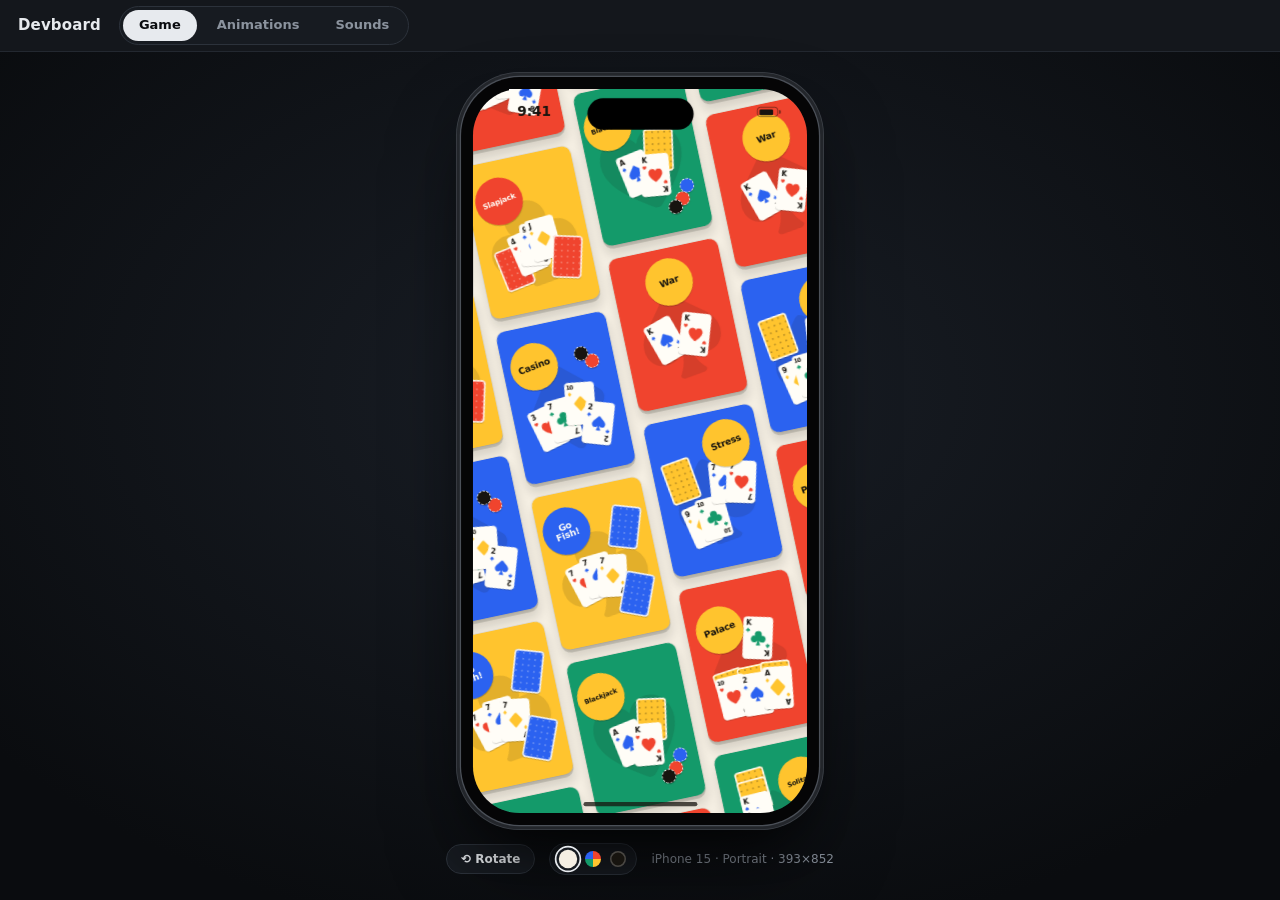
==== commit f7d02370: "Deploy design @ f873bde" ====
--- a/design/index.html
+++ b/design/index.html
@@ -18,6 +18,16 @@
 </head>
 <body class="booting route-lobby">
   <div id="app">
+    <header id="devboard-bar">
+      <div class="db-title">Devboard</div>
+      <nav class="db-tabs" role="tablist" aria-label="Devboard">
+        <button type="button" role="tab" data-tab="game" aria-controls="pane-game">Game</button>
+        <button type="button" role="tab" data-tab="animations" aria-controls="pane-animations">Animations</button>
+        <button type="button" role="tab" data-tab="sounds" aria-controls="pane-sounds">Sounds</button>
+      </nav>
+    </header>
+    <div id="devboard-body">
+    <section id="pane-game" class="db-pane" role="tabpanel" data-tab="game">
     <main id="stage">
       <div id="device-fit">
         <div id="device-scale">
@@ -89,8 +99,26 @@
       </details>
       <div id="panel-body"></div>
     </aside>
+    </section>
+
+    <section id="pane-animations" class="db-pane" role="tabpanel" data-tab="animations">
+      <div class="db-stage">
+        <div class="db-phone-fit">
+          <div class="db-phone">
+            <div class="db-phone-screen">
+              <iframe id="anim-frame" title="Stress, frozen" tabindex="-1"></iframe>
+            </div>
+          </div>
+        </div>
+        <div class="db-phone-label">iPhone 15 · Portrait · 393×852</div>
+      </div>
+    </section>
+
+    <section id="pane-sounds" class="db-pane" role="tabpanel" data-tab="sounds"></section>
+    </div>
   </div>
   <div id="safe-probe"></div>
+  <script type="module" src="src/devboard.js"></script>
   <script type="module" src="src/main.js?v=fourcolor"></script>
 </body>
 </html>
--- a/design/style.css
+++ b/design/style.css
@@ -30,7 +30,87 @@
 button { font: inherit; color: inherit; cursor: pointer; }
 body.booting *, body.booting *::before, body.booting *::after { transition: none !important; }
 
-#app { display: flex; width: 100%; height: 100%; }
+#app { display: flex; flex-direction: column; width: 100%; height: 100%; }
+
+/* --------------------------------------------------------------- devboard */
+
+/* The desktop shell: a bar of tabs on top, one pane per tab under it.
+   devboard.js adds body.devboard on desktop only; a real phone gets just the game. */
+#devboard-bar { display: none; }
+body.devboard #devboard-bar {
+  flex: none;
+  display: flex;
+  align-items: center;
+  gap: 18px;
+  height: 52px;
+  padding: 0 18px;
+  background: var(--panel);
+  border-bottom: 1px solid var(--line);
+}
+.db-title { font-weight: 700; font-size: 15px; letter-spacing: .01em; }
+.db-tabs { display: flex; gap: 4px; padding: 3px; border: 1px solid #2c323b; border-radius: 999px; background: #171b21; }
+.db-tabs button {
+  border: 0;
+  border-radius: 999px;
+  padding: 6px 16px;
+  background: transparent;
+  color: var(--muted);
+  font-weight: 600;
+  transition: background .15s, color .15s;
+}
+.db-tabs button:hover { color: var(--text); }
+.db-tabs button[aria-selected="true"] { background: var(--text); color: var(--bg); }
+
+#devboard-body { flex: 1; min-height: 0; display: flex; }
+.db-pane { flex: 1; min-width: 0; display: flex; }
+.db-pane[hidden] { display: none; }
+body:not(.devboard) .db-pane:not(#pane-game) { display: none; }
+
+/* Animations: a phone frame of its own, scaled to fit by devboard.js, with the
+   effects board (#fx-board) beside it. */
+.db-stage {
+  position: relative;
+  flex: 1;
+  min-width: 0;
+  display: flex;
+  flex-direction: column;
+  align-items: center;
+  justify-content: center;
+  gap: 18px;
+  background: radial-gradient(1200px 800px at 50% 40%, #1a1f27 0%, var(--bg) 70%);
+}
+.db-phone-fit { position: relative; flex: none; }
+.db-phone {
+  --bezel: 14px;
+  --radius: 55px;
+  position: absolute;
+  left: 50%;
+  top: 50%;
+  width: calc(393px + var(--bezel) * 2);
+  height: calc(852px + var(--bezel) * 2);
+  padding: var(--bezel);
+  border-radius: calc(var(--radius) + var(--bezel));
+  background: #050506;
+  transform: translate(-50%, -50%);
+  box-shadow:
+    0 0 0 1.5px #4b5058,
+    0 0 0 5px #23262b,
+    0 0 0 6px #3c4047,
+    0 50px 100px -20px rgba(0, 0, 0, .7),
+    0 30px 60px -30px rgba(0, 0, 0, .8);
+}
+.db-phone-screen {
+  position: relative;
+  width: 393px;
+  height: 852px;
+  border-radius: var(--radius);
+  overflow: hidden;
+  background: #F5EFE3;
+}
+:root[data-theme="ink"] .db-phone-screen { background: #17140F; }
+/* The frozen Stress table: this page again, embedded (?embed=stress). Look, don't touch. */
+#anim-frame { display: block; width: 100%; height: 100%; border: 0; pointer-events: none; }
+.db-phone-label { color: var(--muted); font-size: 12px; }
 
 /* ------------------------------------------------------------ stage/frame */
 
@@ -278,6 +358,44 @@
 .statusbar .battery::after { content: ''; position: absolute; right: -4px; top: 3px; width: 2px; height: 4px; border-radius: 0 1px 1px 0; background: color-mix(in srgb, currentColor 55%, transparent); }
 #device.landscape .statusbar { display: none; }
 
+/* The effects board: a column of buttons to the right of the Animations phone (devboard). */
+#fx-board {
+  position: absolute;
+  right: 10px;
+  top: 50%;
+  transform: translateY(-50%);
+  display: flex;
+  flex-direction: column;
+  gap: 5px;
+  width: 128px;
+  max-height: calc(100% - 24px);
+  padding: 12px 10px;
+  box-sizing: border-box;
+  overflow-y: auto;
+  border: 1px solid #2c323b;
+  border-radius: 16px;
+  background: #12161b;
+  color: #e7eaee;
+  font: 500 12px/1.2 system-ui, sans-serif;
+}
+.fxb-title { margin: 0 2px 2px; font-size: 13px; font-weight: 700; }
+.fxb-group { margin: 8px 2px 2px; color: var(--muted); font-size: 10px; font-weight: 600; letter-spacing: .06em; text-transform: uppercase; }
+.fxb-btn {
+  padding: 7px 9px;
+  border: 1px solid #2c323b;
+  border-radius: 9px;
+  background: #171b21;
+  color: inherit;
+  font: inherit;
+  text-align: left;
+  cursor: pointer;
+  transition: background-color .12s, transform .12s;
+}
+.fxb-btn:hover { background: #1f242c; }
+.fxb-btn:active { transform: scale(.96); background: #262c35; }
+/* It needs room beside the phone, and it has no place on a real phone. */
+body.mode-phone #fx-board { display: none; }
+@media (max-width: 640px) { #fx-board { display: none; } }
 #device-bar { display: flex; align-items: center; gap: 14px; color: var(--muted); font-size: 12px; }
 #device-bar button {
   border: 1px solid #2c323b;
@@ -2168,6 +2286,7 @@
   100% { opacity: 0; transform: translate(0, -190%) scale(1); }
 }
 /* Your turn: a soft glow in the game's color rises from your side of the table. */
+.fx-glow,
 .game-scene.fx-turn::after {
   content: '';
   position: absolute;
@@ -2181,6 +2300,27 @@
   animation: fx-turn .8s ease-out forwards;
 }
 @keyframes fx-turn { 0% { opacity: 0; transform: translateY(40%); } 30% { opacity: 1; transform: none; } 100% { opacity: 0; } }
+/* The same glow as a layer of its own, for anywhere. */
+.fx-glow { z-index: 2636; }
+/* A sheet of color over everything, for flashes and for dimming. */
+.fx-veil { position: absolute; inset: 0; z-index: 2638; pointer-events: none; opacity: 0; }
+/* A sticker slammed onto the middle of the screen: "You win!", a combo, a rank. */
+.fx-stamp {
+  position: absolute;
+  left: 50%;
+  top: 44%;
+  translate: -50% -50%;
+  z-index: 2650;
+  padding: 16px 30px 18px;
+  border-radius: 999px;
+  font: 700 38px/1 var(--font);
+  letter-spacing: -.02em;
+  white-space: nowrap;
+  pointer-events: none;
+  box-shadow: 0 0 0 4px var(--card), 0 7px 0 4px rgba(23, 20, 15, .18);
+}
+.fx-stamp.round { display: grid; place-items: center; width: 136px; height: 136px; box-sizing: border-box; padding: 0; border-radius: 50%; font-size: 84px; letter-spacing: 0; }
+.fx-stamp.round.word { font-size: 40px; }
 /* Whoever's turn it becomes: their name pops. */
 .rm-label.active .rm-name { display: inline-block; animation: fx-up .45s var(--spring); }
 /* A hand's result in Blackjack. */
@@ -2195,7 +2335,9 @@
 
 /* -------------------------------------------------- real phone: fullscreen */
 
-body.mode-phone #app { display: block; }
+body.mode-phone #app,
+body.mode-phone #devboard-body,
+body.mode-phone #pane-game { display: block; }
 body.mode-phone #stage { position: fixed; inset: 0; display: block; background: #000; }
 body.mode-phone #device-fit,
 body.mode-phone #device-scale,
@@ -2225,6 +2367,10 @@
 body.mode-phone .home-indicator,
 body.mode-phone .statusbar,
 body.mode-phone #device-bar { display: none; }
+/* Embedded in the devboard's phone frame: the frame's safe areas, island and status bar. */
+body.embed #screen { --safe-top: 59px; --safe-right: 0px; --safe-bottom: 34px; --safe-left: 0px; }
+body.embed .island, body.embed .home-indicator { display: block; }
+body.embed .statusbar { display: flex; }
 body.mode-phone input[type=range]::-webkit-slider-thumb { width: 24px; height: 24px; margin-top: -10px; }
 body.mode-phone .row { margin: 12px 0; }
 body.mode-phone .io-text { font-size: 16px; } /* < 16px makes iOS zoom on focus */
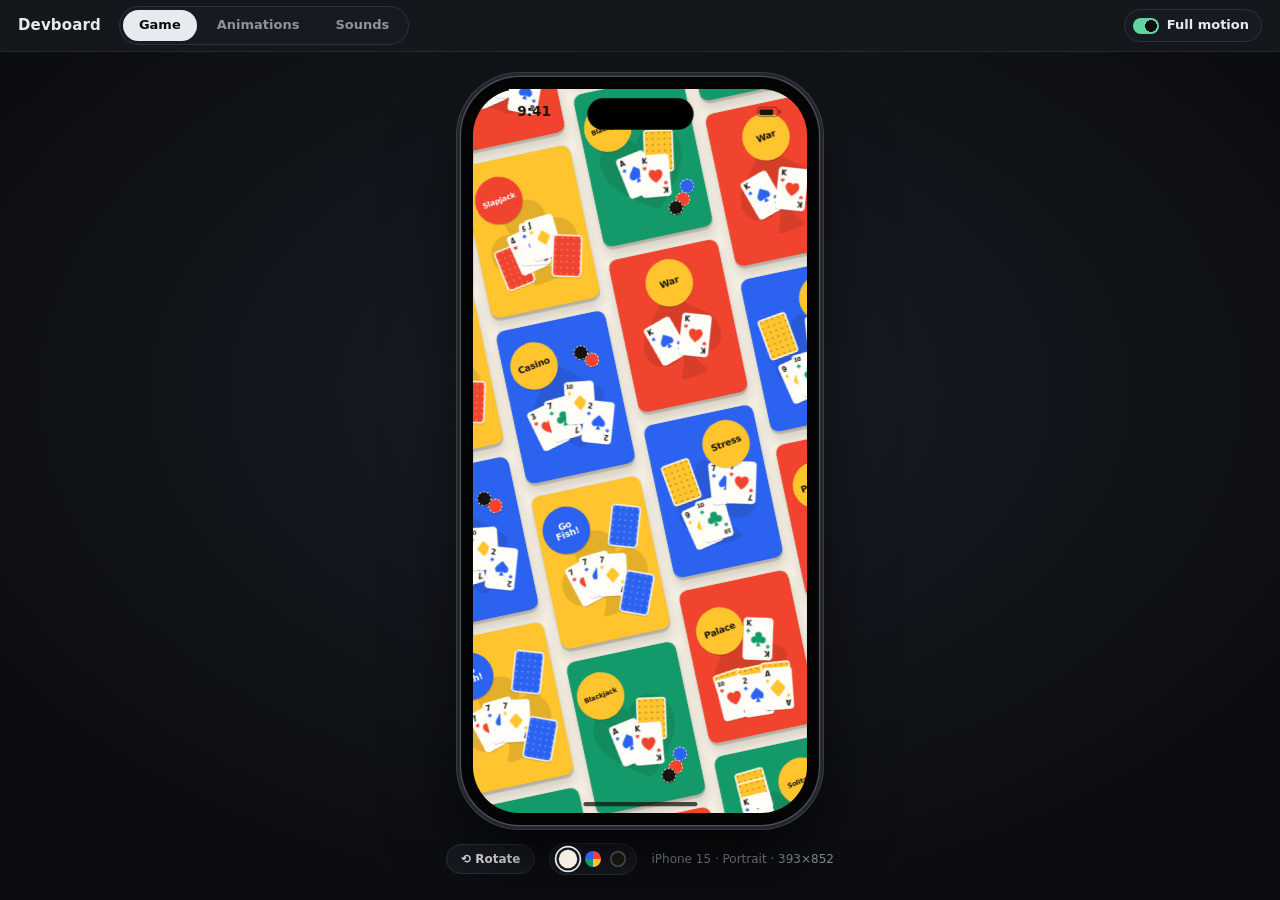
==== commit aca6b0d0: "Deploy design @ 9824fbe" ====
--- a/design/index.html
+++ b/design/index.html
@@ -15,6 +15,7 @@
     try { document.documentElement.dataset.theme = localStorage.getItem('thedeck.theme') || 'paper'; } catch { document.documentElement.dataset.theme = 'paper'; }
   </script>
   <link rel="stylesheet" href="style.css?v=fourcolor">
+  <link rel="stylesheet" href="src/sounds/sounds.css">
 </head>
 <body class="booting route-lobby">
   <div id="app">
@@ -25,6 +26,7 @@
         <button type="button" role="tab" data-tab="animations" aria-controls="pane-animations">Animations</button>
         <button type="button" role="tab" data-tab="sounds" aria-controls="pane-sounds">Sounds</button>
       </nav>
+      <button type="button" id="db-motion" role="switch" aria-checked="true" title="Play every animation, even with Reduce motion on in the system settings">Full motion</button>
     </header>
     <div id="devboard-body">
     <section id="pane-game" class="db-pane" role="tabpanel" data-tab="game">
--- a/design/style.css
+++ b/design/style.css
@@ -60,6 +60,29 @@
 }
 .db-tabs button:hover { color: var(--text); }
 .db-tabs button[aria-selected="true"] { background: var(--text); color: var(--bg); }
+/* Full motion switch, at the far right of the bar. */
+#db-motion {
+  margin-left: auto;
+  display: flex;
+  align-items: center;
+  gap: 8px;
+  padding: 6px 12px 6px 8px;
+  border: 1px solid #2c323b;
+  border-radius: 999px;
+  background: #171b21;
+  color: var(--muted);
+  font-weight: 600;
+}
+#db-motion::before {
+  content: '';
+  width: 26px;
+  height: 16px;
+  border-radius: 999px;
+  background: #2c323b radial-gradient(circle 6px at 8px 50%, var(--muted) 98%, transparent) no-repeat;
+  transition: background .15s;
+}
+#db-motion[aria-checked="true"] { color: var(--text); }
+#db-motion[aria-checked="true"]::before { background: var(--accent) radial-gradient(circle 6px at 18px 50%, #0a0c0f 98%, transparent) no-repeat; }
 
 #devboard-body { flex: 1; min-height: 0; display: flex; }
 .db-pane { flex: 1; min-width: 0; display: flex; }
@@ -296,8 +319,11 @@
   --hi-edge: color-mix(in srgb, var(--hi) 72%, var(--ink-c));
   --scrim: color-mix(in srgb, var(--ink-c) 42%, transparent);
 }
+/* Cut short under the system's "Reduce motion", unless the devboard's "Full motion" is on (motion.js). */
 @media (prefers-reduced-motion: reduce) {
-  #screen *, #screen *::before, #screen *::after { animation-duration: .01s !important; animation-iteration-count: 1 !important; }
+  :root:not([data-motion="full"]) #screen *,
+  :root:not([data-motion="full"]) #screen *::before,
+  :root:not([data-motion="full"]) #screen *::after { animation-duration: .01s !important; animation-iteration-count: 1 !important; }
 }
 
 .island {
--- a/design/src/sounds/sounds.css
+++ b/design/src/sounds/sounds.css
@@ -0,0 +1,202 @@
+/* The devboard's Sounds tab: the DL-1 synth and the sound bank. */
+
+#pane-sounds.snd:not([hidden]) { overflow-y: auto; display: block; background: radial-gradient(1200px 800px at 50% 20%, #1a1f27 0%, var(--bg) 70%); }
+.snd-wrap { max-width: 1360px; margin: 0 auto; padding: 28px 24px 60px; display: grid; gap: 28px; }
+
+/* ------------------------------------------------------------ the synth body */
+.snd-synth {
+  --red: #F0442E;
+  --yellow: #FFC42E;
+  --green: #149A6A;
+  --blue: #2B62F0;
+  position: relative;
+  border-radius: 14px;
+  background: linear-gradient(#2a2e35, #202328);
+  box-shadow: 0 0 0 1px #3a3f48, inset 0 1px 0 rgba(255, 255, 255, .06), 0 30px 60px -20px rgba(0, 0, 0, .7);
+  overflow: hidden;
+  user-select: none;
+  -webkit-user-select: none;
+}
+/* The four-color stripe along the top edge. */
+.snd-synth::before {
+  content: '';
+  display: block;
+  height: 6px;
+  background: linear-gradient(90deg, var(--red) 0 25%, var(--yellow) 0 50%, var(--green) 0 75%, var(--blue) 0);
+}
+.snd-top { display: flex; align-items: center; gap: 18px; padding: 14px 18px 10px; }
+.snd-brand { display: flex; align-items: baseline; gap: 10px; flex: none; }
+.snd-model { font: 700 26px/1 var(--font); letter-spacing: -.02em; color: #f3efe6; }
+.snd-kind { font-size: 10px; letter-spacing: .18em; text-transform: uppercase; color: var(--muted); }
+.snd-scope { flex: 1; min-width: 120px; height: 52px; border-radius: 8px; background: #0d1013; box-shadow: inset 0 0 0 1px #000, inset 0 2px 6px rgba(0, 0, 0, .6); }
+.snd-tools { display: flex; align-items: center; gap: 8px; flex: none; }
+.snd-status { max-width: 200px; overflow: hidden; text-overflow: ellipsis; white-space: nowrap; color: var(--muted); font-size: 12px; margin-right: 4px; }
+.snd-tool {
+  border: 1px solid #3a3f48;
+  background: #171b21;
+  color: var(--text);
+  border-radius: 999px;
+  padding: 5px 12px;
+  font-weight: 600;
+  font-size: 12px;
+}
+.snd-tool:hover { background: #1f242c; }
+.snd-tool:active { transform: scale(.95); }
+.snd-volume { display: flex; align-items: center; gap: 8px; color: var(--muted); font-size: 12px; margin-left: 6px; }
+.snd-volume input { width: 90px; accent-color: var(--accent); }
+
+/* ------------------------------------------------------------ front panel */
+.snd-panel { display: flex; justify-content: space-between; gap: 2px; padding: 4px 12px 14px; overflow-x: auto; }
+.snd-sec { flex: none; padding: 0 8px; border-left: 1px solid rgba(255, 255, 255, .06); }
+.snd-sec:first-child { border-left: 0; }
+.snd-sec-title {
+  margin: 0 0 10px;
+  padding-bottom: 5px;
+  border-bottom: 2px solid var(--sec);
+  color: #f3efe6;
+  font: 700 11px/1 var(--font);
+  letter-spacing: .14em;
+  text-transform: uppercase;
+}
+.c-red { --sec: var(--red); }
+.c-yellow { --sec: var(--yellow); }
+.c-green { --sec: var(--green); }
+.c-blue { --sec: var(--blue); }
+.snd-row { display: flex; gap: 4px; align-items: stretch; }
+.snd-label { color: var(--muted); font-size: 10px; font-weight: 600; letter-spacing: .06em; text-transform: uppercase; text-align: center; white-space: nowrap; }
+.snd-val { color: #f3efe6; font: 600 10px/1 ui-monospace, SFMono-Regular, Menlo, monospace; text-align: center; min-height: 10px; }
+
+/* Vertical sliders: a slot with a square cap in the section's color. */
+.snd-slider { display: flex; flex-direction: column; align-items: center; gap: 6px; width: 34px; cursor: ns-resize; }
+.snd-slider input {
+  writing-mode: vertical-lr;
+  direction: rtl;
+  -webkit-appearance: none;
+  appearance: none;
+  width: 22px;
+  height: 120px;
+  margin: 0;
+  background: transparent;
+  cursor: ns-resize;
+}
+.snd-slider input::-webkit-slider-runnable-track { width: 4px; border-radius: 2px; background: #0d1013; box-shadow: 0 0 0 1px #000; }
+.snd-slider input::-moz-range-track { width: 4px; border-radius: 2px; background: #0d1013; }
+.snd-slider input::-webkit-slider-thumb {
+  -webkit-appearance: none;
+  width: 22px;
+  height: 12px;
+  margin-left: -9px;
+  border-radius: 3px;
+  background: linear-gradient(var(--sec) 0 40%, #111 40% 60%, var(--sec) 60%);
+  box-shadow: 0 2px 3px rgba(0, 0, 0, .6), inset 0 1px 0 rgba(255, 255, 255, .3);
+}
+.snd-slider input::-moz-range-thumb { width: 22px; height: 12px; border: 0; border-radius: 3px; background: var(--sec); }
+.snd-slider input:focus-visible { outline: 1px dashed var(--sec); outline-offset: 2px; }
+
+/* Selector switches: a stack of small buttons, the chosen one lit. */
+.snd-choice { display: flex; flex-direction: column; gap: 4px; min-width: 52px; }
+.snd-choice .snd-label { margin-bottom: 2px; }
+.snd-choice button {
+  border: 1px solid #3a3f48;
+  border-radius: 6px;
+  padding: 4px 6px;
+  background: #171b21;
+  color: var(--muted);
+  font-size: 11px;
+  font-weight: 600;
+}
+.snd-choice button:hover { color: var(--text); }
+.snd-choice button[aria-pressed="true"] { background: var(--sec); border-color: var(--sec); color: #0a0c0f; }
+
+/* ------------------------------------------------------------ keyboard */
+.snd-kbwrap { padding: 10px 18px 18px; background: #16191d; border-top: 1px solid #000; }
+.snd-kbinfo { display: flex; align-items: center; gap: 8px; margin-bottom: 8px; }
+.snd-oct { min-width: 46px; text-align: center; color: var(--text); font-size: 12px; font-weight: 600; }
+.snd-hint { color: var(--muted); font-size: 12px; margin-left: 8px; }
+.snd-kb {
+  --kw: calc(100% / var(--whites));
+  --bw: calc(var(--kw) * .62);
+  position: relative;
+  display: flex;
+  height: 120px;
+  touch-action: none;
+  cursor: pointer;
+}
+.snd-key.white {
+  flex: 1;
+  margin-right: 2px;
+  border-radius: 0 0 5px 5px;
+  background: linear-gradient(#f7f3ea, #e8e2d4);
+  box-shadow: inset 0 -5px 0 #cfc7b6;
+}
+.snd-key.white.down { background: #e2dccd; box-shadow: inset 0 -2px 0 #cfc7b6; }
+.snd-key.black {
+  position: absolute;
+  top: 0;
+  z-index: 1;
+  width: var(--bw);
+  height: 62%;
+  border-radius: 0 0 4px 4px;
+  background: linear-gradient(#2a2d33, #0f1114);
+  box-shadow: inset 0 -4px 0 #000, 0 2px 3px rgba(0, 0, 0, .5);
+}
+.snd-key.black.down { background: #0b0c0e; box-shadow: inset 0 -1px 0 #000; }
+.snd-key.down { outline: 2px solid var(--accent); outline-offset: -2px; }
+
+/* ------------------------------------------------------------ sound bank */
+.snd-bank { display: grid; gap: 22px; }
+.snd-group-head { display: flex; align-items: baseline; gap: 12px; margin-bottom: 10px; }
+.snd-group-head h2 { margin: 0; font-size: 16px; font-weight: 700; }
+.snd-group-head span { color: var(--muted); font-size: 12px; }
+.snd-grid { display: grid; grid-template-columns: repeat(auto-fill, minmax(170px, 1fr)); gap: 8px; }
+.snd-tile {
+  position: relative;
+  display: flex;
+  border: 1px solid #2c323b;
+  border-radius: 12px;
+  background: #171b21;
+  overflow: hidden;
+  transition: border-color .15s;
+}
+.snd-tile:hover { border-color: #3d444f; }
+.snd-tile.editing { border-color: var(--accent); }
+/* A bar runs along the bottom while the sound plays. */
+.snd-tile::after {
+  content: '';
+  position: absolute;
+  left: 0;
+  bottom: 0;
+  height: 2px;
+  width: 0;
+  background: var(--accent);
+}
+.snd-tile.playing::after { animation: snd-progress var(--dur, .4s) linear forwards; }
+@keyframes snd-progress { from { width: 0; opacity: 1; } 95% { opacity: 1; } to { width: 100%; opacity: 0; } }
+.snd-play {
+  flex: 1;
+  min-width: 0;
+  display: flex;
+  flex-direction: column;
+  align-items: flex-start;
+  gap: 2px;
+  padding: 10px 12px;
+  border: 0;
+  background: transparent;
+  color: var(--text);
+  text-align: left;
+}
+.snd-play:hover { background: #1c2128; }
+.snd-play:active { background: #232932; }
+.snd-tile-name { font-weight: 700; font-size: 13px; }
+.snd-tile-hint { color: var(--muted); font-size: 11px; line-height: 1.3; }
+.snd-edit {
+  flex: none;
+  padding: 0 10px;
+  border: 0;
+  border-left: 1px solid #2c323b;
+  background: transparent;
+  color: var(--muted);
+  font-size: 11px;
+  font-weight: 600;
+}
+.snd-edit:hover { color: var(--accent); background: #1c2128; }
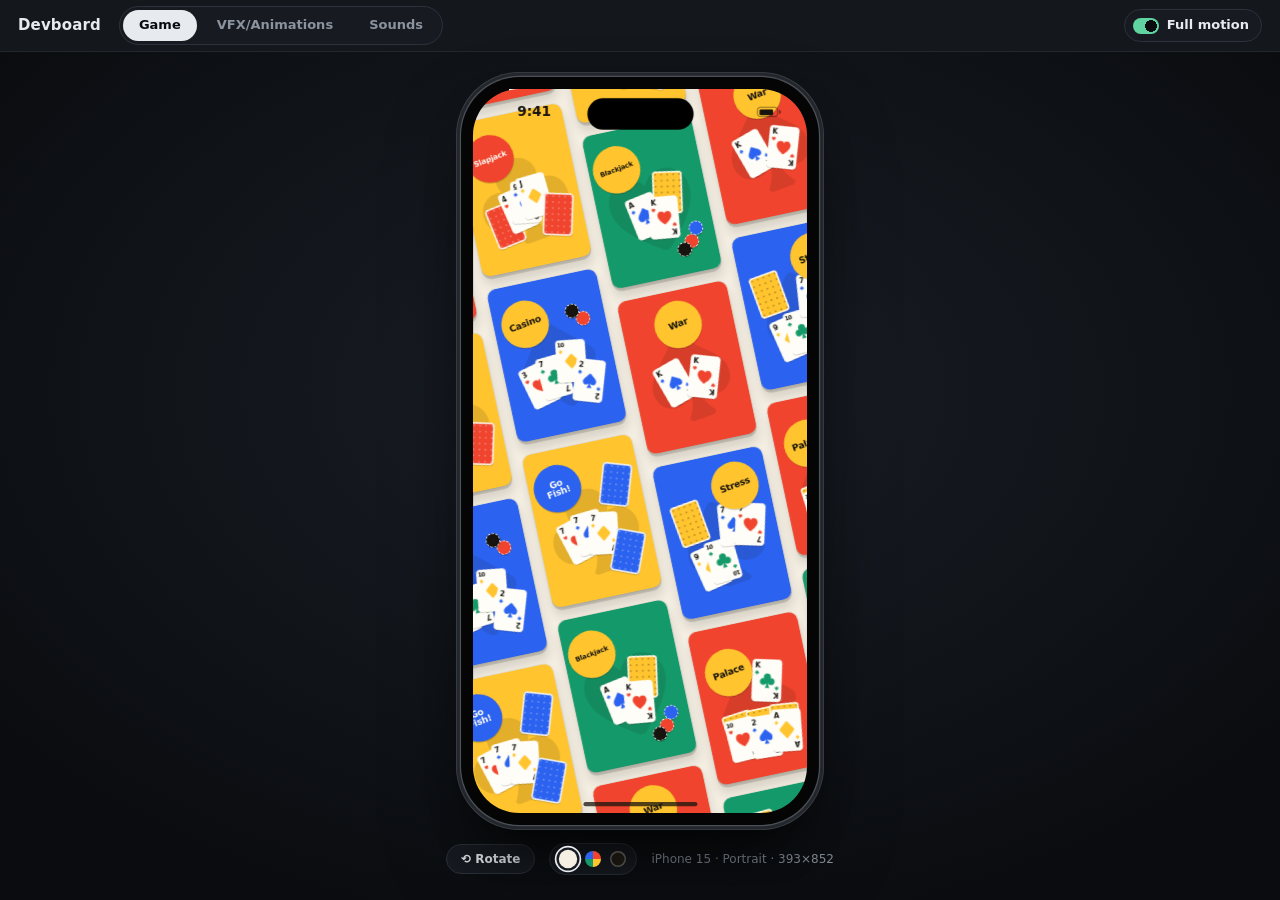
==== commit 22361dda: "Deploy design @ 157afe1" ====
--- a/design/index.html
+++ b/design/index.html
@@ -23,7 +23,7 @@
       <div class="db-title">Devboard</div>
       <nav class="db-tabs" role="tablist" aria-label="Devboard">
         <button type="button" role="tab" data-tab="game" aria-controls="pane-game">Game</button>
-        <button type="button" role="tab" data-tab="animations" aria-controls="pane-animations">Animations</button>
+        <button type="button" role="tab" data-tab="animations" aria-controls="pane-animations">VFX/Animations</button>
         <button type="button" role="tab" data-tab="sounds" aria-controls="pane-sounds">Sounds</button>
       </nav>
       <button type="button" id="db-motion" role="switch" aria-checked="true" title="Play every animation, even with Reduce motion on in the system settings">Full motion</button>
--- a/design/style.css
+++ b/design/style.css
@@ -384,7 +384,11 @@
 .statusbar .battery::after { content: ''; position: absolute; right: -4px; top: 3px; width: 2px; height: 4px; border-radius: 0 1px 1px 0; background: color-mix(in srgb, currentColor 55%, transparent); }
 #device.landscape .statusbar { display: none; }
 
-/* The effects board: a column of buttons to the right of the Animations phone (devboard). */
+/* The VFX/Animations board: a column to the right of that tab's phone (devboard).
+   It lists the effects; opening one turns it into an editor, which is wider, so
+   the phone moves over to make room. */
+.db-stage { transition: padding .3s var(--ease); }
+body.fx-editing .db-stage { padding-right: 262px; }
 #fx-board {
   position: absolute;
   right: 10px;
@@ -393,7 +397,7 @@
   display: flex;
   flex-direction: column;
   gap: 5px;
-  width: 128px;
+  width: 160px;
   max-height: calc(100% - 24px);
   padding: 12px 10px;
   box-sizing: border-box;
@@ -403,10 +407,14 @@
   background: #12161b;
   color: #e7eaee;
   font: 500 12px/1.2 system-ui, sans-serif;
-}
+  transition: width .3s var(--ease);
+}
+#fx-board.editing { width: 256px; }
 .fxb-title { margin: 0 2px 2px; font-size: 13px; font-weight: 700; }
 .fxb-group { margin: 8px 2px 2px; color: var(--muted); font-size: 10px; font-weight: 600; letter-spacing: .06em; text-transform: uppercase; }
-.fxb-btn {
+.fxb-row { display: flex; gap: 4px; }
+.fxb-row .fxb-btn { flex: 1; min-width: 0; overflow: hidden; text-overflow: ellipsis; white-space: nowrap; }
+.fxb-btn, .fxb-play, .fxb-mini {
   padding: 7px 9px;
   border: 1px solid #2c323b;
   border-radius: 9px;
@@ -417,8 +425,38 @@
   cursor: pointer;
   transition: background-color .12s, transform .12s;
 }
-.fxb-btn:hover { background: #1f242c; }
-.fxb-btn:active { transform: scale(.96); background: #262c35; }
+.fxb-play, .fxb-mini { flex: none; width: 28px; padding: 7px 0; text-align: center; color: var(--muted); }
+:is(.fxb-btn, .fxb-play, .fxb-mini):hover { background: #1f242c; color: #e7eaee; }
+:is(.fxb-btn, .fxb-play, .fxb-mini):active { transform: scale(.96); background: #262c35; }
+.fxb-new { margin-top: 6px; border-style: dashed; color: var(--muted); text-align: center; }
+.fxb-wide { text-align: center; }
+.fxb-note { margin: 6px 2px 0; color: var(--muted); font-size: 11px; line-height: 1.35; }
+/* The editor. */
+.fxb-edit-head { display: flex; align-items: center; gap: 8px; }
+.fxb-edit-head .fxb-title { margin: 0; }
+#fx-board :is(input[type="text"], select) {
+  min-width: 0;
+  padding: 6px 8px;
+  border: 1px solid #2c323b;
+  border-radius: 8px;
+  background: #0d1014;
+  color: inherit;
+  font: inherit;
+}
+#fx-board .fxb-name { font-size: 14px; font-weight: 600; }
+.fxb-layer { display: flex; flex-direction: column; gap: 7px; padding: 8px; border: 1px solid #2c323b; border-radius: 11px; background: #171b21; }
+.fxb-layer-head { display: flex; gap: 4px; }
+.fxb-layer-head .fxb-type { flex: 1; font-weight: 600; }
+.fxb-layer .fxb-mini { background: #12161b; }
+.fxb-field { display: grid; grid-template-columns: 1fr auto; align-items: center; gap: 3px 8px; color: var(--muted); font-size: 11px; }
+.fxb-field-value { color: #e7eaee; font-variant-numeric: tabular-nums; }
+.fxb-field input[type="range"] { grid-column: 1 / -1; width: 100%; margin: 0; accent-color: #e7eaee; }
+.fxb-field :is(input[type="text"], select) { width: 124px; }
+.fxb-field input[type="checkbox"] { margin: 0; accent-color: #e7eaee; }
+.fxb-actions { display: flex; gap: 5px; margin-top: 4px; }
+.fxb-actions .fxb-btn { flex: 1; text-align: center; }
+#fx-board .fxb-save { background: #e7eaee; border-color: #e7eaee; color: #12161b; font-weight: 700; }
+#fx-board .fxb-danger { color: #ff8b7b; }
 /* It needs room beside the phone, and it has no place on a real phone. */
 body.mode-phone #fx-board { display: none; }
 @media (max-width: 640px) { #fx-board { display: none; } }
@@ -2312,8 +2350,7 @@
   100% { opacity: 0; transform: translate(0, -190%) scale(1); }
 }
 /* Your turn: a soft glow in the game's color rises from your side of the table. */
-.fx-glow,
-.game-scene.fx-turn::after {
+.fx-glow {
   content: '';
   position: absolute;
   left: 0;
@@ -2343,7 +2380,7 @@
   letter-spacing: -.02em;
   white-space: nowrap;
   pointer-events: none;
-  box-shadow: 0 0 0 4px var(--card), 0 7px 0 4px rgba(23, 20, 15, .18);
+  box-shadow: 0 7px 0 rgba(23, 20, 15, .18);
 }
 .fx-stamp.round { display: grid; place-items: center; width: 136px; height: 136px; box-sizing: border-box; padding: 0; border-radius: 50%; font-size: 84px; letter-spacing: 0; }
 .fx-stamp.round.word { font-size: 40px; }
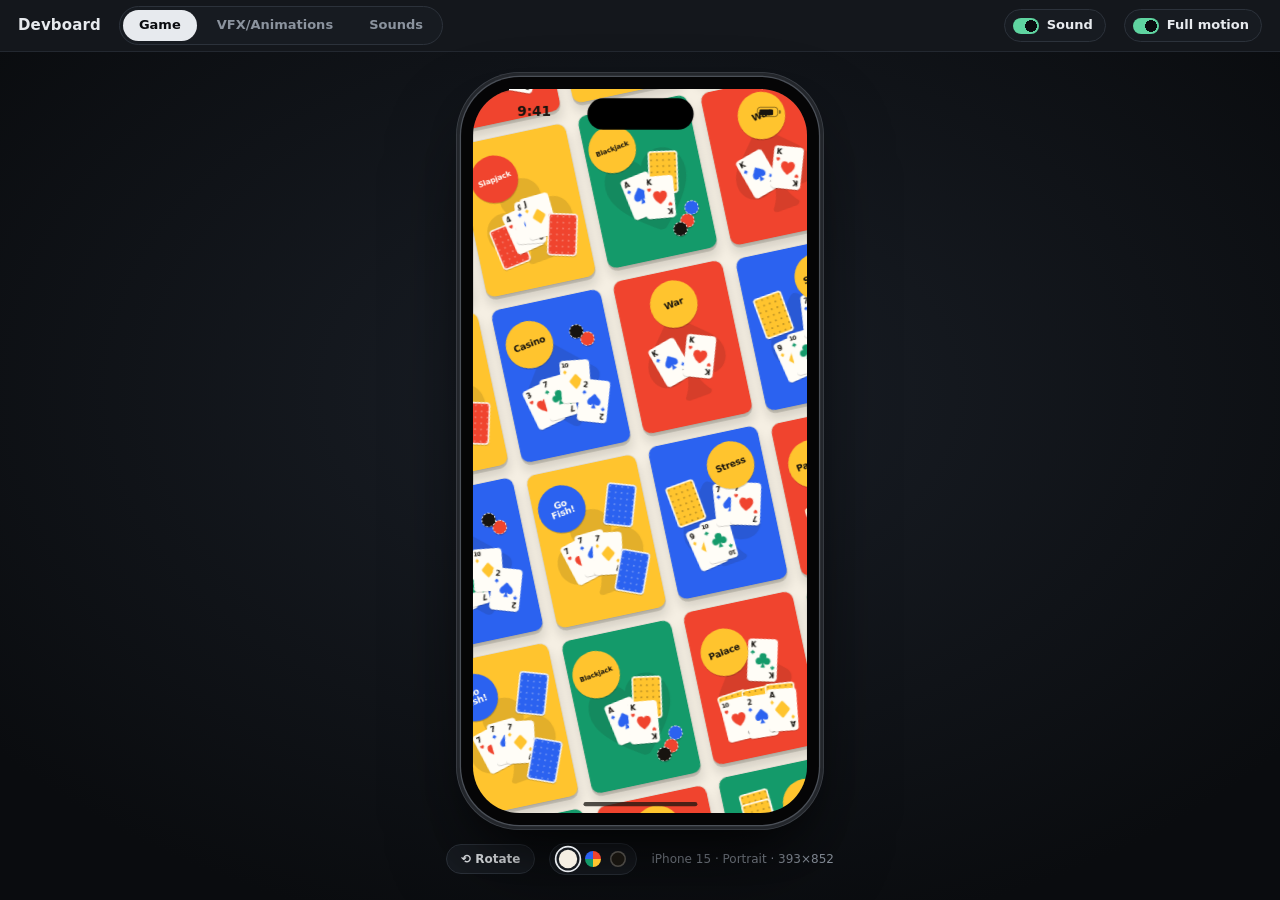
==== commit 7b2b4107: "Deploy design @ cb0b9ef" ====
--- a/design/index.html
+++ b/design/index.html
@@ -26,7 +26,8 @@
         <button type="button" role="tab" data-tab="animations" aria-controls="pane-animations">VFX/Animations</button>
         <button type="button" role="tab" data-tab="sounds" aria-controls="pane-sounds">Sounds</button>
       </nav>
-      <button type="button" id="db-motion" role="switch" aria-checked="true" title="Play every animation, even with Reduce motion on in the system settings">Full motion</button>
+      <button type="button" id="db-sound" class="db-switch" role="switch" aria-checked="true" title="Sound effects in the game and on the Animations tab">Sound</button>
+      <button type="button" id="db-motion" class="db-switch" role="switch" aria-checked="true" title="Play every animation, even with Reduce motion on in the system settings">Full motion</button>
     </header>
     <div id="devboard-body">
     <section id="pane-game" class="db-pane" role="tabpanel" data-tab="game">
--- a/design/style.css
+++ b/design/style.css
@@ -61,8 +61,8 @@
 .db-tabs button:hover { color: var(--text); }
 .db-tabs button[aria-selected="true"] { background: var(--text); color: var(--bg); }
 /* Full motion switch, at the far right of the bar. */
-#db-motion {
-  margin-left: auto;
+#db-sound { margin-left: auto; }
+.db-switch {
   display: flex;
   align-items: center;
   gap: 8px;
@@ -73,7 +73,7 @@
   color: var(--muted);
   font-weight: 600;
 }
-#db-motion::before {
+.db-switch::before {
   content: '';
   width: 26px;
   height: 16px;
@@ -81,8 +81,8 @@
   background: #2c323b radial-gradient(circle 6px at 8px 50%, var(--muted) 98%, transparent) no-repeat;
   transition: background .15s;
 }
-#db-motion[aria-checked="true"] { color: var(--text); }
-#db-motion[aria-checked="true"]::before { background: var(--accent) radial-gradient(circle 6px at 18px 50%, #0a0c0f 98%, transparent) no-repeat; }
+.db-switch[aria-checked="true"] { color: var(--text); }
+.db-switch[aria-checked="true"]::before { background: var(--accent) radial-gradient(circle 6px at 18px 50%, #0a0c0f 98%, transparent) no-repeat; }
 
 #devboard-body { flex: 1; min-height: 0; display: flex; }
 .db-pane { flex: 1; min-width: 0; display: flex; }
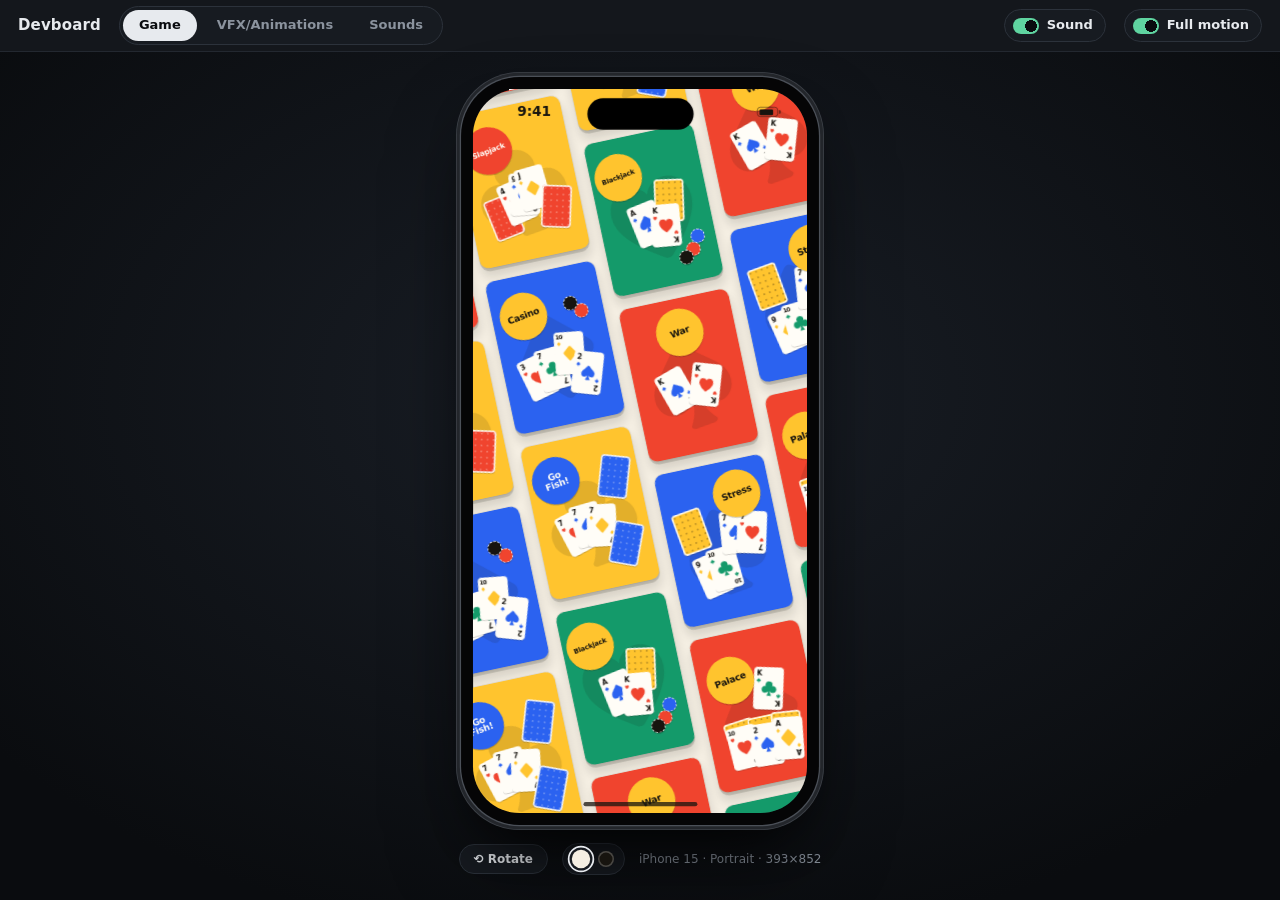
==== commit 7920726e: "Deploy design @ 3c453de" ====
--- a/design/index.html
+++ b/design/index.html
@@ -11,8 +11,8 @@
   <link rel="icon" href="data:,">
   <title>The Deck Lab</title>
   <script>
-    // Backdrop (paper / color / ink) before first paint; src/theme.js owns it after that.
-    try { document.documentElement.dataset.theme = localStorage.getItem('thedeck.theme') || 'paper'; } catch { document.documentElement.dataset.theme = 'paper'; }
+    // Backdrop (paper / ink) before first paint; src/theme.js owns it after that.
+    try { document.documentElement.dataset.theme = localStorage.getItem('thedeck.theme') === 'ink' ? 'ink' : 'paper'; } catch { document.documentElement.dataset.theme = 'paper'; }
   </script>
   <link rel="stylesheet" href="style.css?v=fourcolor">
   <link rel="stylesheet" href="src/sounds/sounds.css">
--- a/design/style.css
+++ b/design/style.css
@@ -262,21 +262,6 @@
   --shade-lift: color-mix(in srgb, var(--ink-c) 20%, var(--paper));
 }
 :root[data-theme="paper"] #screen[data-c="yellow"] { --mark: var(--ink-c); }
-:root[data-theme="color"] #screen {
-  --base: var(--c);
-  --fg: var(--on-c);
-  --hi: var(--p);
-  --hi-fg: var(--on-p);
-  --mark: var(--on-c);
-  --back: var(--ink-c);
-  --back-fg: var(--paper);
-  --you: var(--on-c);
-  --them: var(--on-c);
-  --dim: var(--card);
-  --dim-by: .62;
-  --shade: color-mix(in srgb, var(--ink-c) 22%, var(--c));
-  --shade-lift: color-mix(in srgb, var(--ink-c) 26%, var(--c));
-}
 /* The hand feel lab keeps its dark table whatever the backdrop is. */
 :root[data-theme="ink"] #screen,
 :root body.route-lab #screen {
@@ -470,13 +455,12 @@
   color: var(--text);
 }
 #device-bar button:hover { background: #1f242c; }
-/* Backdrop switch (paper / color / ink), next to Rotate under the frame. */
+/* Backdrop switch (paper / ink), next to Rotate under the frame. */
 .theme-switch { display: flex; align-items: center; gap: 9px; padding: 7px 10px; border: 1px solid #2c323b; border-radius: 999px; background: #171b21; }
 body.route-lab .theme-switch { display: none; } /* the lab keeps its own dark table */
 #device-bar .theme-swatch { position: relative; width: 16px; height: 16px; padding: 0; border: 0; border-radius: 50%; box-shadow: inset 0 0 0 1.5px rgba(255, 255, 255, .22); transition: transform .35s cubic-bezier(.3, 1.5, .5, 1), box-shadow .2s; }
 #device-bar .theme-swatch::before { content: ''; position: absolute; inset: -8px -5px; }
 #device-bar .theme-swatch-paper { background: #F5EFE3; }
-#device-bar .theme-swatch-color { background: conic-gradient(#F0442E 0 25%, #FFC42E 0 50%, #149A6A 0 75%, #2B62F0 0); box-shadow: none; }
 #device-bar .theme-swatch-ink { background: #17140F; }
 #device-bar .theme-swatch[aria-checked="true"] { transform: scale(1.15); box-shadow: 0 0 0 2px #171b21, 0 0 0 3.5px #e7eaee; }
 #device-bar .theme-swatch:active { transform: scale(.82); }
@@ -1002,9 +986,6 @@
 @keyframes gs-wheel { to { transform: rotate(360deg); } }
 /* Every suit takes the active game's color, and changes with it. */
 .gs-wheel path { fill: var(--c); transition: fill .45s var(--ease); }
-/* On the color backdrop the screen already is that color, so the suits take the text color there. */
-:root[data-theme="color"] .gs-wheel path { fill: var(--fg); }
-:root[data-theme="color"] .gs-wheel svg { opacity: .08; }
 /* On ink the game color sinks into the dark, so the wheel gets more of it. */
 :root[data-theme="ink"] .gs-wheel svg { opacity: .24; }
 .gs::before { content: ''; flex: 1 1 0; }
@@ -1368,14 +1349,6 @@
     0 0 0 1px rgba(23, 20, 15, .06),
     0 calc(var(--w) * .028) 0 rgba(23, 20, 15, .16),
     0 calc(var(--w) * .08) calc(var(--w) * .1) rgba(23, 20, 15, .14);
-}
-/* On the color backdrop the selected box has the table's own color, so a
-   deeper shadow does the job the paper border used to do. */
-:root[data-theme="color"] .gs-item .cv {
-  box-shadow:
-    0 0 0 1px rgba(23, 20, 15, .1),
-    0 calc(var(--w) * .028) 0 rgba(23, 20, 15, .24),
-    0 calc(var(--w) * .1) calc(var(--w) * .16) rgba(23, 20, 15, .3);
 }
 .cv-suit { position: absolute; left: 50%; top: 56%; width: 92%; transform: translate(-50%, -50%) rotate(-8deg); color: color-mix(in srgb, var(--c) 88%, var(--ink-c)); }
 .cv-suit .suit-mark { width: 100%; color: inherit; }
--- a/design/src/sounds/sounds.css
+++ b/design/src/sounds/sounds.css
@@ -26,7 +26,9 @@
 }
 .snd-top { display: flex; align-items: center; gap: 18px; padding: 14px 18px 10px; }
 .snd-brand { display: flex; align-items: baseline; gap: 10px; flex: none; }
-.snd-model { font: 700 26px/1 var(--font); letter-spacing: -.02em; color: #f3efe6; }
+.snd-model { padding: 0; border: 0; background: none; cursor: pointer; font: 700 26px/1 var(--font); letter-spacing: -.02em; color: #f3efe6; opacity: .28; transition: opacity .15s; }
+.snd-model:hover { opacity: .6; }
+.snd-model[aria-pressed="true"] { opacity: 1; cursor: default; }
 .snd-kind { font-size: 10px; letter-spacing: .18em; text-transform: uppercase; color: var(--muted); }
 .snd-scope { flex: 1; min-width: 120px; height: 52px; border-radius: 8px; background: #0d1013; box-shadow: inset 0 0 0 1px #000, inset 0 2px 6px rgba(0, 0, 0, .6); }
 .snd-tools { display: flex; align-items: center; gap: 8px; flex: none; }
